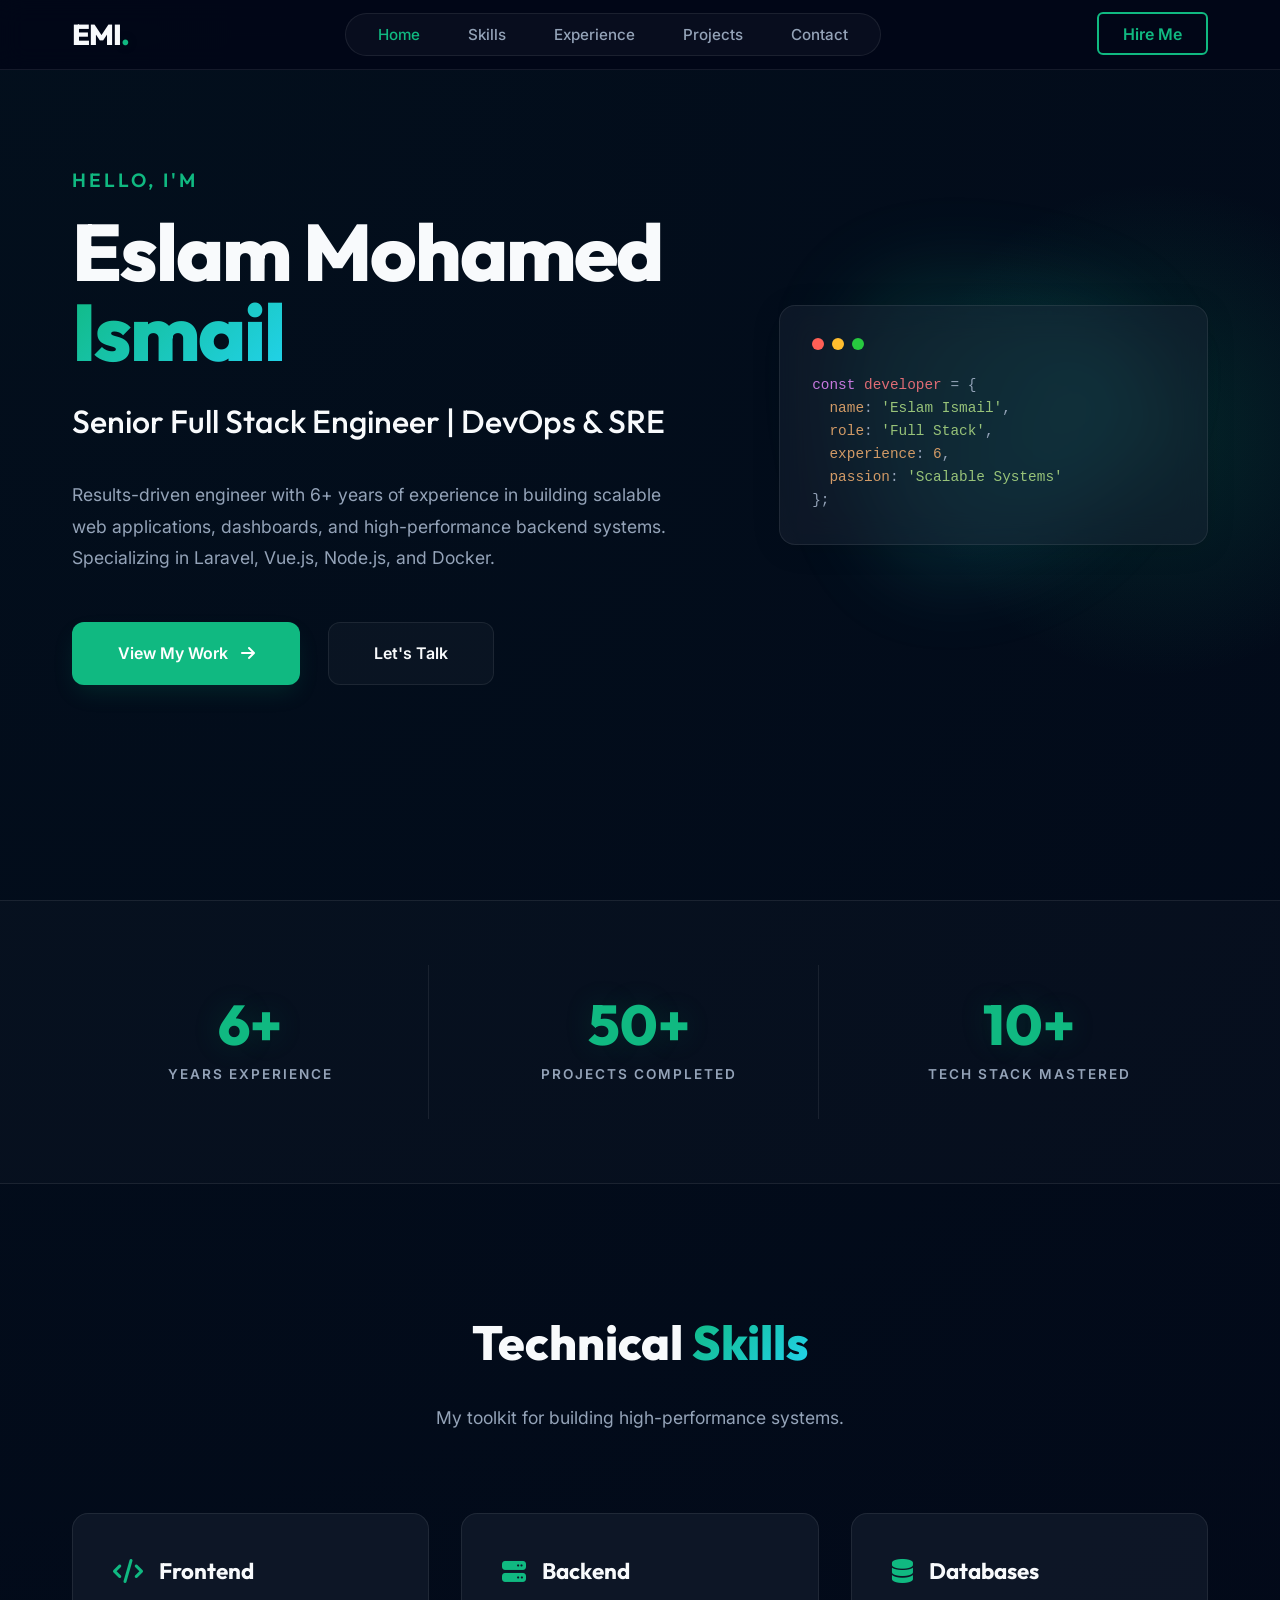
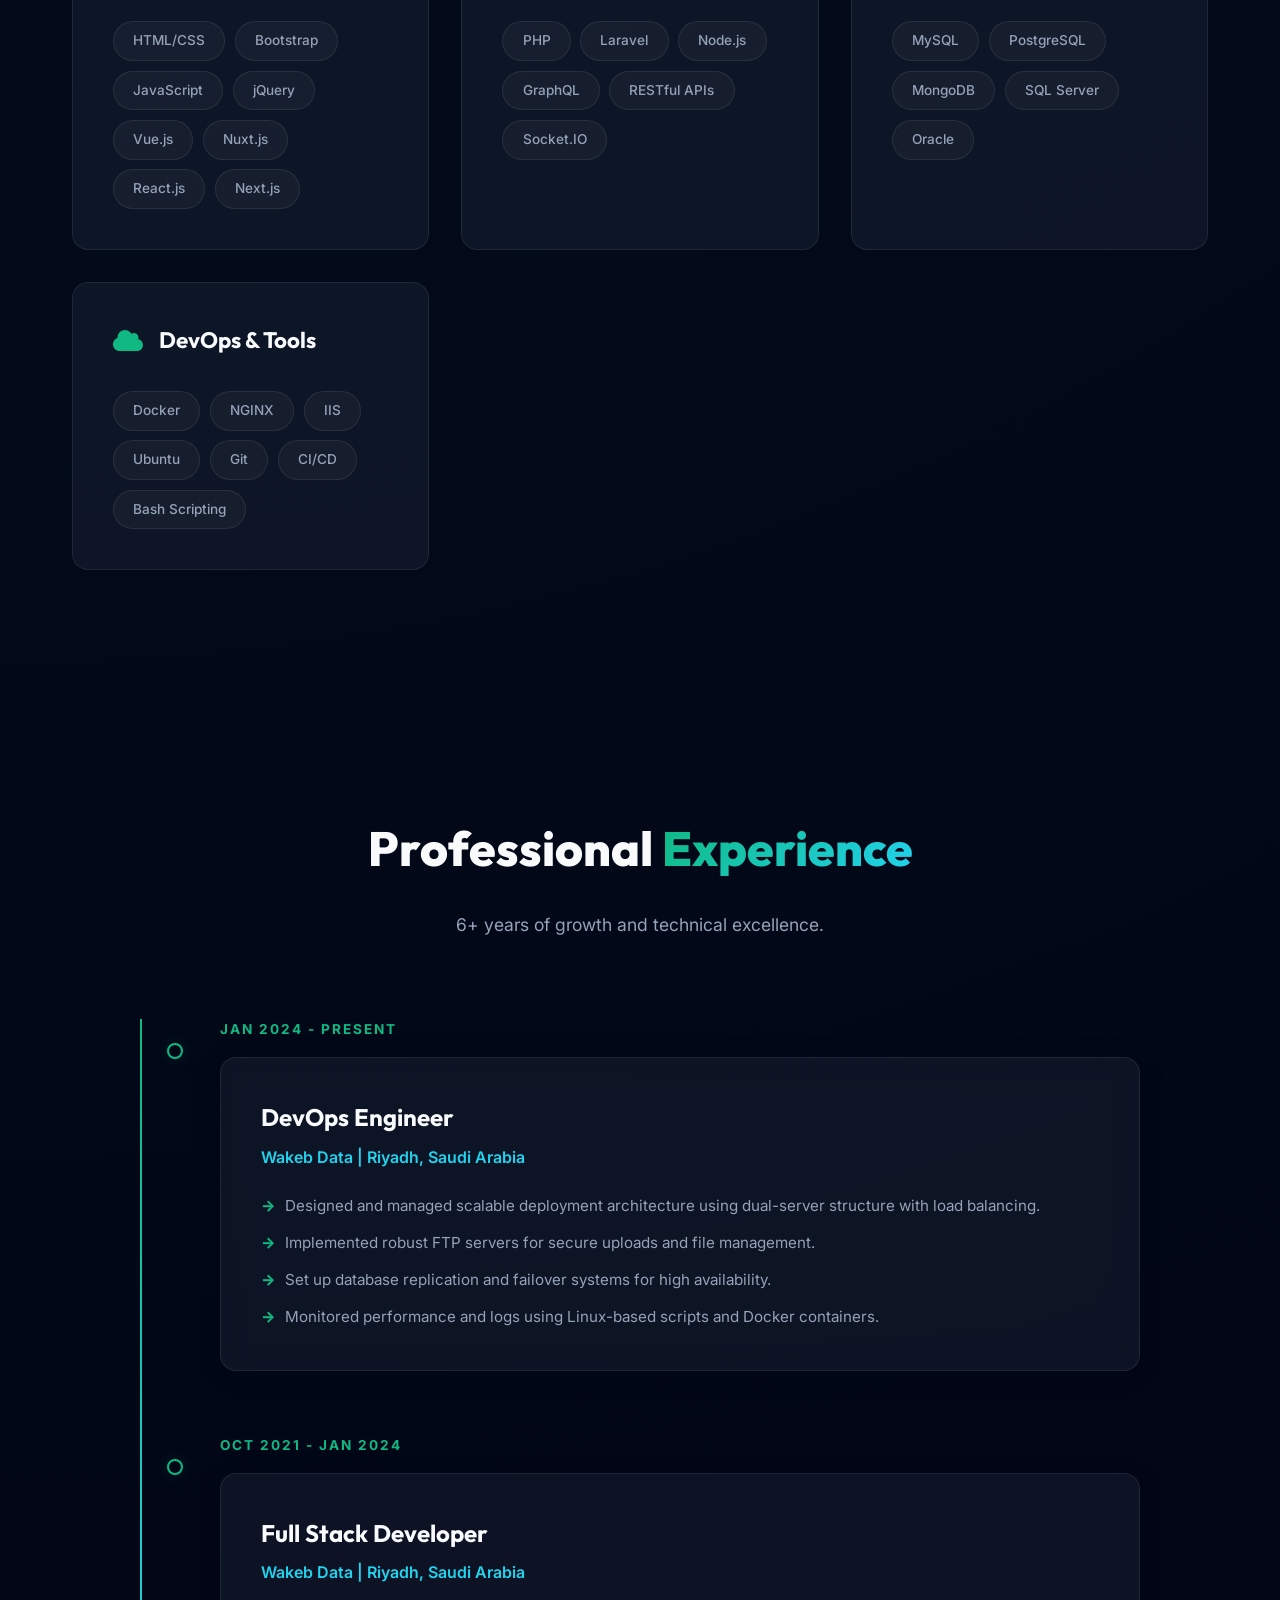
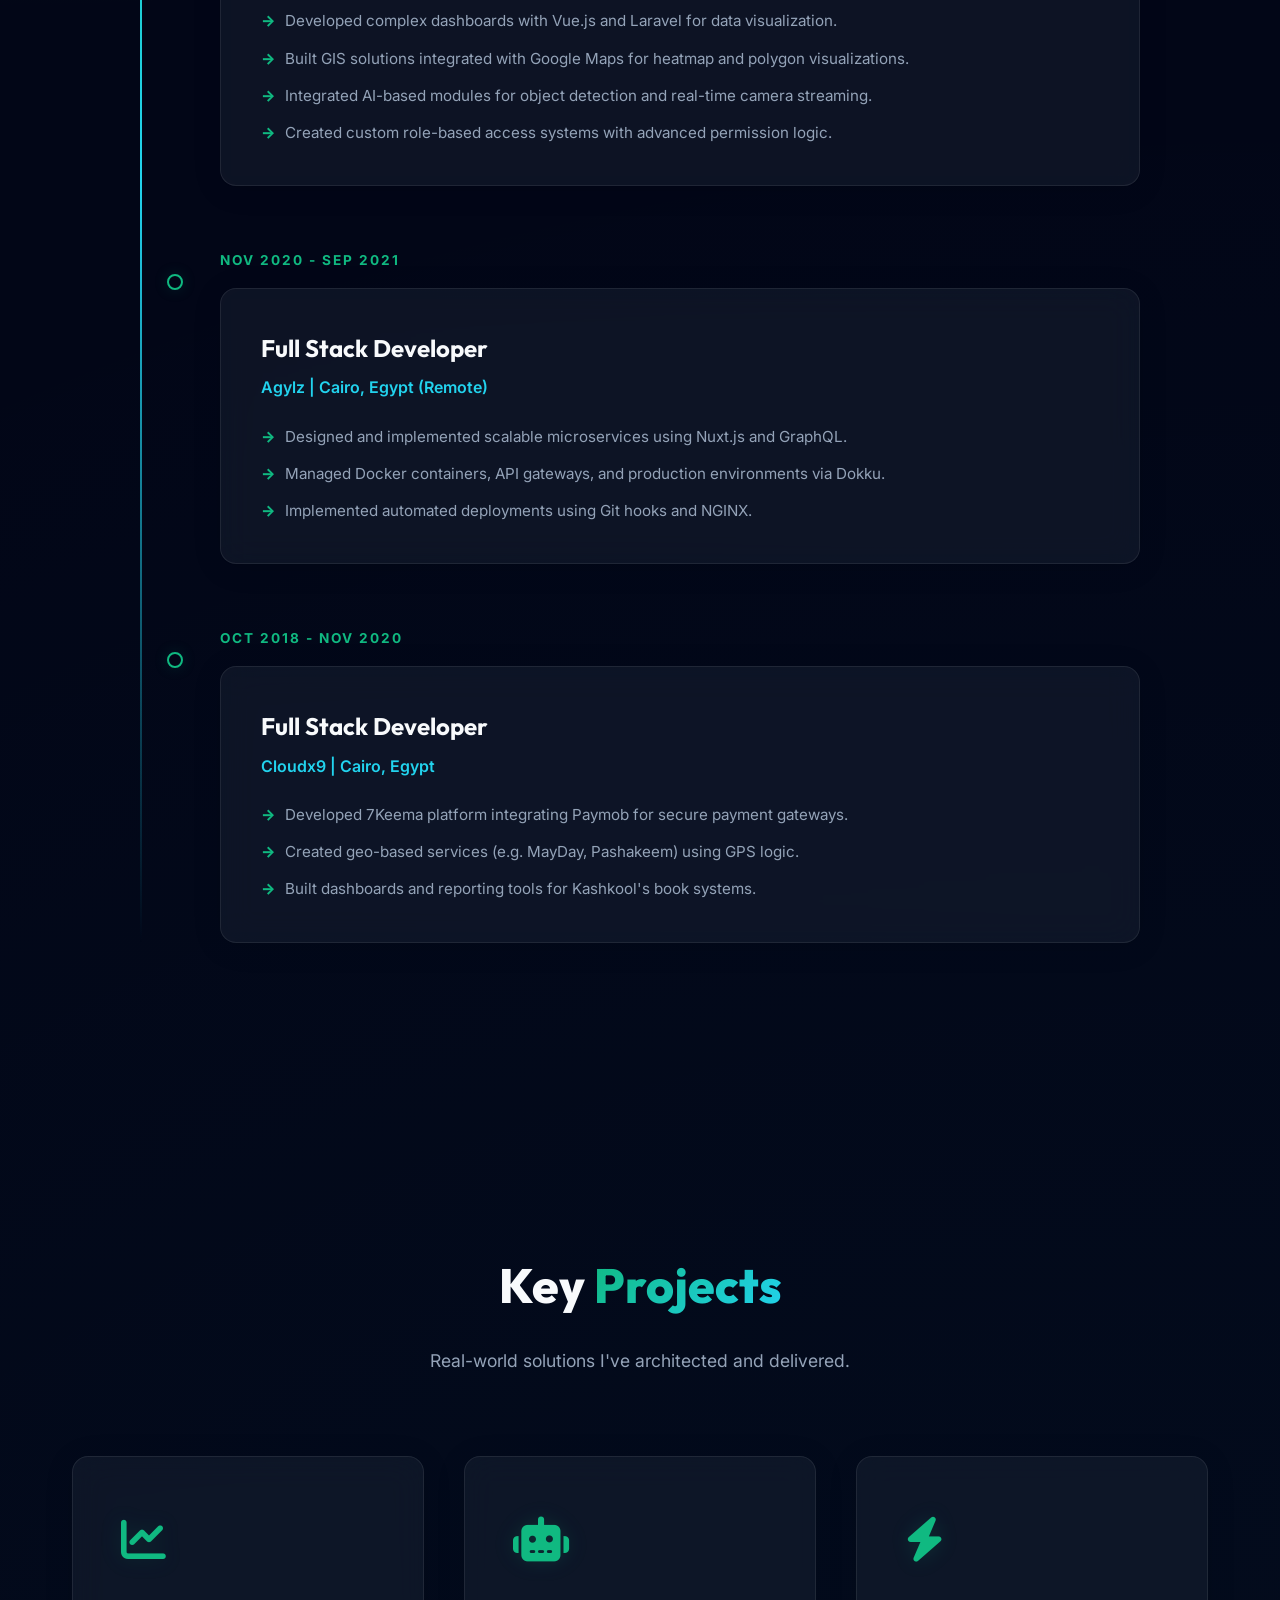
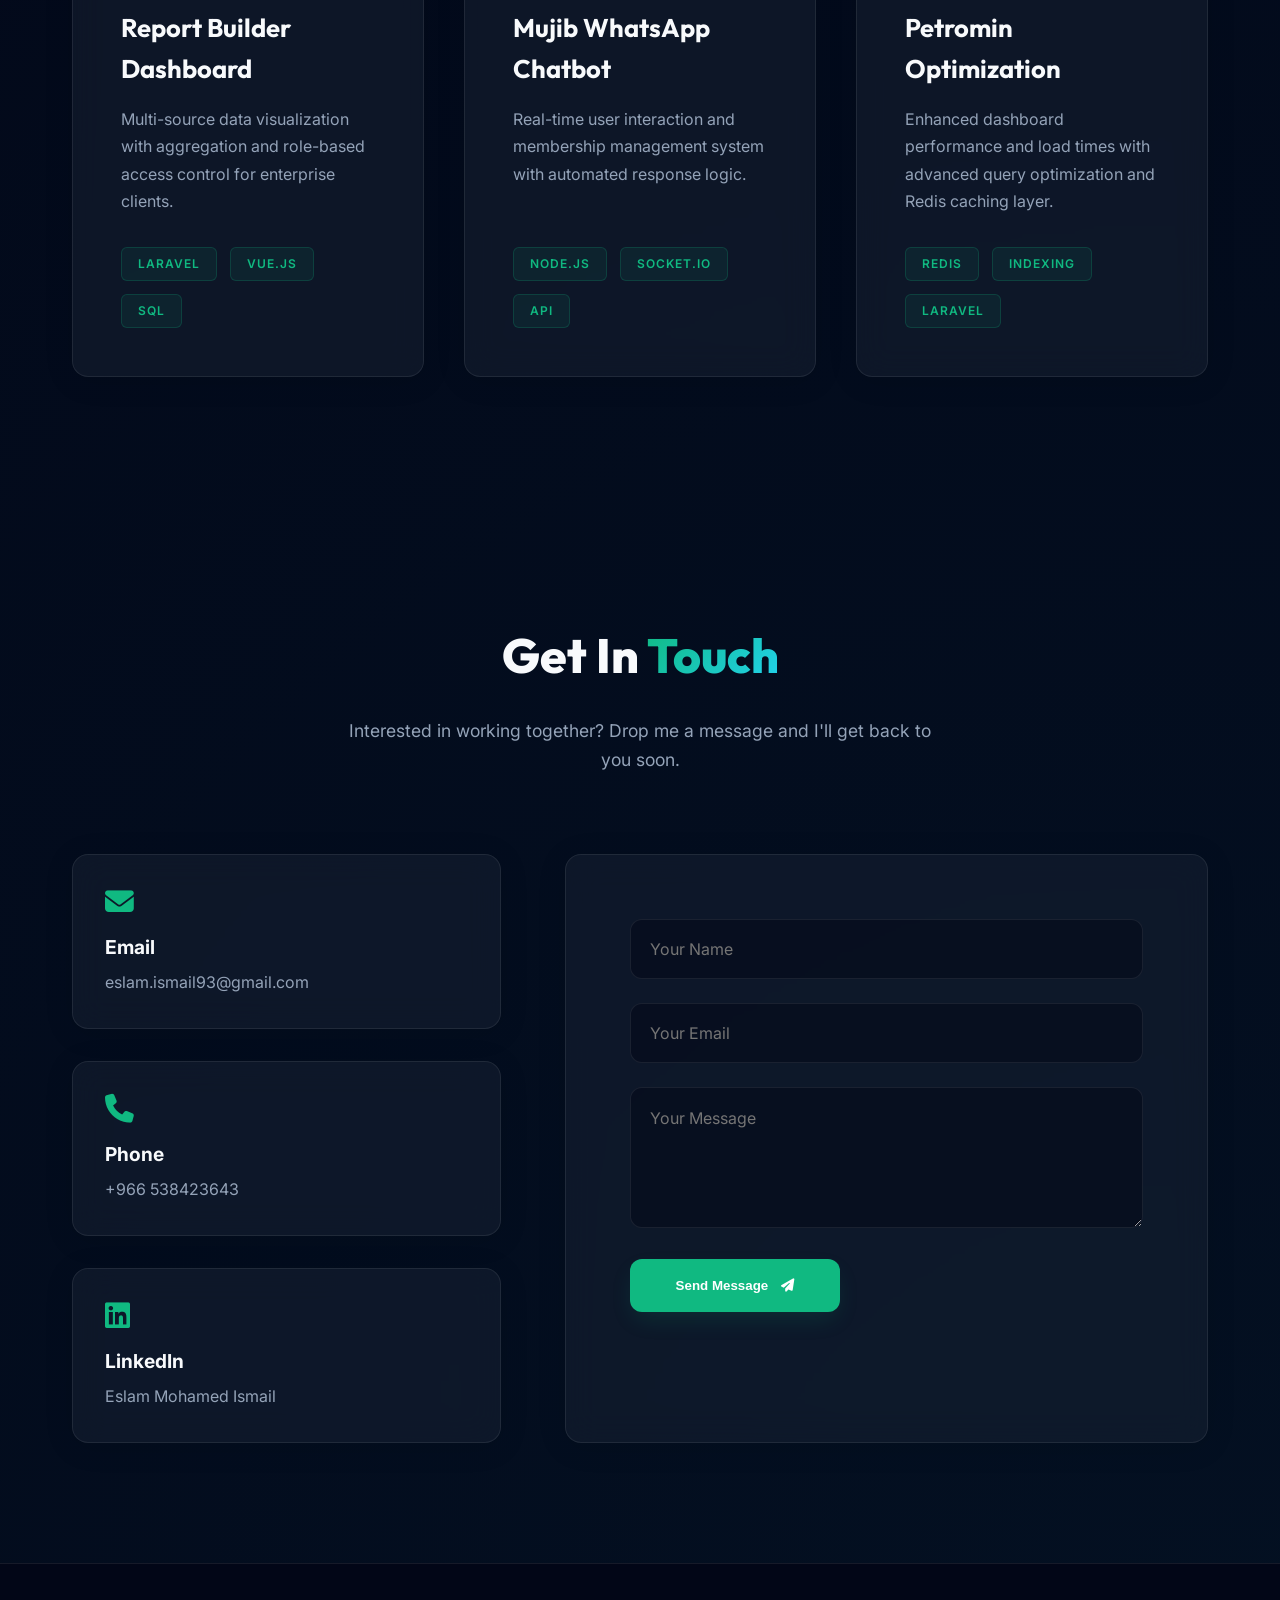
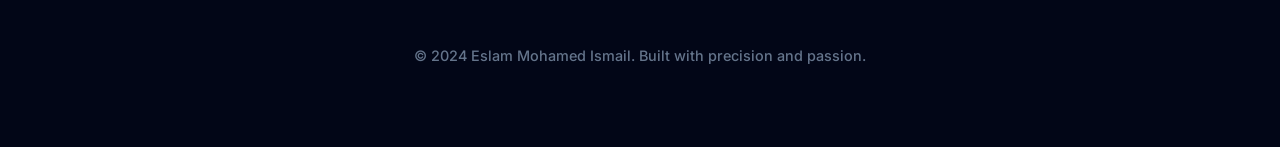
==== docs/index.html @ b81d311f "feat: add initial portfolio website main HTML page." ====
<!doctype html>
<html lang="en">
  <head>
    <meta charset="UTF-8" />
    <meta name="viewport" content="width=device-width, initial-scale=1.0" />
    <title>
      Eslam Mohamed Ismail Ahmed | Senior Full Stack & DevOps Engineer
    </title>
    <meta
      name="description"
      content="Portfolio of Eslam Mohamed Ismail, a Senior Full Stack & DevOps Engineer with 6+ years of experience in building scalable web applications and CI/CD pipelines."
    />
    <meta
      name="keywords"
      content="Senior Full Stack Engineer, DevOps Engineer, PHP, Laravel, Node.js, Vue.js, Docker, CI/CD, Riyadh, Saudi Arabia"
    />

    <!-- OpenGraph for Professional Sharing -->
    <meta
      property="og:title"
      content="Eslam Mohamed Ismail | Senior Full Stack & DevOps Engineer"
    />
    <meta
      property="og:description"
      content="6+ years experience in Laravel, Vue.js, Node.js, and Docker. Building scalable web systems."
    />
    <meta property="og:type" content="website" />
    <meta
      property="og:url"
      content="https://eslamismail.github.io/portfolio/"
    />

    <!-- Structured Data (JSON-LD) for ATS & Search Engines -->
    <script type="application/ld+json">
      {
        "@context": "https://schema.org",
        "@type": "Person",
        "name": "Eslam Mohamed Ismail",
        "jobTitle": "Senior Full Stack & DevOps Engineer",
        "url": "https://eslamismail.github.io/portfolio/",
        "sameAs": ["https://www.linkedin.com/in/eslam-ismail-93/"],
        "knowsAbout": [
          "PHP",
          "Laravel",
          "Node.js",
          "Vue.js",
          "Docker",
          "DevOps",
          "CI/CD",
          "NGINX",
          "PostgreSQL",
          "MongoDB"
        ],
        "description": "Senior Full Stack & DevOps Engineer with 6+ years of experience in building scalable web applications and CI/CD pipelines.",
        "worksFor": {
          "@type": "Organization",
          "name": "Wakeb Data"
        }
      }
    </script>

    <!-- Google Fonts -->
    <link rel="preconnect" href="https://fonts.googleapis.com" />
    <link rel="preconnect" href="https://fonts.gstatic.com" crossorigin />
    <link
      href="https://fonts.googleapis.com/css2?family=Inter:wght@300;400;500;600;700&family=Outfit:wght@400;600;800&display=swap"
      rel="stylesheet"
    />
    <link rel="stylesheet" href="style.css" />
    <!-- Font Awesome -->
    <link
      rel="stylesheet"
      href="https://cdnjs.cloudflare.com/ajax/libs/font-awesome/6.4.0/css/all.min.css"
    />
  </head>
  <body class="dark-theme">
    <div class="cursor-glow"></div>

    <nav class="glass-nav" role="navigation" aria-label="Main Navigation">
      <div class="nav-container">
        <a href="#" class="logo" aria-label="EMI Home">EMI<span>.</span></a>
        <ul class="nav-links">
          <li><a href="#hero">Home</a></li>
          <li><a href="#skills">Skills</a></li>
          <li><a href="#experience">Experience</a></li>
          <li><a href="#projects">Projects</a></li>
          <li><a href="#contact">Contact</a></li>
        </ul>
        <div class="nav-cta">
          <a
            href="mailto:eslam.ismail93@gmail.com"
            class="btn-outline"
            aria-label="Hire Eslam"
            >Hire Me</a
          >
        </div>
      </div>
    </nav>

    <main id="main-content" role="main">
      <!-- Hero Section -->
      <section id="hero" class="hero-section" aria-labelledby="hero-title">
        <div class="container grid-hero">
          <div class="hero-content">
            <h2 class="reveal">Hello, I'm</h2>
            <h1 id="hero-title" class="reveal">
              Eslam Mohamed <span class="accent">Ismail</span>
            </h1>
            <h3 class="reveal">Senior Full Stack Engineer | DevOps & SRE</h3>
            <p class="reveal">
              Results-driven engineer with 6+ years of experience in building
              scalable web applications, dashboards, and high-performance
              backend systems. Specializing in Laravel, Vue.js, Node.js, and
              Docker.
            </p>
            <div class="hero-btns reveal">
              <a
                href="#projects"
                class="btn-primary"
                aria-label="View Eslam's Projects"
                >View My Work <i class="fas fa-arrow-right"></i
              ></a>
              <a href="#contact" class="btn-secondary">Let's Talk</a>
            </div>
          </div>
          <div class="hero-visual reveal" aria-hidden="true">
            <div class="shape-blob"></div>
            <div class="hero-card glass">
              <div class="code-header">
                <span class="dot red"></span>
                <span class="dot yellow"></span>
                <span class="dot green"></span>
              </div>
              <div class="code-content">
                <pre><code><span class="keyword">const</span> <span class="variable">developer</span> = {
  <span class="property">name</span>: <span class="string">'Eslam Ismail'</span>,
  <span class="property">role</span>: <span class="string">'Full Stack'</span>,
  <span class="property">experience</span>: <span class="number">6</span>,
  <span class="property">passion</span>: <span class="string">'Scalable Systems'</span>
};</code></pre>
              </div>
            </div>
          </div>
        </div>
      </section>

      <!-- Stats Counter Section -->
      <section
        class="stats-section reveal"
        aria-label="Professional Statistics"
      >
        <div class="container grid-stats">
          <div class="stat-item reveal-child">
            <span class="stat-number">6+</span>
            <span class="stat-label">Years Experience</span>
          </div>
          <div class="stat-item reveal-child">
            <span class="stat-number">50+</span>
            <span class="stat-label">Projects Completed</span>
          </div>
          <div class="stat-item reveal-child">
            <span class="stat-number">10+</span>
            <span class="stat-label">Tech Stack Mastered</span>
          </div>
        </div>
      </section>

      <!-- Technical Skills Section -->
      <section
        id="skills"
        class="skills-section"
        aria-labelledby="skills-title"
      >
        <div class="container">
          <div class="section-header reveal">
            <h2 id="skills-title">
              Technical <span class="accent">Skills</span>
            </h2>
            <p>My toolkit for building high-performance systems.</p>
          </div>
          <div class="skills-grid reveal">
            <div class="skill-category reveal-child">
              <h3><i class="fas fa-code" aria-hidden="true"></i> Frontend</h3>
              <div class="skill-tags">
                <span>HTML/CSS</span><span>Bootstrap</span
                ><span>JavaScript</span><span>jQuery</span><span>Vue.js</span
                ><span>Nuxt.js</span><span>React.js</span><span>Next.js</span>
              </div>
            </div>
            <div class="skill-category reveal-child">
              <h3><i class="fas fa-server" aria-hidden="true"></i> Backend</h3>
              <div class="skill-tags">
                <span>PHP</span><span>Laravel</span><span>Node.js</span
                ><span>GraphQL</span><span>RESTful APIs</span
                ><span>Socket.IO</span>
              </div>
            </div>
            <div class="skill-category reveal-child">
              <h3>
                <i class="fas fa-database" aria-hidden="true"></i> Databases
              </h3>
              <div class="skill-tags">
                <span>MySQL</span><span>PostgreSQL</span><span>MongoDB</span
                ><span>SQL Server</span><span>Oracle</span>
              </div>
            </div>
            <div class="skill-category reveal-child">
              <h3>
                <i class="fas fa-cloud" aria-hidden="true"></i> DevOps & Tools
              </h3>
              <div class="skill-tags">
                <span>Docker</span><span>NGINX</span><span>IIS</span
                ><span>Ubuntu</span><span>Git</span><span>CI/CD</span
                ><span>Bash Scripting</span>
              </div>
            </div>
          </div>
        </div>
      </section>

      <!-- Experience Section -->
      <section
        id="experience"
        class="experience-section"
        aria-labelledby="experience-title"
      >
        <div class="container">
          <div class="section-header reveal">
            <h2 id="experience-title">
              Professional <span class="accent">Experience</span>
            </h2>
            <p>6+ years of growth and technical excellence.</p>
          </div>
          <div class="timeline">
            <div class="timeline-item reveal">
              <span class="timeline-date">Jan 2024 - Present</span>
              <div class="timeline-content glass">
                <h3>DevOps Engineer</h3>
                <h4>Wakeb Data | Riyadh, Saudi Arabia</h4>
                <ul>
                  <li>
                    Designed and managed scalable deployment architecture using
                    dual-server structure with load balancing.
                  </li>
                  <li>
                    Implemented robust FTP servers for secure uploads and file
                    management.
                  </li>
                  <li>
                    Set up database replication and failover systems for high
                    availability.
                  </li>
                  <li>
                    Monitored performance and logs using Linux-based scripts and
                    Docker containers.
                  </li>
                </ul>
              </div>
            </div>
            <div class="timeline-item reveal">
              <span class="timeline-date">Oct 2021 - Jan 2024</span>
              <div class="timeline-content glass">
                <h3>Full Stack Developer</h3>
                <h4>Wakeb Data | Riyadh, Saudi Arabia</h4>
                <ul>
                  <li>
                    Developed complex dashboards with Vue.js and Laravel for
                    data visualization.
                  </li>
                  <li>
                    Built GIS solutions integrated with Google Maps for heatmap
                    and polygon visualizations.
                  </li>
                  <li>
                    Integrated AI-based modules for object detection and
                    real-time camera streaming.
                  </li>
                  <li>
                    Created custom role-based access systems with advanced
                    permission logic.
                  </li>
                </ul>
              </div>
            </div>
            <div class="timeline-item reveal">
              <span class="timeline-date">Nov 2020 - Sep 2021</span>
              <div class="timeline-content glass">
                <h3>Full Stack Developer</h3>
                <h4>Agylz | Cairo, Egypt (Remote)</h4>
                <ul>
                  <li>
                    Designed and implemented scalable microservices using
                    Nuxt.js and GraphQL.
                  </li>
                  <li>
                    Managed Docker containers, API gateways, and production
                    environments via Dokku.
                  </li>
                  <li>
                    Implemented automated deployments using Git hooks and NGINX.
                  </li>
                </ul>
              </div>
            </div>
            <div class="timeline-item reveal">
              <span class="timeline-date">Oct 2018 - Nov 2020</span>
              <div class="timeline-content glass">
                <h3>Full Stack Developer</h3>
                <h4>Cloudx9 | Cairo, Egypt</h4>
                <ul>
                  <li>
                    Developed 7Keema platform integrating Paymob for secure
                    payment gateways.
                  </li>
                  <li>
                    Created geo-based services (e.g. MayDay, Pashakeem) using
                    GPS logic.
                  </li>
                  <li>
                    Built dashboards and reporting tools for Kashkool's book
                    systems.
                  </li>
                </ul>
              </div>
            </div>
          </div>
        </div>
      </section>

      <!-- Projects Section -->
      <section
        id="projects"
        class="projects-section"
        aria-labelledby="projects-title"
      >
        <div class="container">
          <div class="section-header reveal">
            <h2 id="projects-title">
              Key <span class="accent">Projects</span>
            </h2>
            <p>Real-world solutions I've architected and delivered.</p>
          </div>
          <div class="projects-grid">
            <div class="project-card reveal glass">
              <div class="project-icon">
                <i class="fas fa-chart-line" aria-hidden="true"></i>
              </div>
              <h3>Report Builder Dashboard</h3>
              <p>
                Multi-source data visualization with aggregation and role-based
                access control for enterprise clients.
              </p>
              <div class="project-tags">
                <span>Laravel</span><span>Vue.js</span><span>SQL</span>
              </div>
            </div>
            <div class="project-card reveal glass">
              <div class="project-icon">
                <i class="fas fa-robot" aria-hidden="true"></i>
              </div>
              <h3>Mujib WhatsApp Chatbot</h3>
              <p>
                Real-time user interaction and membership management system with
                automated response logic.
              </p>
              <div class="project-tags">
                <span>Node.js</span><span>Socket.IO</span><span>API</span>
              </div>
            </div>
            <div class="project-card reveal glass">
              <div class="project-icon">
                <i class="fas fa-bolt" aria-hidden="true"></i>
              </div>
              <h3>Petromin Optimization</h3>
              <p>
                Enhanced dashboard performance and load times with advanced
                query optimization and Redis caching layer.
              </p>
              <div class="project-tags">
                <span>Redis</span><span>Indexing</span><span>Laravel</span>
              </div>
            </div>
          </div>
        </div>
      </section>

      <!-- Contact Section -->
      <section
        id="contact"
        class="contact-section"
        aria-labelledby="contact-title"
      >
        <div class="container">
          <div class="section-header reveal">
            <h2 id="contact-title">Get In <span class="accent">Touch</span></h2>
            <p>
              Interested in working together? Drop me a message and I'll get
              back to you soon.
            </p>
          </div>
          <div class="contact-grid">
            <div class="contact-info reveal">
              <div class="contact-card glass">
                <i class="fas fa-envelope" aria-hidden="true"></i>
                <h4>Email</h4>
                <p>eslam.ismail93@gmail.com</p>
              </div>
              <div class="contact-card glass">
                <i class="fas fa-phone" aria-hidden="true"></i>
                <h4>Phone</h4>
                <p>+966 538423643</p>
              </div>
              <div class="contact-card glass">
                <i class="fab fa-linkedin" aria-hidden="true"></i>
                <h4>LinkedIn</h4>
                <p>Eslam Mohamed Ismail</p>
              </div>
            </div>
            <form
              class="contact-form reveal glass"
              onsubmit="
                event.preventDefault();
                alert('Message sent! (Mockup only)');
              "
              aria-label="Contact Form"
            >
              <div class="form-group">
                <input
                  type="text"
                  placeholder="Your Name"
                  aria-label="Your Name"
                  required
                />
              </div>
              <div class="form-group">
                <input
                  type="email"
                  placeholder="Your Email"
                  aria-label="Your Email"
                  required
                />
              </div>
              <div class="form-group">
                <textarea
                  placeholder="Your Message"
                  aria-label="Your Message"
                  rows="5"
                  required
                ></textarea>
              </div>
              <button
                type="submit"
                class="btn-primary"
                aria-label="Send Message"
              >
                Send Message
                <i class="fas fa-paper-plane" aria-hidden="true"></i>
              </button>
            </form>
          </div>
        </div>
      </section>
    </main>

    <footer class="footer">
      <div class="container">
        <p>
          &copy; 2024 Eslam Mohamed Ismail. Built with precision and passion.
        </p>
      </div>
    </footer>

    <script src="script.js"></script>
  </body>
</html>
---- docs/style.css ----
:root {
  /* Colors - Modern Deep Palette */
  --primary: #10b981; /* Emerald-500 */
  --primary-light: #34d399;
  --primary-glow: rgba(16, 185, 129, 0.15);
  --accent: #22d3ee; /* Cyan-400 */
  --accent-glow: rgba(34, 211, 238, 0.15);
  
  --bg-darker: #020617; /* Slate-950 */
  --bg-dark: #0f172a; /* Slate-900 */
  --bg-card: rgba(30, 41, 59, 0.4); /* More transparent for better glass effect */
  
  --text-main: #f8fafc; /* Slate-50 */
  --text-muted: #94a3b8; /* Slate-400 */
  --text-dim: #64748b; /* Slate-500 */
  
  --border-color: rgba(255, 255, 255, 0.08);
  --border-glow: rgba(16, 185, 129, 0.2);

  /* Layout & Spacing */
  --container-width: 1200px;
  --nav-height: 70px;
  --section-padding: 120px;
  --transition-base: all 0.4s cubic-bezier(0.4, 0, 0.2, 1);
  --radius-lg: 16px;
  --radius-md: 12px;
}

* {
  margin: 0;
  padding: 0;
  box-sizing: border-box;
}

html {
  scroll-behavior: smooth;
}

body {
  font-family:
    "Inter",
    -apple-system,
    sans-serif;
  background-color: var(--bg-darker);
  background-image: 
    radial-gradient(circle at 0% 0%, rgba(16, 185, 129, 0.05) 0%, transparent 50%),
    radial-gradient(circle at 100% 100%, rgba(34, 211, 238, 0.05) 0%, transparent 50%);
  color: var(--text-main);
  line-height: 1.6;
  overflow-x: hidden;
  -webkit-font-smoothing: antialiased;
}

::selection {
    background: var(--primary);
    color: white;
}

/* Custom Scrollbar */
::-webkit-scrollbar {
    width: 8px;
}

::-webkit-scrollbar-track {
    background: var(--bg-darker);
}

::-webkit-scrollbar-thumb {
    background: var(--border-color);
    border-radius: 10px;
}

::-webkit-scrollbar-thumb:hover {
    background: var(--text-dim);
}

h1,
h2,
h3,
.logo {
  font-family: "Outfit", sans-serif;
}

.container {
  max-width: var(--container-width);
  margin: 0 auto;
  padding: 0 2rem;
}

/* Glassmorphism utility */
.glass {
  background: var(--bg-card);
  backdrop-filter: blur(16px);
  -webkit-backdrop-filter: blur(16px);
  border: 1px solid var(--border-color);
  box-shadow: 0 4px 30px rgba(0, 0, 0, 0.1);
  transition: var(--transition-base);
}

.glass:hover {
    border-color: var(--border-glow);
    background: rgba(30, 41, 59, 0.5);
}

/* Navigation */
.glass-nav {
  position: fixed;
  top: 0;
  width: 100%;
  height: var(--nav-height);
  display: flex;
  align-items: center;
  background: rgba(2, 6, 23, 0.8);
  backdrop-filter: blur(12px);
  -webkit-backdrop-filter: blur(12px);
  border-bottom: 1px solid var(--border-color);
  z-index: 1000;
  transition: var(--transition-base);
}

.nav-container {
  max-width: var(--container-width);
  margin: 0 auto;
  width: 100%;
  padding: 0 2rem;
  display: flex;
  justify-content: space-between;
  align-items: center;
}

.logo {
  font-size: 1.8rem;
  font-weight: 800;
  text-decoration: none;
  color: var(--text-main);
  letter-spacing: -1px;
}

.logo span {
  color: var(--primary);
  text-shadow: 0 0 20px var(--primary-glow);
}

.nav-links {
  display: flex;
  list-style: none;
  gap: 3rem;
  background: rgba(255, 255, 255, 0.03);
  padding: 0.5rem 2rem;
  border-radius: 30px;
  border: 1px solid var(--border-color);
}

.nav-links a {
  text-decoration: none;
  color: var(--text-muted);
  font-weight: 500;
  font-size: 0.95rem;
  transition: var(--transition-base);
}

.nav-links a:hover,
.nav-links a.active {
  color: var(--primary);
}

/* Hero Section */
.hero-section {
  position: relative;
  min-height: 100vh;
  display: flex;
  align-items: center;
  padding-top: var(--nav-height);
  overflow: hidden;
}

.hero-section::before {
    content: '';
    position: absolute;
    top: 20%;
    right: -10%;
    width: 500px;
    height: 500px;
    background: radial-gradient(circle, var(--primary-glow) 0%, transparent 70%);
    z-index: -1;
}

.grid-hero {
  display: grid;
  grid-template-columns: 1.2fr 0.8fr;
  gap: 4rem;
  align-items: center;
}

.hero-visual {
    position: relative;
    display: flex;
    justify-content: center;
    align-items: center;
}

.hero-card {
    width: 100%;
    max-width: 450px;
    padding: 2rem;
    border-radius: var(--radius-lg);
    font-family: 'Fira Code', monospace;
    font-size: 0.9rem;
    position: relative;
    z-index: 2;
    animation: float 6s ease-in-out infinite;
}

.code-header {
    display: flex;
    gap: 0.5rem;
    margin-bottom: 1.5rem;
}

.dot {
    width: 12px;
    height: 12px;
    border-radius: 50%;
}

.dot.red { background: #ff5f56; }
.dot.yellow { background: #ffbd2e; }
.dot.green { background: #27c93f; }

.code-content pre {
    margin: 0;
    color: var(--text-muted);
}

.keyword { color: #c678dd; }
.variable { color: #e06c75; }
.property { color: #d19a66; }
.string { color: #98c379; }
.number { color: #d19a66; }

.shape-blob {
    position: absolute;
    width: 300px;
    height: 300px;
    background: linear-gradient(135deg, var(--primary-glow) 0%, var(--accent-glow) 100%);
    filter: blur(40px);
    border-radius: 30% 70% 70% 30% / 30% 30% 70% 70%;
    z-index: 1;
    animation: morph 10s linear infinite alternate;
}

@keyframes float {
    0%, 100% { transform: translateY(0); }
    50% { transform: translateY(-20px); }
}

@keyframes morph {
    0% { border-radius: 30% 70% 70% 30% / 30% 30% 70% 70%; }
    100% { border-radius: 70% 30% 30% 70% / 70% 70% 30% 30%; }
}

.hero-content {
  max-width: 800px;
}

.hero-content h2 {
  font-size: 1.2rem;
  color: var(--primary);
  margin-bottom: 1rem;
  font-weight: 600;
  text-transform: uppercase;
  letter-spacing: 3px;
}

.hero-content h1 {
  font-size: clamp(3rem, 8vw, 5rem);
  line-height: 1;
  margin-bottom: 1.5rem;
  font-weight: 800;
  letter-spacing: -2px;
}

.hero-content h3 {
  font-size: clamp(1.2rem, 3vw, 2rem);
  color: var(--text-main);
  margin-bottom: 2rem;
  font-weight: 500;
}

.hero-content p {
  font-size: 1.1rem;
  color: var(--text-muted);
  margin-bottom: 3rem;
  max-width: 600px;
  line-height: 1.8;
}

.accent {
    color: var(--primary);
    background: linear-gradient(135deg, var(--primary) 0%, var(--accent) 100%);
    background-clip: text;
    -webkit-background-clip: text;
    -webkit-text-fill-color: transparent;
    font-weight: 800;
}

/* Buttons */
.btn-primary {
  display: inline-flex;
  align-items: center;
  gap: 0.8rem;
  padding: 1.1rem 2.8rem;
  background: var(--primary);
  color: white;
  text-decoration: none;
  border-radius: var(--radius-md);
  font-weight: 600;
  transition: var(--transition-base);
  box-shadow: 0 10px 25px -5px var(--primary-glow);
  border: 1px solid transparent;
}

.btn-primary:hover {
  transform: translateY(-3px) scale(1.02);
  background: var(--primary-light);
  box-shadow: 0 20px 30px -10px var(--primary-glow);
}

.btn-secondary {
  display: inline-flex;
  align-items: center;
  padding: 1.1rem 2.8rem;
  color: var(--text-main);
  text-decoration: none;
  margin-left: 1.5rem;
  font-weight: 600;
  background: rgba(255, 255, 255, 0.03);
  border: 1px solid var(--border-color);
  border-radius: var(--radius-md);
  transition: var(--transition-base);
}

.btn-secondary:hover {
  background: rgba(255, 255, 255, 0.08);
  border-color: var(--text-dim);
  transform: translateY(-3px);
}

.btn-outline {
  padding: 0.6rem 1.5rem;
  border: 2px solid var(--primary);
  color: var(--primary);
  text-decoration: none;
  border-radius: 6px;
  font-weight: 600;
  transition: var(--transition-base);
}

.btn-outline:hover {
  background: var(--primary);
  color: white;
}

/* Stats */
.stats-section {
  padding: 4rem 0;
  background: rgba(255, 255, 255, 0.02);
  border-top: 1px solid var(--border-color);
  border-bottom: 1px solid var(--border-color);
}

.grid-stats {
  display: grid;
  grid-template-columns: repeat(3, 1fr);
  gap: 2rem;
  text-align: center;
}

.stat-item {
    padding: 2rem;
    border-right: 1px solid var(--border-color);
}

.stat-item:last-child {
    border-right: none;
}

.stat-number {
  display: block;
  font-size: 3.5rem;
  font-weight: 800;
  color: var(--primary);
  font-family: "Outfit";
  line-height: 1;
  margin-bottom: 0.5rem;
  text-shadow: 0 0 30px var(--primary-glow);
}

.stat-label {
  font-size: 0.85rem;
  color: var(--text-muted);
  text-transform: uppercase;
  letter-spacing: 2px;
  font-weight: 600;
}

/* Skills Grid */
.skills-grid {
    display: grid;
    grid-template-columns: repeat(auto-fit, minmax(280px, 1fr));
    gap: 2rem;
}

.skill-category {
    padding: 2.5rem;
    background: var(--bg-card);
    border: 1px solid var(--border-color);
    border-radius: var(--radius-lg);
    transition: var(--transition-base);
    position: relative;
    overflow: hidden;
}

.skill-category::before {
    content: '';
    position: absolute;
    top: 0;
    left: 0;
    width: 100%;
    height: 4px;
    background: linear-gradient(90deg, var(--primary), var(--accent));
    opacity: 0;
    transition: var(--transition-base);
}

.skill-category:hover {
    transform: translateY(-10px);
    border-color: var(--border-glow);
    box-shadow: 0 20px 40px rgba(0, 0, 0, 0.2);
}

.skill-category:hover::before {
    opacity: 1;
}

.skill-category h3 {
    margin-bottom: 2rem;
    display: flex;
    align-items: center;
    gap: 1rem;
    font-size: 1.4rem;
    color: var(--text-main);
}

.skill-category i {
    color: var(--primary);
    font-size: 1.5rem;
}

.skill-tags {
    display: flex;
    flex-wrap: wrap;
    gap: 0.6rem;
}

.skill-tags span {
    padding: 0.5rem 1.2rem;
    background: rgba(255, 255, 255, 0.04);
    border: 1px solid var(--border-color);
    border-radius: 30px;
    font-size: 0.85rem;
    color: var(--text-muted);
    font-weight: 500;
    transition: var(--transition-base);
}

.skill-tags span:hover {
    background: var(--primary-glow);
    color: var(--primary);
    border-color: var(--primary);
    transform: translateY(-2px);
}

/* Section Common */
section {
    padding: var(--section-padding) 0;
}

.section-header {
    text-align: center;
    margin-bottom: 5rem;
}

.section-header h2 {
    font-size: clamp(2rem, 5vw, 3rem);
    margin-bottom: 1.5rem;
    font-weight: 800;
}

.section-header p {
    color: var(--text-muted);
    font-size: 1.1rem;
    max-width: 600px;
    margin: 0 auto;
}

/* Experience Timeline */
.timeline {
    position: relative;
    max-width: 1000px;
    margin: 0 auto;
    padding-left: 2rem;
}

.timeline::before {
    content: '';
    position: absolute;
    left: 0;
    top: 0;
    width: 2px;
    height: 100%;
    background: linear-gradient(to bottom, var(--primary), var(--accent), transparent);
}

.timeline-item {
    position: relative;
    padding-left: 3rem;
    margin-bottom: 4rem;
}

.timeline-item::after {
    content: '';
    position: absolute;
    left: -5px;
    top: 1.5rem;
    width: 12px;
    height: 12px;
    background: var(--bg-darker);
    border: 2px solid var(--primary);
    border-radius: 50%;
    z-index: 2;
    box-shadow: 0 0 15px var(--primary-glow);
}

.timeline-date {
    font-size: 0.85rem;
    font-weight: 700;
    color: var(--primary);
    text-transform: uppercase;
    letter-spacing: 2px;
    margin-bottom: 1rem;
    display: block;
}

.timeline-content {
    background: var(--bg-card);
    padding: 2.5rem;
    border-radius: var(--radius-lg);
    border: 1px solid var(--border-color);
    transition: var(--transition-base);
}

.timeline-content:hover {
    border-color: var(--border-glow);
    transform: translateX(10px);
}

.timeline-content h3 {
    font-size: 1.5rem;
    margin-bottom: 0.5rem;
    color: var(--text-main);
}

.timeline-content h4 {
    color: var(--accent);
    margin-bottom: 1.5rem;
    font-weight: 600;
    font-size: 1rem;
}

.timeline-content ul {
    list-style: none;
    display: flex;
    flex-direction: column;
    gap: 0.8rem;
}

.timeline-content li {
    position: relative;
    padding-left: 1.5rem;
    color: var(--text-muted);
    font-size: 0.95rem;
    line-height: 1.6;
}

.timeline-content li::before {
    content: '→';
    position: absolute;
    left: 0;
    color: var(--primary);
    font-weight: 800;
}
/* Projects Section */
.projects-grid {
    display: grid;
    grid-template-columns: repeat(auto-fit, minmax(320px, 1fr));
    gap: 2.5rem;
}

.project-card {
    padding: 3rem;
    border-radius: var(--radius-lg);
    display: flex;
    flex-direction: column;
    align-items: flex-start;
    text-align: left;
    height: 100%;
}

.project-card:hover {
    transform: translateY(-15px);
    border-color: var(--border-glow);
    box-shadow: 0 30px 60px rgba(0, 0, 0, 0.3);
}

.project-icon {
    font-size: 2.8rem;
    color: var(--primary);
    margin-bottom: 2rem;
    filter: drop-shadow(0 0 10px var(--primary-glow));
}

.project-card h3 {
    font-size: 1.6rem;
    margin-bottom: 1rem;
    color: var(--text-main);
}

.project-card p {
    color: var(--text-muted);
    font-size: 1rem;
    margin-bottom: 2rem;
    line-height: 1.7;
    flex-grow: 1;
}

.project-tags {
    display: flex;
    gap: 0.8rem;
    flex-wrap: wrap;
}

.project-tags span {
    font-size: 0.75rem;
    font-weight: 600;
    padding: 0.4rem 1rem;
    background: rgba(16, 185, 129, 0.08);
    color: var(--primary);
    border: 1px solid rgba(16, 185, 129, 0.2);
    border-radius: 6px;
    letter-spacing: 1px;
    text-transform: uppercase;
}

/* Contact Section */
.contact-grid {
    display: grid;
    grid-template-columns: 0.8fr 1.2fr;
    gap: 4rem;
}

.contact-info {
    display: flex;
    flex-direction: column;
    gap: 2rem;
}

.contact-card {
    padding: 2rem;
    border-radius: var(--radius-lg);
    transition: var(--transition-base);
}

.contact-card:hover {
    border-color: var(--border-glow);
    background: rgba(255, 255, 255, 0.05);
}

.contact-card i {
    font-size: 1.8rem;
    color: var(--primary);
    margin-bottom: 1rem;
}

.contact-card h4 {
    font-size: 1.2rem;
    margin-bottom: 0.5rem;
    color: var(--text-main);
}

.contact-card p {
    color: var(--text-muted);
    font-size: 1rem;
}

.contact-form {
    padding: 4rem;
    border-radius: var(--radius-lg);
}

.form-group {
    margin-bottom: 1.5rem;
}

.form-group input, 
.form-group textarea {
    width: 100%;
    padding: 1.2rem;
    background: rgba(2, 6, 23, 0.5);
    border: 1px solid var(--border-color);
    border-radius: var(--radius-md);
    color: var(--text-main);
    font-family: inherit;
    font-size: 1rem;
    transition: var(--transition-base);
}

.form-group input:focus, 
.form-group textarea:focus {
    border-color: var(--primary);
    outline: none;
    background: rgba(2, 6, 23, 0.8);
    box-shadow: 0 0 20px rgba(16, 185, 129, 0.1);
}

/* Mobile Responsive Fixes */
@media (max-width: 992px) {
    .timeline::before {
        left: 20px;
    }
    .timeline-date {
        width: 100%;
        text-align: left;
        padding-left: 50px;
        margin-bottom: 1rem;
    }
    .timeline-item {
        flex-direction: column;
    }
    .timeline-item::after {
        left: 16px;
    }
    .timeline-content {
        margin-left: 40px;
    }
    .projects-grid {
        grid-template-columns: repeat(2, 1fr);
    }
    .contact-grid {
        grid-template-columns: 1fr;
    }
}

@media (max-width: 600px) {
    .skills-grid, .projects-grid {
        grid-template-columns: 1fr;
    }
    .hero-content h1 {
        font-size: 2.5rem;
    }
}
@media (max-width: 768px) {
  .grid-stats {
    grid-template-columns: 1fr;
    gap: 2rem;
  }
  .hero-content h1 {
    font-size: 3rem;
  }
  .nav-links {
    display: none;
  }
  .hero-btns {
    display: flex;
    flex-direction: column;
    gap: 1rem;
  }
  .btn-secondary {
    margin-left: 0;
    text-align: center;
  }
}

/* Cursor Glow */
.cursor-glow {
  position: fixed;
  width: 600px;
  height: 600px;
  background: radial-gradient(circle, var(--primary-glow) 0%, transparent 70%);
  border-radius: 50%;
  pointer-events: none;
  transform: translate(-50%, -50%);
  z-index: -1;
  opacity: 0;
  transition: opacity 0.5s ease;
}

/* Reveal Animations */
.reveal {
  opacity: 0;
  transform: translateY(40px);
  transition: opacity 1s cubic-bezier(0.2, 0, 0.2, 1), transform 1s cubic-bezier(0.2, 0, 0.2, 1);
}

.reveal.active {
  opacity: 1;
  transform: translateY(0);
}

.reveal-child {
    opacity: 0;
    transform: translateY(20px);
    transition: all 0.6s cubic-bezier(0.2, 0, 0.2, 1);
}

.reveal-child.active {
    opacity: 1;
    transform: translateY(0);
}

.contact-card div {
    display: flex;
    flex-direction: column;
}

.footer {
    padding: 5rem 0;
    text-align: center;
    border-top: 1px solid var(--border-color);
    background: var(--bg-darker);
    position: relative;
}

.footer p {
    color: var(--text-dim);
    font-size: 0.9rem;
    font-weight: 500;
}

/* Mobile Responsive Fixes */
@media (max-width: 992px) {
    .grid-hero {
        grid-template-columns: 1fr;
        text-align: center;
        gap: 3rem;
    }
    
    .hero-content p {
        margin: 0 auto 3rem;
    }
    
    .hero-btns {
        justify-content: center;
    }
    
    .timeline::before {
        left: 20px;
    }
    .timeline-item {
        padding-left: 50px;
    }
    .timeline-item::after {
        left: 15px;
    }
    
    .contact-grid {
        grid-template-columns: 1fr;
    }
}

@media (max-width: 768px) {
    :root {
        --section-padding: 80px;
    }
    
    .nav-links {
        display: none;
    }
    
    .btn-secondary {
        margin-left: 0;
        margin-top: 1rem;
    }
}

/* Print Styles for ATS & PDF Export */
@media print {
    * {
        background: transparent !important;
        color: #000 !important;
        box-shadow: none !important;
        text-shadow: none !important;
        transition: none !important;
        animation: none !important;
    }

    body {
        background: #fff !important;
        font-size: 11pt;
        line-height: 1.5;
        margin: 0;
        padding: 0;
    }

    .glass-nav, .cursor-glow, .hero-visual, .nav-cta, .hero-btns, .shape-blob, .project-icon, .contact-form, .footer {
        display: none !important;
    }

    .container {
        width: 100% !important;
        max-width: none !important;
        margin: 0 !important;
        padding: 0 1cm !important;
    }

    section {
        padding: 20px 0 !important;
        page-break-inside: avoid;
    }

    .grid-hero, .grid-stats, .skills-grid, .projects-grid, .contact-grid {
        display: block !important;
    }

    .accent {
        background: none !important;
        -webkit-text-fill-color: initial !important;
        color: #000 !important;
        font-weight: bold !important;
    }

    .timeline::before {
        display: none !important;
    }

    .timeline-item {
        padding-left: 0 !important;
        margin-bottom: 20px !important;
        border-bottom: 1px solid #ccc;
        padding-bottom: 15px !important;
    }

    .timeline-item::after {
        display: none !important;
    }

    .timeline-content {
        padding: 0 !important;
        background: transparent !important;
        border: none !important;
    }

    .timeline-date {
        font-weight: bold;
        color: #000 !important;
        margin-bottom: 5px;
    }

    .skill-category, .project-card, .contact-card {
        padding: 10px 0 !important;
        background: transparent !important;
        border: none !important;
        border-bottom: 1px solid #eee;
    }

    .skill-tags span {
        border: none !important;
        padding: 0 !important;
        margin-right: 10px;
    }

    .skill-tags span::after {
        content: ', ';
    }

    .skill-tags span:last-child::after {
        content: '';
    }

    a {
        text-decoration: underline !important;
    }

    a[href^="http"]:after {
        content: " (" attr(href) ")";
        font-size: 90%;
    }

    .reveal, .reveal-child {
        opacity: 1 !important;
        transform: none !important;
    }
}
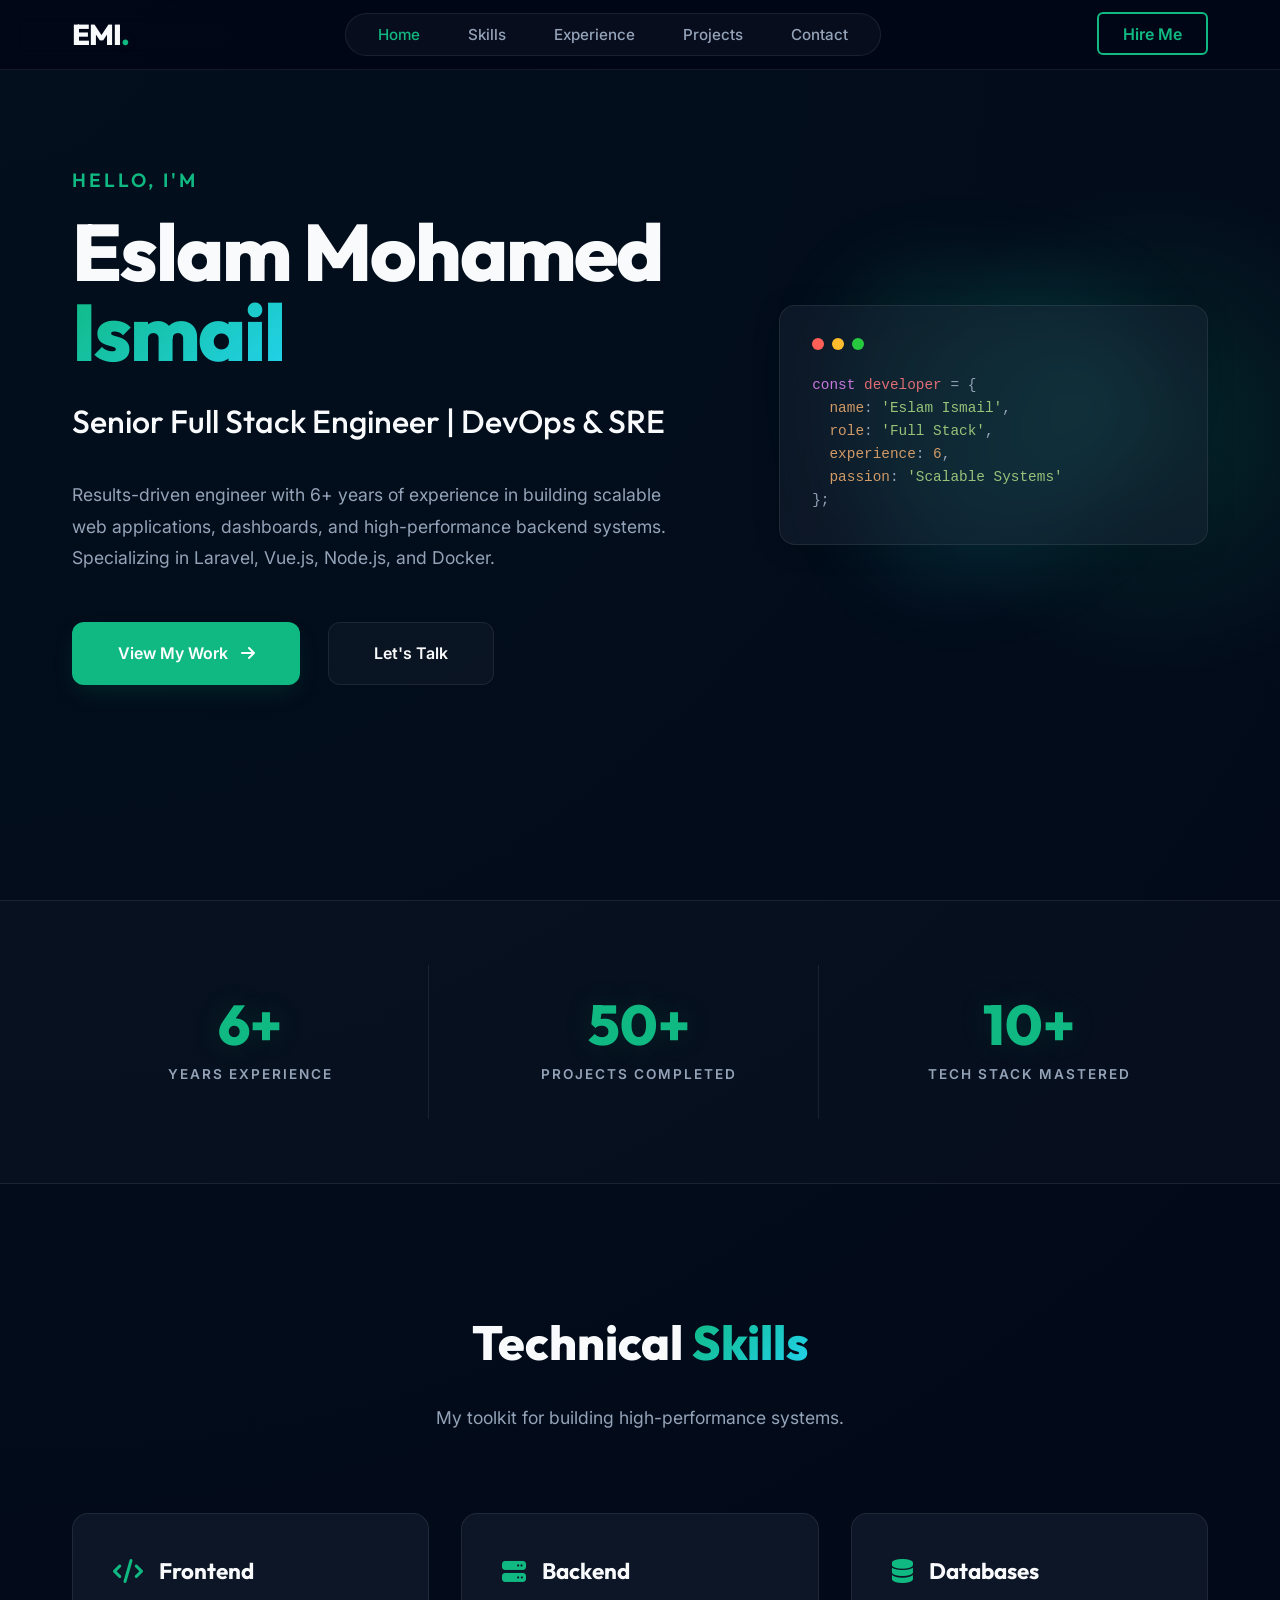
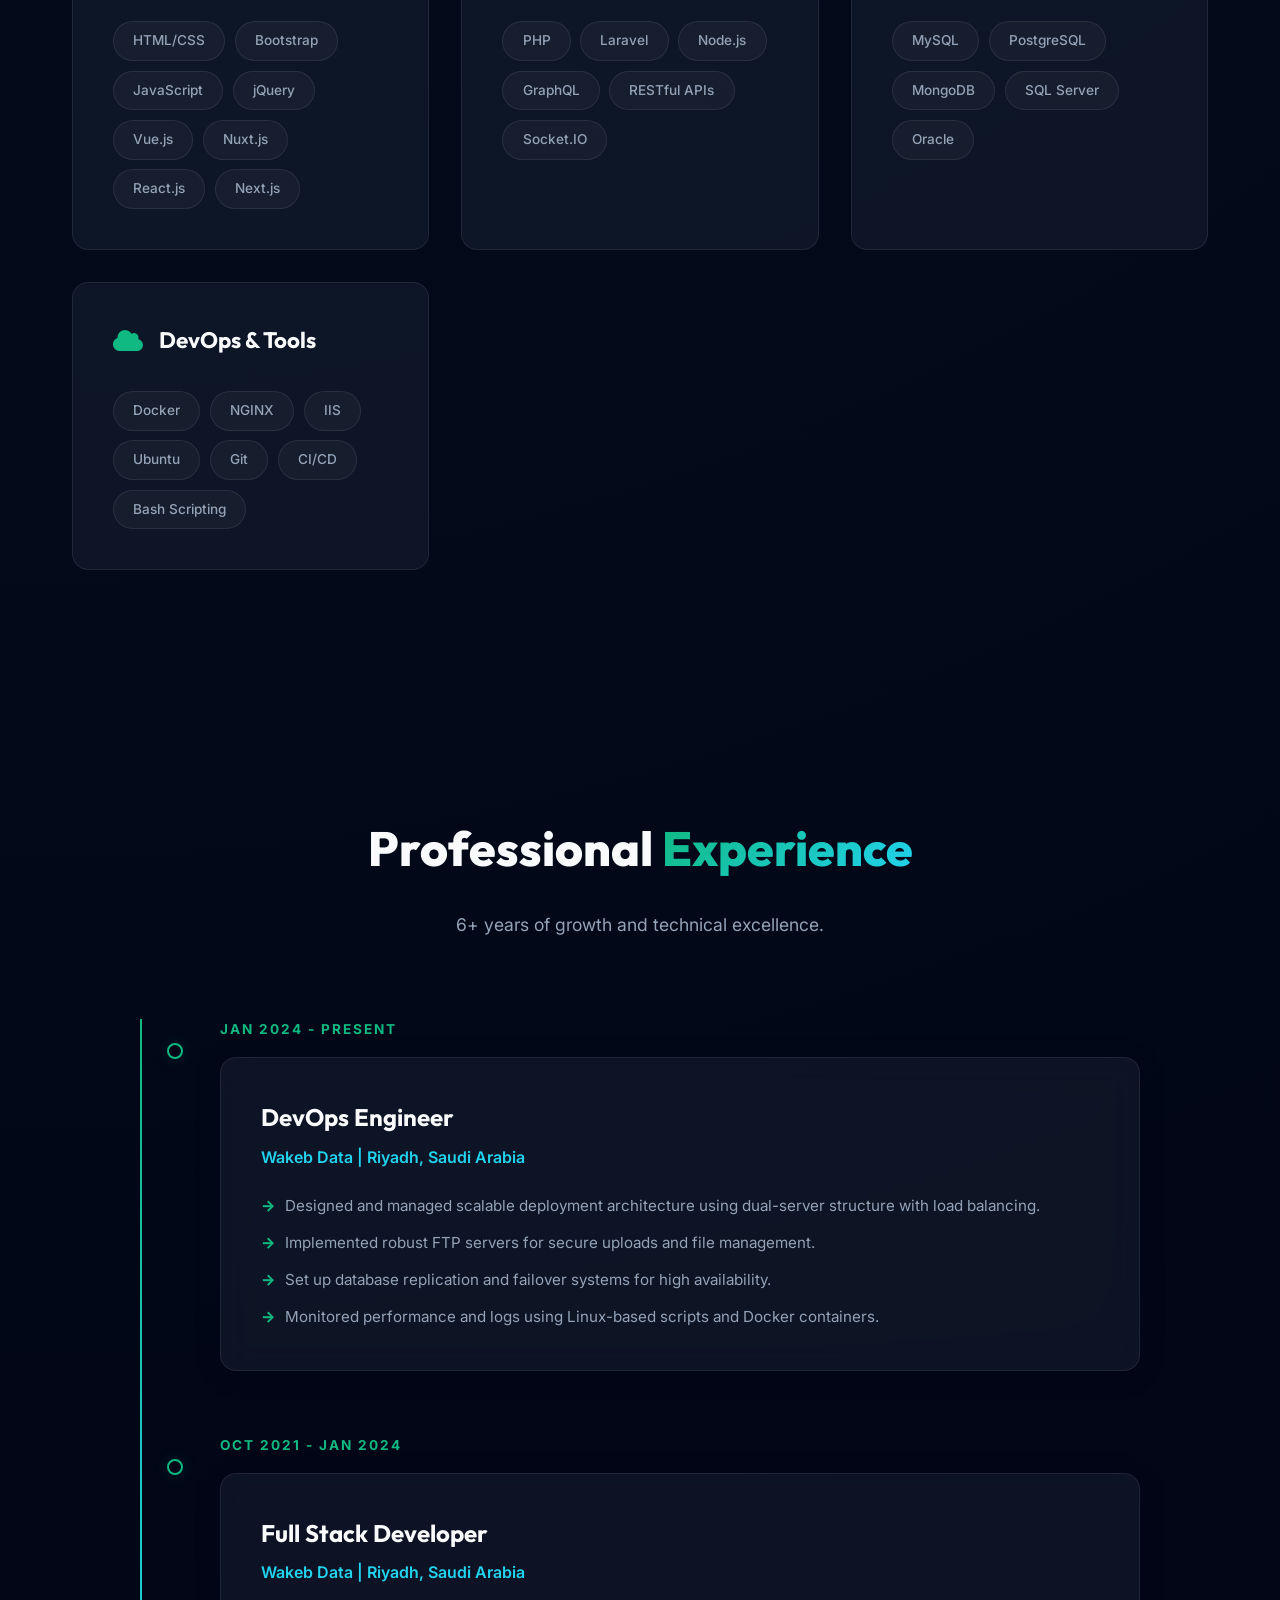
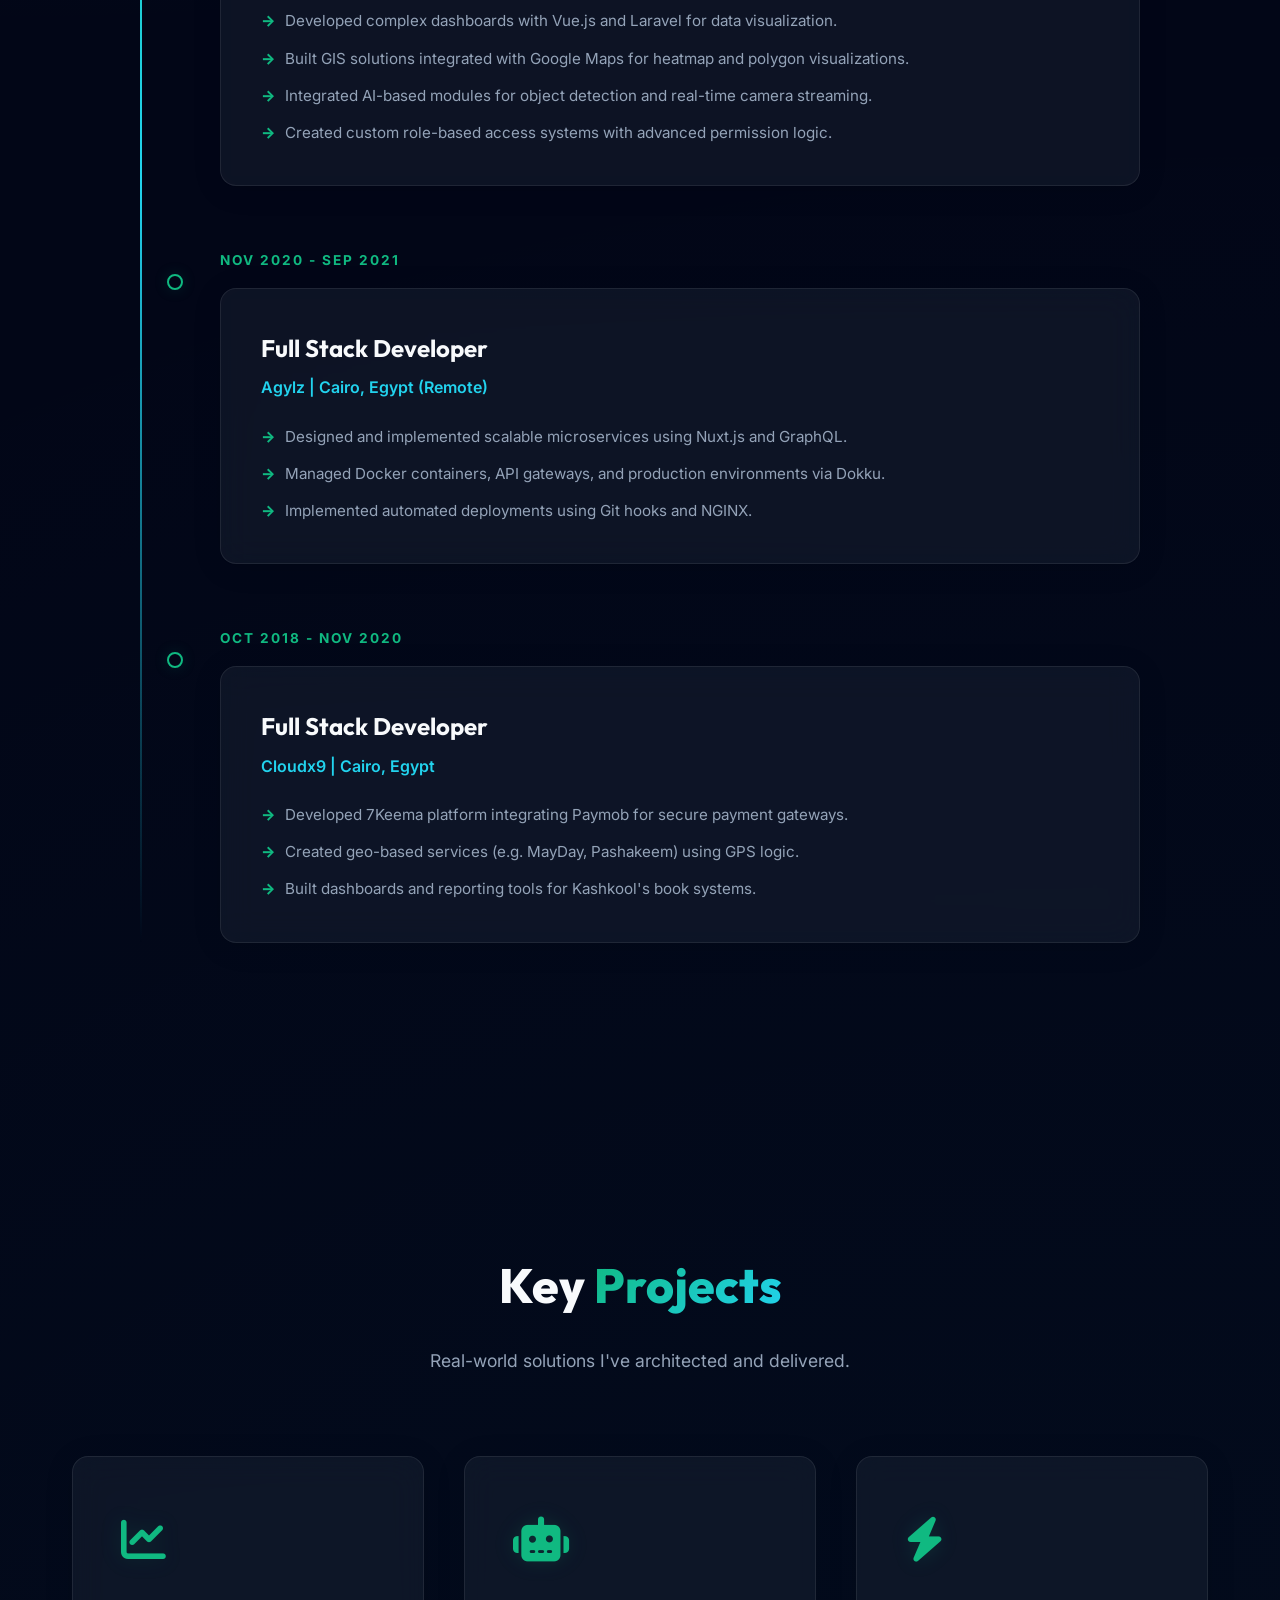
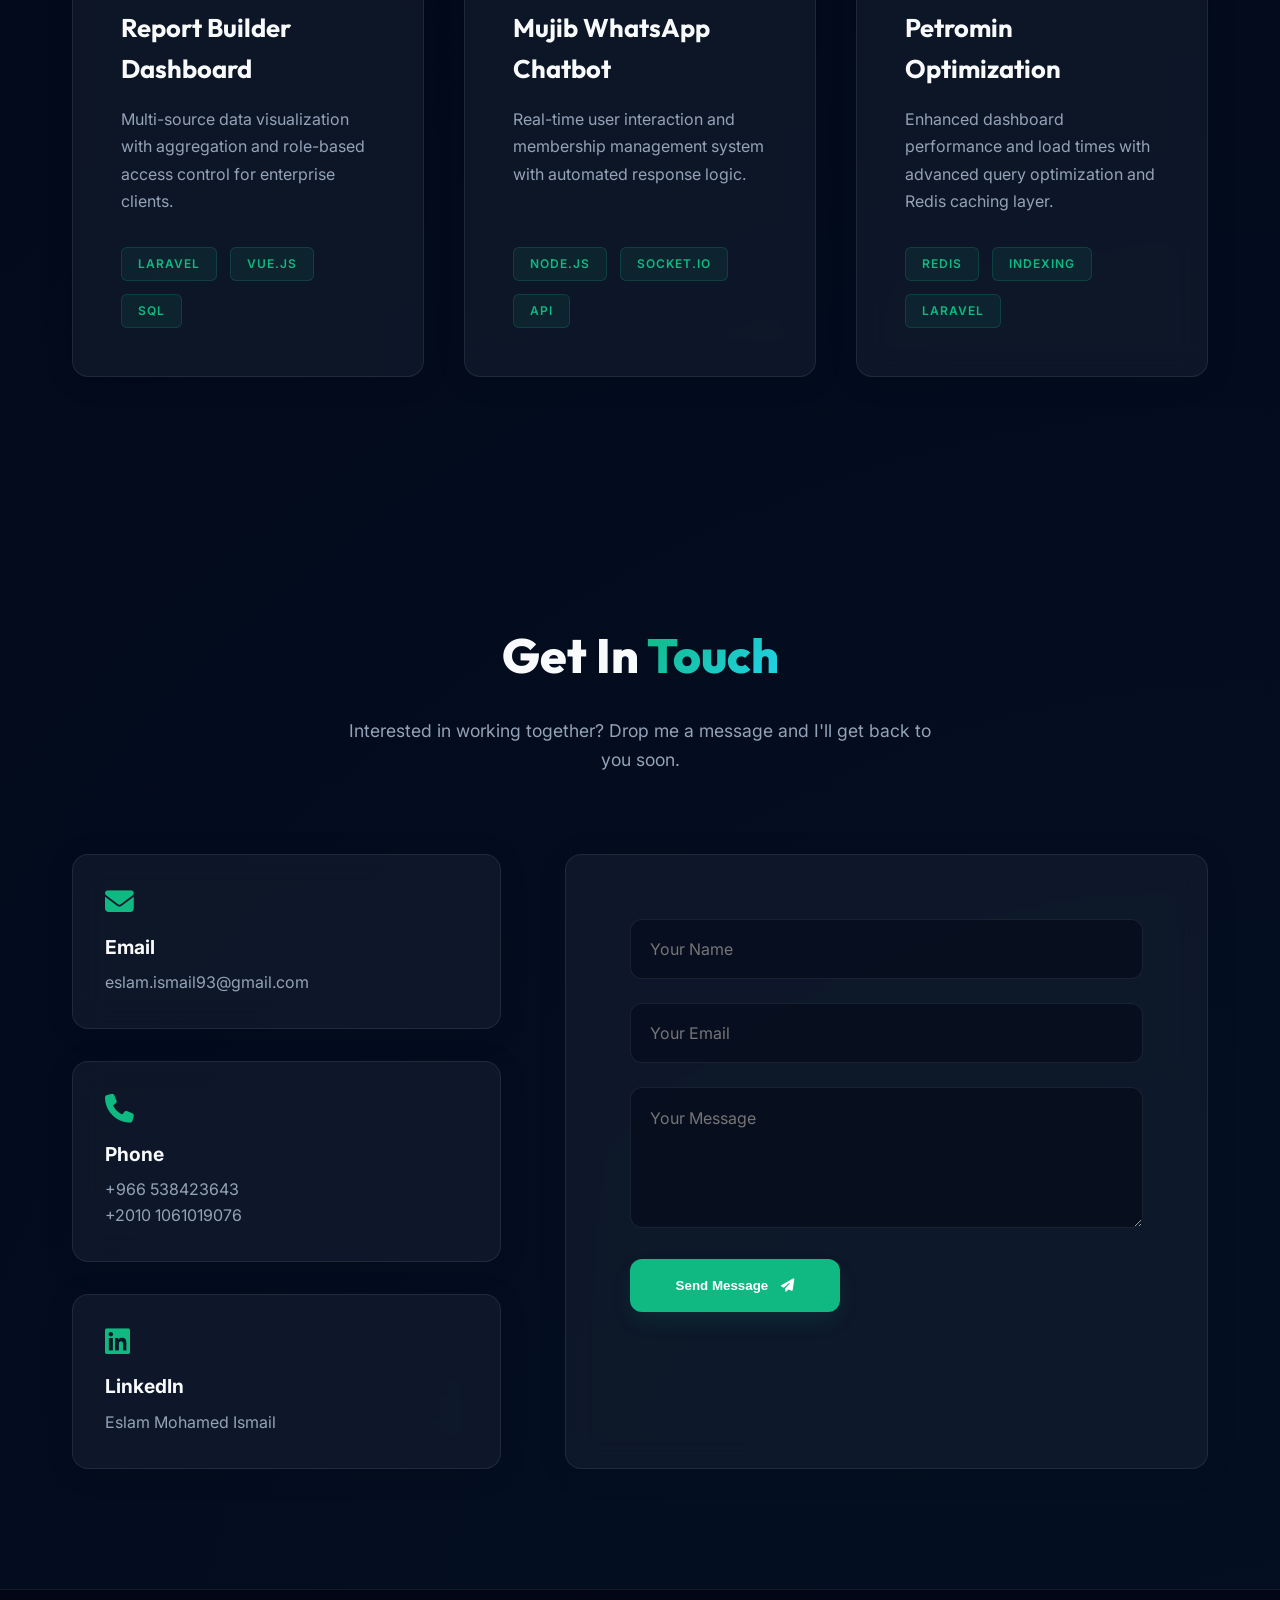
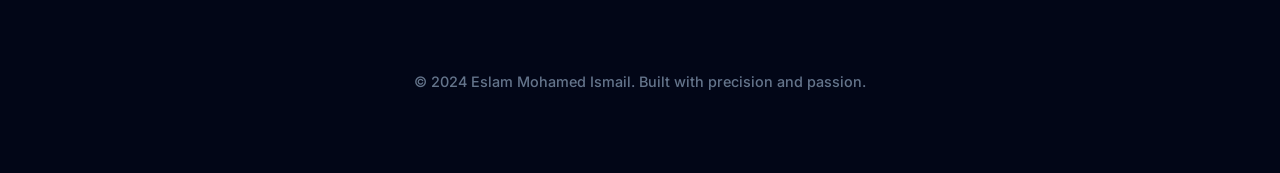
==== commit a91705b2: "feat: Add initial portfolio website `index.html` with hero, skills, and experience sections." ====
--- a/docs/index.html
+++ b/docs/index.html
@@ -1,37 +1,24 @@
 <!doctype html>
 <html lang="en">
-  <head>
-    <meta charset="UTF-8" />
-    <meta name="viewport" content="width=device-width, initial-scale=1.0" />
-    <title>
-      Eslam Mohamed Ismail Ahmed | Senior Full Stack & DevOps Engineer
-    </title>
-    <meta
-      name="description"
-      content="Portfolio of Eslam Mohamed Ismail, a Senior Full Stack & DevOps Engineer with 6+ years of experience in building scalable web applications and CI/CD pipelines."
-    />
-    <meta
-      name="keywords"
-      content="Senior Full Stack Engineer, DevOps Engineer, PHP, Laravel, Node.js, Vue.js, Docker, CI/CD, Riyadh, Saudi Arabia"
-    />
-
-    <!-- OpenGraph for Professional Sharing -->
-    <meta
-      property="og:title"
-      content="Eslam Mohamed Ismail | Senior Full Stack & DevOps Engineer"
-    />
-    <meta
-      property="og:description"
-      content="6+ years experience in Laravel, Vue.js, Node.js, and Docker. Building scalable web systems."
-    />
-    <meta property="og:type" content="website" />
-    <meta
-      property="og:url"
-      content="https://eslamismail.github.io/portfolio/"
-    />
-
-    <!-- Structured Data (JSON-LD) for ATS & Search Engines -->
-    <script type="application/ld+json">
+
+<head>
+  <meta charset="UTF-8" />
+  <meta name="viewport" content="width=device-width, initial-scale=1.0" />
+  <title>Eslam Mohamed Ismail | Senior Full Stack & DevOps Engineer</title>
+  <meta name="description"
+    content="Portfolio of Eslam Mohamed Ismail, a Senior Full Stack & DevOps Engineer with 6+ years of experience in building scalable web applications and CI/CD pipelines." />
+  <meta name="keywords"
+    content="Senior Full Stack Engineer, DevOps Engineer, PHP, Laravel, Node.js, Vue.js, Docker, CI/CD, Riyadh, Saudi Arabia" />
+
+  <!-- OpenGraph for Professional Sharing -->
+  <meta property="og:title" content="Eslam Mohamed Ismail | Senior Full Stack & DevOps Engineer" />
+  <meta property="og:description"
+    content="6+ years experience in Laravel, Vue.js, Node.js, and Docker. Building scalable web systems." />
+  <meta property="og:type" content="website" />
+  <meta property="og:url" content="https://eslamismail.github.io/portfolio/" />
+
+  <!-- Structured Data (JSON-LD) for ATS & Search Engines -->
+  <script type="application/ld+json">
       {
         "@context": "https://schema.org",
         "@type": "Person",
@@ -59,417 +46,360 @@
       }
     </script>
 
-    <!-- Google Fonts -->
-    <link rel="preconnect" href="https://fonts.googleapis.com" />
-    <link rel="preconnect" href="https://fonts.gstatic.com" crossorigin />
-    <link
-      href="https://fonts.googleapis.com/css2?family=Inter:wght@300;400;500;600;700&family=Outfit:wght@400;600;800&display=swap"
-      rel="stylesheet"
-    />
-    <link rel="stylesheet" href="style.css" />
-    <!-- Font Awesome -->
-    <link
-      rel="stylesheet"
-      href="https://cdnjs.cloudflare.com/ajax/libs/font-awesome/6.4.0/css/all.min.css"
-    />
-  </head>
-  <body class="dark-theme">
-    <div class="cursor-glow"></div>
-
-    <nav class="glass-nav" role="navigation" aria-label="Main Navigation">
-      <div class="nav-container">
-        <a href="#" class="logo" aria-label="EMI Home">EMI<span>.</span></a>
-        <ul class="nav-links">
-          <li><a href="#hero">Home</a></li>
-          <li><a href="#skills">Skills</a></li>
-          <li><a href="#experience">Experience</a></li>
-          <li><a href="#projects">Projects</a></li>
-          <li><a href="#contact">Contact</a></li>
-        </ul>
-        <div class="nav-cta">
-          <a
-            href="mailto:eslam.ismail93@gmail.com"
-            class="btn-outline"
-            aria-label="Hire Eslam"
-            >Hire Me</a
-          >
-        </div>
-      </div>
-    </nav>
-
-    <main id="main-content" role="main">
-      <!-- Hero Section -->
-      <section id="hero" class="hero-section" aria-labelledby="hero-title">
-        <div class="container grid-hero">
-          <div class="hero-content">
-            <h2 class="reveal">Hello, I'm</h2>
-            <h1 id="hero-title" class="reveal">
-              Eslam Mohamed <span class="accent">Ismail</span>
-            </h1>
-            <h3 class="reveal">Senior Full Stack Engineer | DevOps & SRE</h3>
-            <p class="reveal">
-              Results-driven engineer with 6+ years of experience in building
-              scalable web applications, dashboards, and high-performance
-              backend systems. Specializing in Laravel, Vue.js, Node.js, and
-              Docker.
-            </p>
-            <div class="hero-btns reveal">
-              <a
-                href="#projects"
-                class="btn-primary"
-                aria-label="View Eslam's Projects"
-                >View My Work <i class="fas fa-arrow-right"></i
-              ></a>
-              <a href="#contact" class="btn-secondary">Let's Talk</a>
-            </div>
-          </div>
-          <div class="hero-visual reveal" aria-hidden="true">
-            <div class="shape-blob"></div>
-            <div class="hero-card glass">
-              <div class="code-header">
-                <span class="dot red"></span>
-                <span class="dot yellow"></span>
-                <span class="dot green"></span>
-              </div>
-              <div class="code-content">
-                <pre><code><span class="keyword">const</span> <span class="variable">developer</span> = {
+  <!-- Google Fonts -->
+  <link rel="preconnect" href="https://fonts.googleapis.com" />
+  <link rel="preconnect" href="https://fonts.gstatic.com" crossorigin />
+  <link
+    href="https://fonts.googleapis.com/css2?family=Inter:wght@300;400;500;600;700&family=Outfit:wght@400;600;800&display=swap"
+    rel="stylesheet" />
+  <link rel="stylesheet" href="style.css" />
+  <!-- Font Awesome -->
+  <link rel="stylesheet" href="https://cdnjs.cloudflare.com/ajax/libs/font-awesome/6.4.0/css/all.min.css" />
+</head>
+
+<body class="dark-theme">
+  <div class="cursor-glow"></div>
+
+  <nav class="glass-nav" role="navigation" aria-label="Main Navigation">
+    <div class="nav-container">
+      <a href="#" class="logo" aria-label="EMI Home">EMI<span>.</span></a>
+      <ul class="nav-links">
+        <li><a href="#hero">Home</a></li>
+        <li><a href="#skills">Skills</a></li>
+        <li><a href="#experience">Experience</a></li>
+        <li><a href="#projects">Projects</a></li>
+        <li><a href="#contact">Contact</a></li>
+      </ul>
+      <div class="nav-cta">
+        <a href="mailto:eslam.ismail93@gmail.com" class="btn-outline" aria-label="Hire Eslam">Hire Me</a>
+      </div>
+    </div>
+  </nav>
+
+  <main id="main-content" role="main">
+    <!-- Hero Section -->
+    <section id="hero" class="hero-section" aria-labelledby="hero-title">
+      <div class="container grid-hero">
+        <div class="hero-content">
+          <h2 class="reveal">Hello, I'm</h2>
+          <h1 id="hero-title" class="reveal">
+            Eslam Mohamed <span class="accent">Ismail</span>
+          </h1>
+          <h3 class="reveal">Senior Full Stack Engineer | DevOps & SRE</h3>
+          <p class="reveal">
+            Results-driven engineer with 6+ years of experience in building
+            scalable web applications, dashboards, and high-performance
+            backend systems. Specializing in Laravel, Vue.js, Node.js, and
+            Docker.
+          </p>
+          <div class="hero-btns reveal">
+            <a href="#projects" class="btn-primary" aria-label="View Eslam's Projects">View My Work <i
+                class="fas fa-arrow-right"></i></a>
+            <a href="#contact" class="btn-secondary">Let's Talk</a>
+          </div>
+        </div>
+        <div class="hero-visual reveal" aria-hidden="true">
+          <div class="shape-blob"></div>
+          <div class="hero-card glass">
+            <div class="code-header">
+              <span class="dot red"></span>
+              <span class="dot yellow"></span>
+              <span class="dot green"></span>
+            </div>
+            <div class="code-content">
+              <pre><code><span class="keyword">const</span> <span class="variable">developer</span> = {
   <span class="property">name</span>: <span class="string">'Eslam Ismail'</span>,
   <span class="property">role</span>: <span class="string">'Full Stack'</span>,
   <span class="property">experience</span>: <span class="number">6</span>,
   <span class="property">passion</span>: <span class="string">'Scalable Systems'</span>
 };</code></pre>
-              </div>
-            </div>
-          </div>
-        </div>
-      </section>
-
-      <!-- Stats Counter Section -->
-      <section
-        class="stats-section reveal"
-        aria-label="Professional Statistics"
-      >
-        <div class="container grid-stats">
-          <div class="stat-item reveal-child">
-            <span class="stat-number">6+</span>
-            <span class="stat-label">Years Experience</span>
-          </div>
-          <div class="stat-item reveal-child">
-            <span class="stat-number">50+</span>
-            <span class="stat-label">Projects Completed</span>
-          </div>
-          <div class="stat-item reveal-child">
-            <span class="stat-number">10+</span>
-            <span class="stat-label">Tech Stack Mastered</span>
-          </div>
-        </div>
-      </section>
-
-      <!-- Technical Skills Section -->
-      <section
-        id="skills"
-        class="skills-section"
-        aria-labelledby="skills-title"
-      >
-        <div class="container">
-          <div class="section-header reveal">
-            <h2 id="skills-title">
-              Technical <span class="accent">Skills</span>
-            </h2>
-            <p>My toolkit for building high-performance systems.</p>
-          </div>
-          <div class="skills-grid reveal">
-            <div class="skill-category reveal-child">
-              <h3><i class="fas fa-code" aria-hidden="true"></i> Frontend</h3>
-              <div class="skill-tags">
-                <span>HTML/CSS</span><span>Bootstrap</span
-                ><span>JavaScript</span><span>jQuery</span><span>Vue.js</span
-                ><span>Nuxt.js</span><span>React.js</span><span>Next.js</span>
-              </div>
-            </div>
-            <div class="skill-category reveal-child">
-              <h3><i class="fas fa-server" aria-hidden="true"></i> Backend</h3>
-              <div class="skill-tags">
-                <span>PHP</span><span>Laravel</span><span>Node.js</span
-                ><span>GraphQL</span><span>RESTful APIs</span
-                ><span>Socket.IO</span>
-              </div>
-            </div>
-            <div class="skill-category reveal-child">
-              <h3>
-                <i class="fas fa-database" aria-hidden="true"></i> Databases
-              </h3>
-              <div class="skill-tags">
-                <span>MySQL</span><span>PostgreSQL</span><span>MongoDB</span
-                ><span>SQL Server</span><span>Oracle</span>
-              </div>
-            </div>
-            <div class="skill-category reveal-child">
-              <h3>
-                <i class="fas fa-cloud" aria-hidden="true"></i> DevOps & Tools
-              </h3>
-              <div class="skill-tags">
-                <span>Docker</span><span>NGINX</span><span>IIS</span
-                ><span>Ubuntu</span><span>Git</span><span>CI/CD</span
-                ><span>Bash Scripting</span>
-              </div>
-            </div>
-          </div>
-        </div>
-      </section>
-
-      <!-- Experience Section -->
-      <section
-        id="experience"
-        class="experience-section"
-        aria-labelledby="experience-title"
-      >
-        <div class="container">
-          <div class="section-header reveal">
-            <h2 id="experience-title">
-              Professional <span class="accent">Experience</span>
-            </h2>
-            <p>6+ years of growth and technical excellence.</p>
-          </div>
-          <div class="timeline">
-            <div class="timeline-item reveal">
-              <span class="timeline-date">Jan 2024 - Present</span>
-              <div class="timeline-content glass">
-                <h3>DevOps Engineer</h3>
-                <h4>Wakeb Data | Riyadh, Saudi Arabia</h4>
-                <ul>
-                  <li>
-                    Designed and managed scalable deployment architecture using
-                    dual-server structure with load balancing.
-                  </li>
-                  <li>
-                    Implemented robust FTP servers for secure uploads and file
-                    management.
-                  </li>
-                  <li>
-                    Set up database replication and failover systems for high
-                    availability.
-                  </li>
-                  <li>
-                    Monitored performance and logs using Linux-based scripts and
-                    Docker containers.
-                  </li>
-                </ul>
-              </div>
-            </div>
-            <div class="timeline-item reveal">
-              <span class="timeline-date">Oct 2021 - Jan 2024</span>
-              <div class="timeline-content glass">
-                <h3>Full Stack Developer</h3>
-                <h4>Wakeb Data | Riyadh, Saudi Arabia</h4>
-                <ul>
-                  <li>
-                    Developed complex dashboards with Vue.js and Laravel for
-                    data visualization.
-                  </li>
-                  <li>
-                    Built GIS solutions integrated with Google Maps for heatmap
-                    and polygon visualizations.
-                  </li>
-                  <li>
-                    Integrated AI-based modules for object detection and
-                    real-time camera streaming.
-                  </li>
-                  <li>
-                    Created custom role-based access systems with advanced
-                    permission logic.
-                  </li>
-                </ul>
-              </div>
-            </div>
-            <div class="timeline-item reveal">
-              <span class="timeline-date">Nov 2020 - Sep 2021</span>
-              <div class="timeline-content glass">
-                <h3>Full Stack Developer</h3>
-                <h4>Agylz | Cairo, Egypt (Remote)</h4>
-                <ul>
-                  <li>
-                    Designed and implemented scalable microservices using
-                    Nuxt.js and GraphQL.
-                  </li>
-                  <li>
-                    Managed Docker containers, API gateways, and production
-                    environments via Dokku.
-                  </li>
-                  <li>
-                    Implemented automated deployments using Git hooks and NGINX.
-                  </li>
-                </ul>
-              </div>
-            </div>
-            <div class="timeline-item reveal">
-              <span class="timeline-date">Oct 2018 - Nov 2020</span>
-              <div class="timeline-content glass">
-                <h3>Full Stack Developer</h3>
-                <h4>Cloudx9 | Cairo, Egypt</h4>
-                <ul>
-                  <li>
-                    Developed 7Keema platform integrating Paymob for secure
-                    payment gateways.
-                  </li>
-                  <li>
-                    Created geo-based services (e.g. MayDay, Pashakeem) using
-                    GPS logic.
-                  </li>
-                  <li>
-                    Built dashboards and reporting tools for Kashkool's book
-                    systems.
-                  </li>
-                </ul>
-              </div>
-            </div>
-          </div>
-        </div>
-      </section>
-
-      <!-- Projects Section -->
-      <section
-        id="projects"
-        class="projects-section"
-        aria-labelledby="projects-title"
-      >
-        <div class="container">
-          <div class="section-header reveal">
-            <h2 id="projects-title">
-              Key <span class="accent">Projects</span>
-            </h2>
-            <p>Real-world solutions I've architected and delivered.</p>
-          </div>
-          <div class="projects-grid">
-            <div class="project-card reveal glass">
-              <div class="project-icon">
-                <i class="fas fa-chart-line" aria-hidden="true"></i>
-              </div>
-              <h3>Report Builder Dashboard</h3>
-              <p>
-                Multi-source data visualization with aggregation and role-based
-                access control for enterprise clients.
-              </p>
-              <div class="project-tags">
-                <span>Laravel</span><span>Vue.js</span><span>SQL</span>
-              </div>
-            </div>
-            <div class="project-card reveal glass">
-              <div class="project-icon">
-                <i class="fas fa-robot" aria-hidden="true"></i>
-              </div>
-              <h3>Mujib WhatsApp Chatbot</h3>
-              <p>
-                Real-time user interaction and membership management system with
-                automated response logic.
-              </p>
-              <div class="project-tags">
-                <span>Node.js</span><span>Socket.IO</span><span>API</span>
-              </div>
-            </div>
-            <div class="project-card reveal glass">
-              <div class="project-icon">
-                <i class="fas fa-bolt" aria-hidden="true"></i>
-              </div>
-              <h3>Petromin Optimization</h3>
-              <p>
-                Enhanced dashboard performance and load times with advanced
-                query optimization and Redis caching layer.
-              </p>
-              <div class="project-tags">
-                <span>Redis</span><span>Indexing</span><span>Laravel</span>
-              </div>
-            </div>
-          </div>
-        </div>
-      </section>
-
-      <!-- Contact Section -->
-      <section
-        id="contact"
-        class="contact-section"
-        aria-labelledby="contact-title"
-      >
-        <div class="container">
-          <div class="section-header reveal">
-            <h2 id="contact-title">Get In <span class="accent">Touch</span></h2>
+            </div>
+          </div>
+        </div>
+      </div>
+    </section>
+
+    <!-- Stats Counter Section -->
+    <section class="stats-section reveal" aria-label="Professional Statistics">
+      <div class="container grid-stats">
+        <div class="stat-item reveal-child">
+          <span class="stat-number">6+</span>
+          <span class="stat-label">Years Experience</span>
+        </div>
+        <div class="stat-item reveal-child">
+          <span class="stat-number">50+</span>
+          <span class="stat-label">Projects Completed</span>
+        </div>
+        <div class="stat-item reveal-child">
+          <span class="stat-number">10+</span>
+          <span class="stat-label">Tech Stack Mastered</span>
+        </div>
+      </div>
+    </section>
+
+    <!-- Technical Skills Section -->
+    <section id="skills" class="skills-section" aria-labelledby="skills-title">
+      <div class="container">
+        <div class="section-header reveal">
+          <h2 id="skills-title">
+            Technical <span class="accent">Skills</span>
+          </h2>
+          <p>My toolkit for building high-performance systems.</p>
+        </div>
+        <div class="skills-grid reveal">
+          <div class="skill-category reveal-child">
+            <h3><i class="fas fa-code" aria-hidden="true"></i> Frontend</h3>
+            <div class="skill-tags">
+              <span>HTML/CSS</span><span>Bootstrap</span><span>JavaScript</span><span>jQuery</span><span>Vue.js</span><span>Nuxt.js</span><span>React.js</span><span>Next.js</span>
+            </div>
+          </div>
+          <div class="skill-category reveal-child">
+            <h3><i class="fas fa-server" aria-hidden="true"></i> Backend</h3>
+            <div class="skill-tags">
+              <span>PHP</span><span>Laravel</span><span>Node.js</span><span>GraphQL</span><span>RESTful
+                APIs</span><span>Socket.IO</span>
+            </div>
+          </div>
+          <div class="skill-category reveal-child">
+            <h3>
+              <i class="fas fa-database" aria-hidden="true"></i> Databases
+            </h3>
+            <div class="skill-tags">
+              <span>MySQL</span><span>PostgreSQL</span><span>MongoDB</span><span>SQL Server</span><span>Oracle</span>
+            </div>
+          </div>
+          <div class="skill-category reveal-child">
+            <h3>
+              <i class="fas fa-cloud" aria-hidden="true"></i> DevOps & Tools
+            </h3>
+            <div class="skill-tags">
+              <span>Docker</span><span>NGINX</span><span>IIS</span><span>Ubuntu</span><span>Git</span><span>CI/CD</span><span>Bash
+                Scripting</span>
+            </div>
+          </div>
+        </div>
+      </div>
+    </section>
+
+    <!-- Experience Section -->
+    <section id="experience" class="experience-section" aria-labelledby="experience-title">
+      <div class="container">
+        <div class="section-header reveal">
+          <h2 id="experience-title">
+            Professional <span class="accent">Experience</span>
+          </h2>
+          <p>6+ years of growth and technical excellence.</p>
+        </div>
+        <div class="timeline">
+          <div class="timeline-item reveal">
+            <span class="timeline-date">Jan 2024 - Present</span>
+            <div class="timeline-content glass">
+              <h3>DevOps Engineer</h3>
+              <h4>Wakeb Data | Riyadh, Saudi Arabia</h4>
+              <ul>
+                <li>
+                  Designed and managed scalable deployment architecture using
+                  dual-server structure with load balancing.
+                </li>
+                <li>
+                  Implemented robust FTP servers for secure uploads and file
+                  management.
+                </li>
+                <li>
+                  Set up database replication and failover systems for high
+                  availability.
+                </li>
+                <li>
+                  Monitored performance and logs using Linux-based scripts and
+                  Docker containers.
+                </li>
+              </ul>
+            </div>
+          </div>
+          <div class="timeline-item reveal">
+            <span class="timeline-date">Oct 2021 - Jan 2024</span>
+            <div class="timeline-content glass">
+              <h3>Full Stack Developer</h3>
+              <h4>Wakeb Data | Riyadh, Saudi Arabia</h4>
+              <ul>
+                <li>
+                  Developed complex dashboards with Vue.js and Laravel for
+                  data visualization.
+                </li>
+                <li>
+                  Built GIS solutions integrated with Google Maps for heatmap
+                  and polygon visualizations.
+                </li>
+                <li>
+                  Integrated AI-based modules for object detection and
+                  real-time camera streaming.
+                </li>
+                <li>
+                  Created custom role-based access systems with advanced
+                  permission logic.
+                </li>
+              </ul>
+            </div>
+          </div>
+          <div class="timeline-item reveal">
+            <span class="timeline-date">Nov 2020 - Sep 2021</span>
+            <div class="timeline-content glass">
+              <h3>Full Stack Developer</h3>
+              <h4>Agylz | Cairo, Egypt (Remote)</h4>
+              <ul>
+                <li>
+                  Designed and implemented scalable microservices using
+                  Nuxt.js and GraphQL.
+                </li>
+                <li>
+                  Managed Docker containers, API gateways, and production
+                  environments via Dokku.
+                </li>
+                <li>
+                  Implemented automated deployments using Git hooks and NGINX.
+                </li>
+              </ul>
+            </div>
+          </div>
+          <div class="timeline-item reveal">
+            <span class="timeline-date">Oct 2018 - Nov 2020</span>
+            <div class="timeline-content glass">
+              <h3>Full Stack Developer</h3>
+              <h4>Cloudx9 | Cairo, Egypt</h4>
+              <ul>
+                <li>
+                  Developed 7Keema platform integrating Paymob for secure
+                  payment gateways.
+                </li>
+                <li>
+                  Created geo-based services (e.g. MayDay, Pashakeem) using
+                  GPS logic.
+                </li>
+                <li>
+                  Built dashboards and reporting tools for Kashkool's book
+                  systems.
+                </li>
+              </ul>
+            </div>
+          </div>
+        </div>
+      </div>
+    </section>
+
+    <!-- Projects Section -->
+    <section id="projects" class="projects-section" aria-labelledby="projects-title">
+      <div class="container">
+        <div class="section-header reveal">
+          <h2 id="projects-title">
+            Key <span class="accent">Projects</span>
+          </h2>
+          <p>Real-world solutions I've architected and delivered.</p>
+        </div>
+        <div class="projects-grid">
+          <div class="project-card reveal glass">
+            <div class="project-icon">
+              <i class="fas fa-chart-line" aria-hidden="true"></i>
+            </div>
+            <h3>Report Builder Dashboard</h3>
             <p>
-              Interested in working together? Drop me a message and I'll get
-              back to you soon.
+              Multi-source data visualization with aggregation and role-based
+              access control for enterprise clients.
             </p>
-          </div>
-          <div class="contact-grid">
-            <div class="contact-info reveal">
-              <div class="contact-card glass">
-                <i class="fas fa-envelope" aria-hidden="true"></i>
-                <h4>Email</h4>
-                <p>eslam.ismail93@gmail.com</p>
-              </div>
-              <div class="contact-card glass">
-                <i class="fas fa-phone" aria-hidden="true"></i>
-                <h4>Phone</h4>
-                <p>+966 538423643</p>
-              </div>
-              <div class="contact-card glass">
-                <i class="fab fa-linkedin" aria-hidden="true"></i>
-                <h4>LinkedIn</h4>
-                <p>Eslam Mohamed Ismail</p>
-              </div>
-            </div>
-            <form
-              class="contact-form reveal glass"
-              onsubmit="
+            <div class="project-tags">
+              <span>Laravel</span><span>Vue.js</span><span>SQL</span>
+            </div>
+          </div>
+          <div class="project-card reveal glass">
+            <div class="project-icon">
+              <i class="fas fa-robot" aria-hidden="true"></i>
+            </div>
+            <h3>Mujib WhatsApp Chatbot</h3>
+            <p>
+              Real-time user interaction and membership management system with
+              automated response logic.
+            </p>
+            <div class="project-tags">
+              <span>Node.js</span><span>Socket.IO</span><span>API</span>
+            </div>
+          </div>
+          <div class="project-card reveal glass">
+            <div class="project-icon">
+              <i class="fas fa-bolt" aria-hidden="true"></i>
+            </div>
+            <h3>Petromin Optimization</h3>
+            <p>
+              Enhanced dashboard performance and load times with advanced
+              query optimization and Redis caching layer.
+            </p>
+            <div class="project-tags">
+              <span>Redis</span><span>Indexing</span><span>Laravel</span>
+            </div>
+          </div>
+        </div>
+      </div>
+    </section>
+
+    <!-- Contact Section -->
+    <section id="contact" class="contact-section" aria-labelledby="contact-title">
+      <div class="container">
+        <div class="section-header reveal">
+          <h2 id="contact-title">Get In <span class="accent">Touch</span></h2>
+          <p>
+            Interested in working together? Drop me a message and I'll get
+            back to you soon.
+          </p>
+        </div>
+        <div class="contact-grid">
+          <div class="contact-info reveal">
+            <div class="contact-card glass">
+              <i class="fas fa-envelope" aria-hidden="true"></i>
+              <h4>Email</h4>
+              <p>eslam.ismail93@gmail.com</p>
+            </div>
+            <div class="contact-card glass">
+              <i class="fas fa-phone" aria-hidden="true"></i>
+              <h4>Phone</h4>
+              <p>+966 538423643</p>
+              <p>+2010 1061019076</p>
+            </div>
+            <div class="contact-card glass">
+              <i class="fab fa-linkedin" aria-hidden="true"></i>
+              <h4>LinkedIn</h4>
+              <p>Eslam Mohamed Ismail</p>
+            </div>
+          </div>
+          <form class="contact-form reveal glass" onsubmit="
                 event.preventDefault();
                 alert('Message sent! (Mockup only)');
-              "
-              aria-label="Contact Form"
-            >
-              <div class="form-group">
-                <input
-                  type="text"
-                  placeholder="Your Name"
-                  aria-label="Your Name"
-                  required
-                />
-              </div>
-              <div class="form-group">
-                <input
-                  type="email"
-                  placeholder="Your Email"
-                  aria-label="Your Email"
-                  required
-                />
-              </div>
-              <div class="form-group">
-                <textarea
-                  placeholder="Your Message"
-                  aria-label="Your Message"
-                  rows="5"
-                  required
-                ></textarea>
-              </div>
-              <button
-                type="submit"
-                class="btn-primary"
-                aria-label="Send Message"
-              >
-                Send Message
-                <i class="fas fa-paper-plane" aria-hidden="true"></i>
-              </button>
-            </form>
-          </div>
-        </div>
-      </section>
-    </main>
-
-    <footer class="footer">
-      <div class="container">
-        <p>
-          &copy; 2024 Eslam Mohamed Ismail. Built with precision and passion.
-        </p>
-      </div>
-    </footer>
-
-    <script src="script.js"></script>
-  </body>
-</html>
+              " aria-label="Contact Form">
+            <div class="form-group">
+              <input type="text" placeholder="Your Name" aria-label="Your Name" required />
+            </div>
+            <div class="form-group">
+              <input type="email" placeholder="Your Email" aria-label="Your Email" required />
+            </div>
+            <div class="form-group">
+              <textarea placeholder="Your Message" aria-label="Your Message" rows="5" required></textarea>
+            </div>
+            <button type="submit" class="btn-primary" aria-label="Send Message">
+              Send Message
+              <i class="fas fa-paper-plane" aria-hidden="true"></i>
+            </button>
+          </form>
+        </div>
+      </div>
+    </section>
+  </main>
+
+  <footer class="footer">
+    <div class="container">
+      <p>
+        &copy; 2024 Eslam Mohamed Ismail. Built with precision and passion.
+      </p>
+    </div>
+  </footer>
+
+  <script src="script.js"></script>
+</body>
+
+</html>
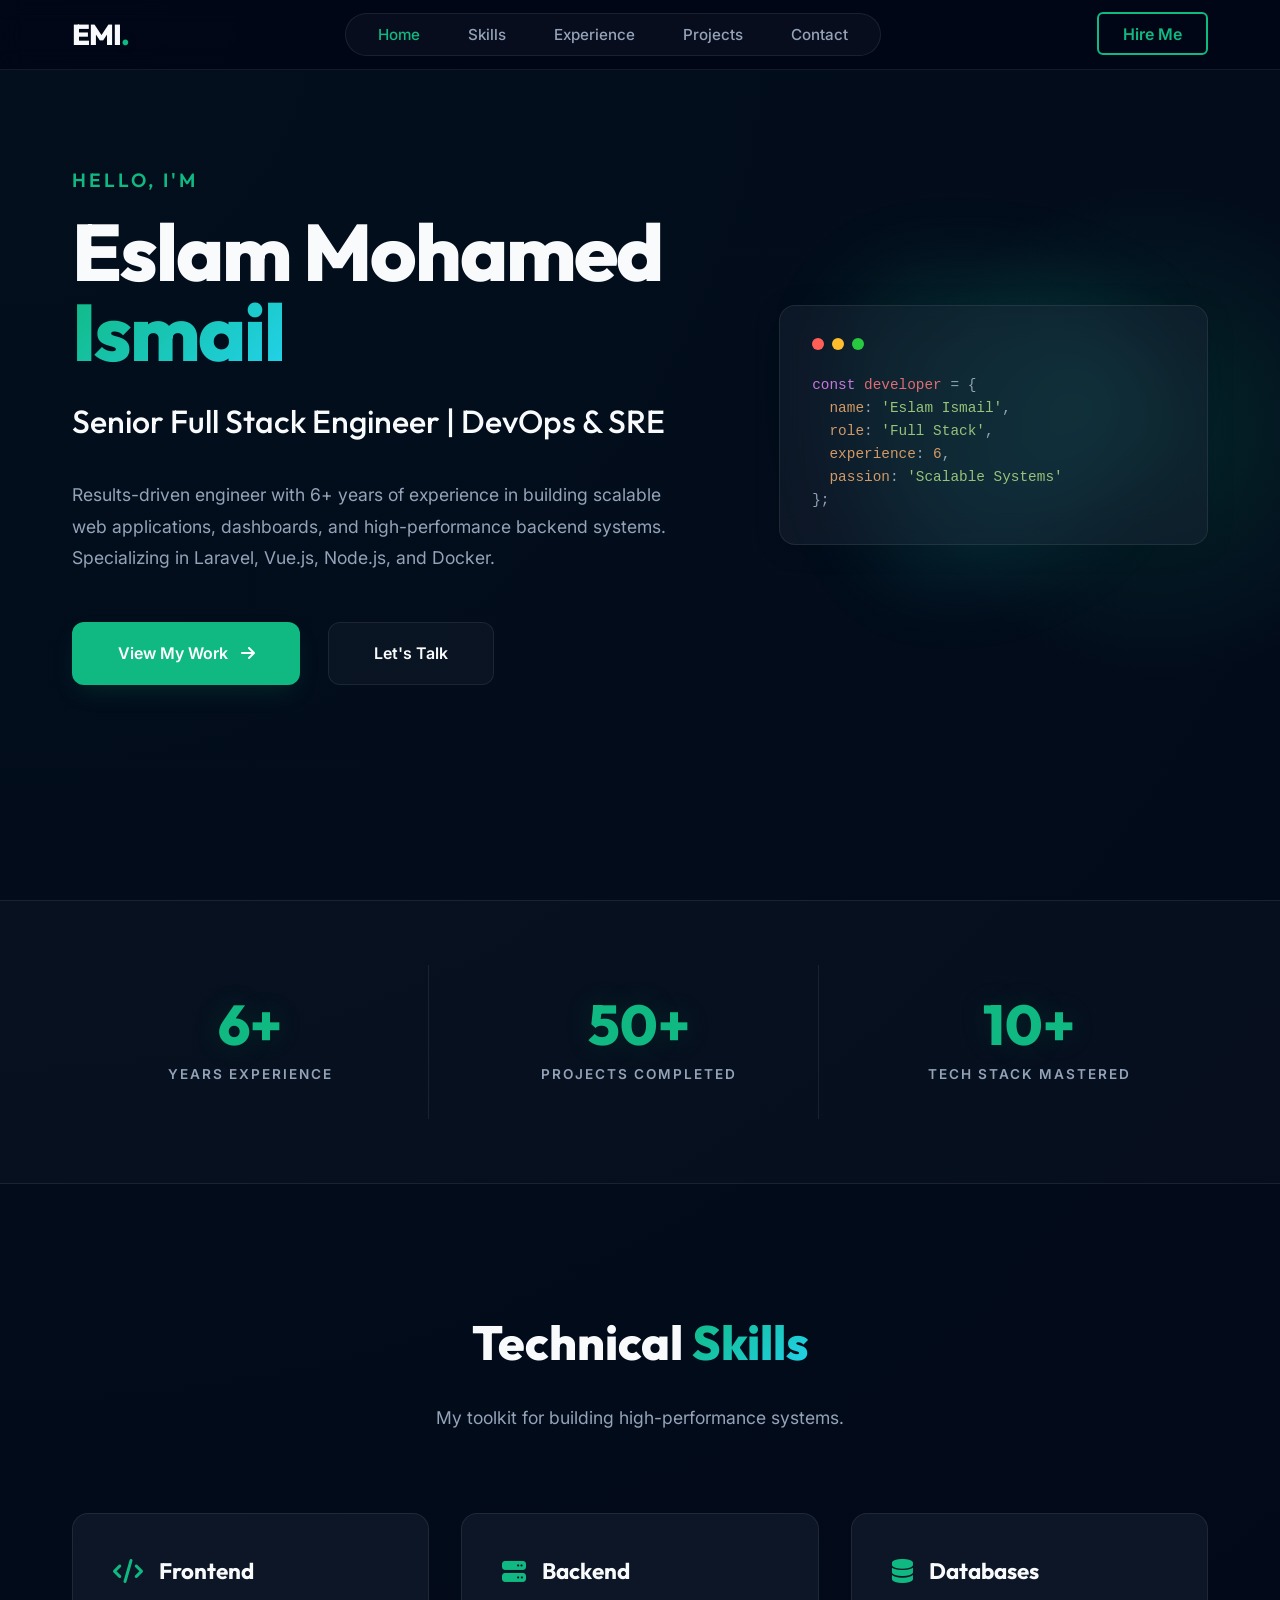
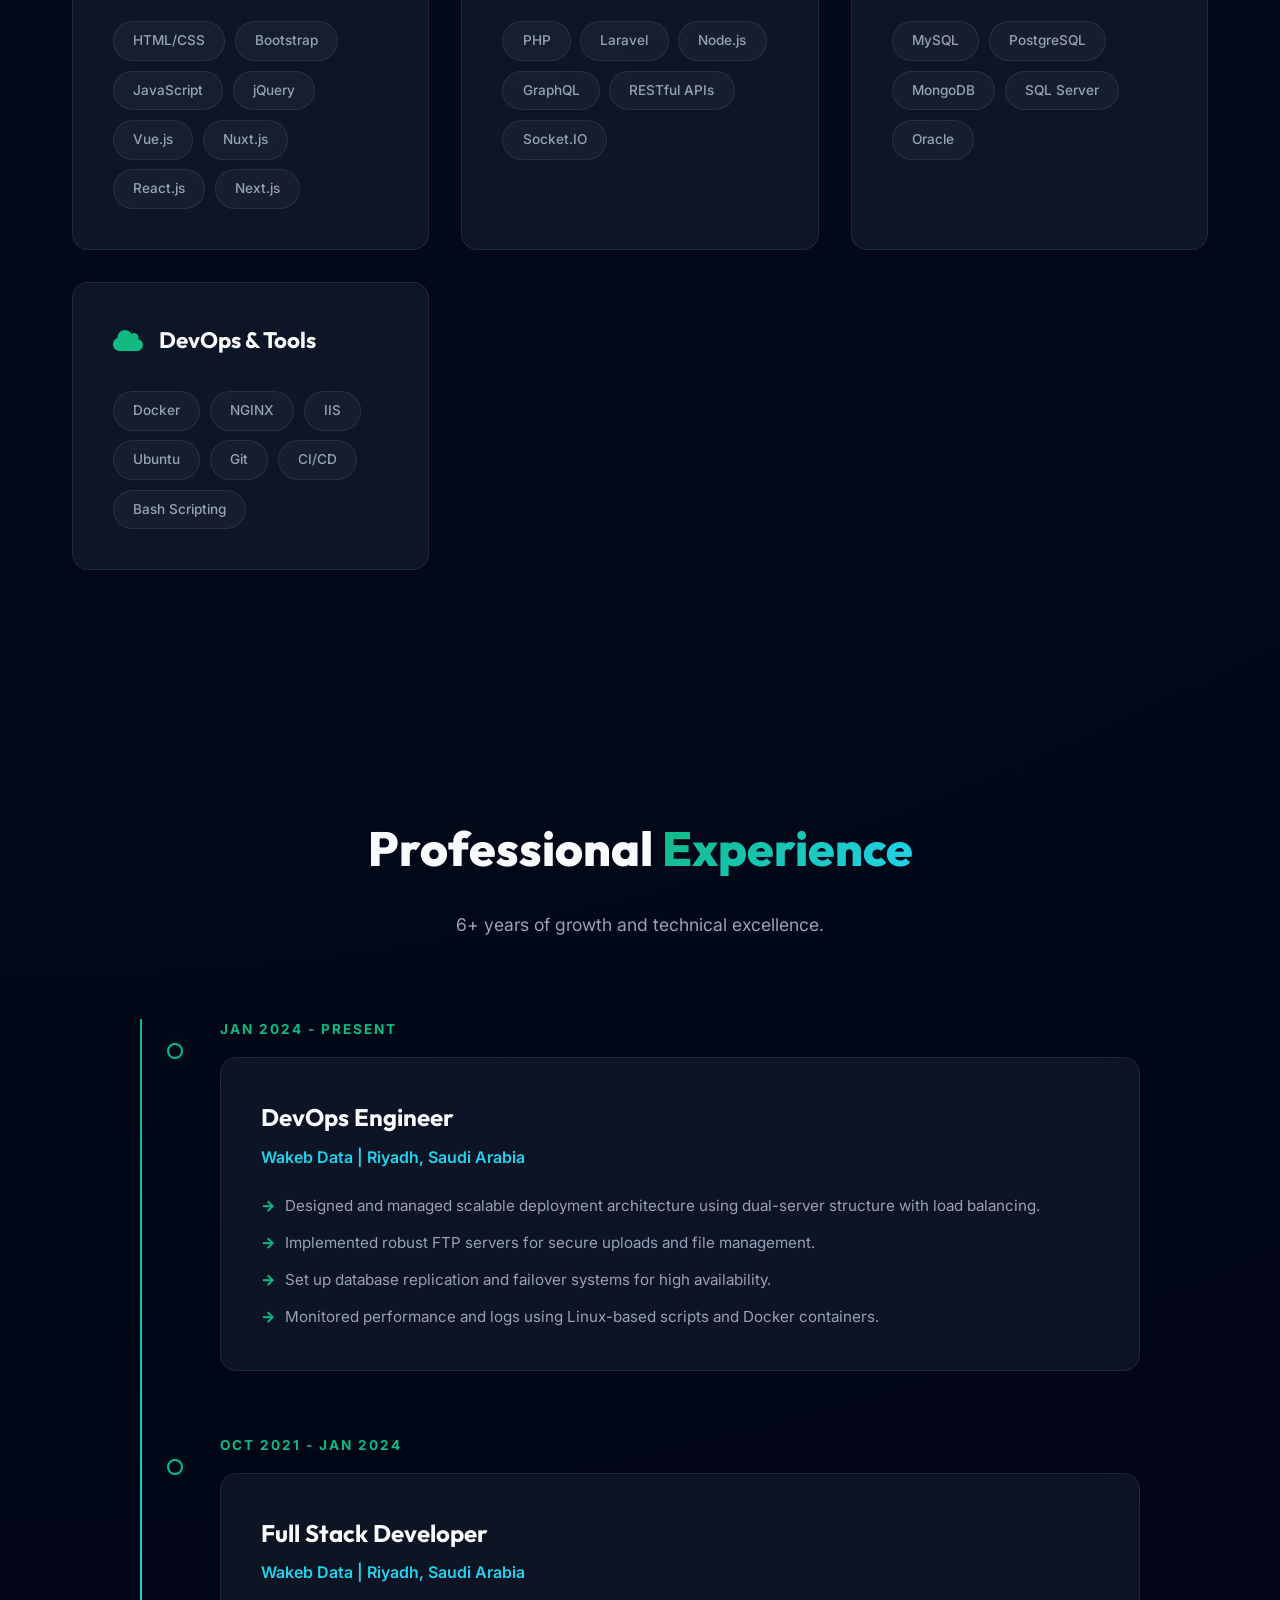
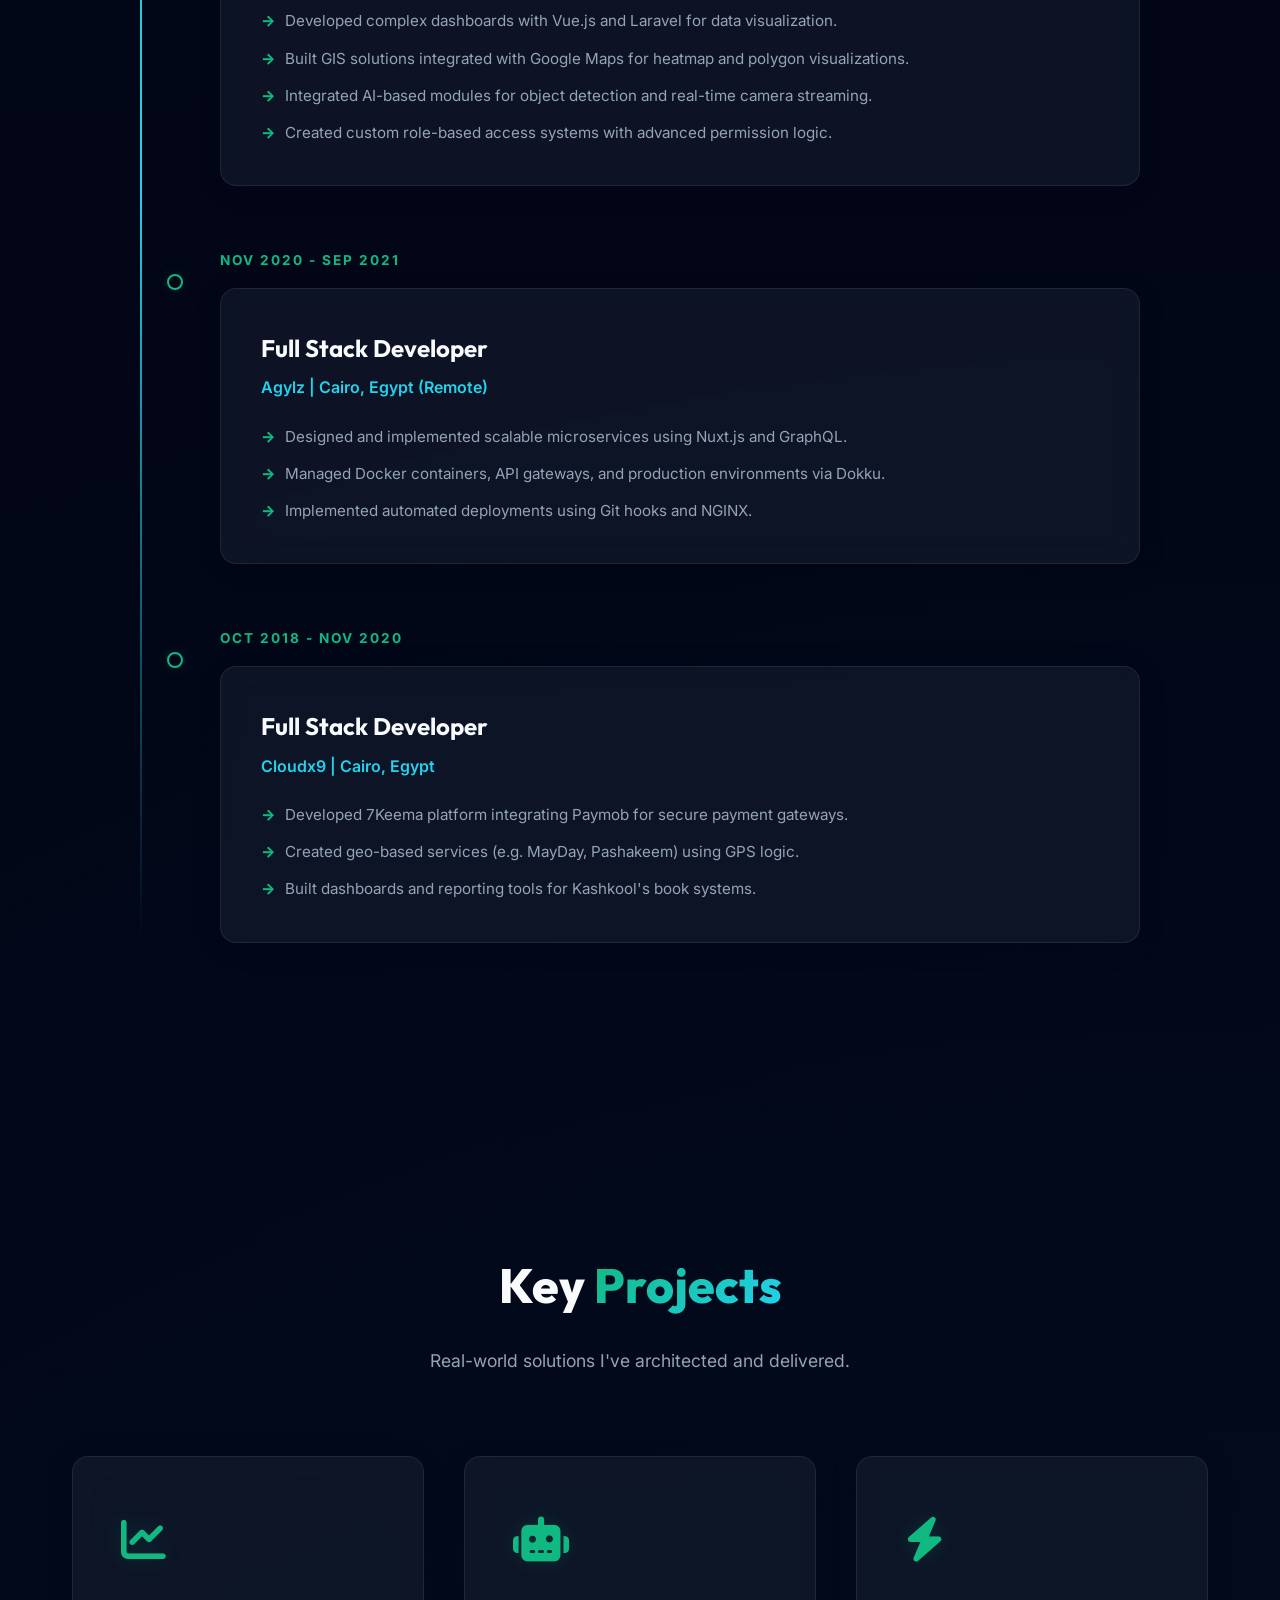
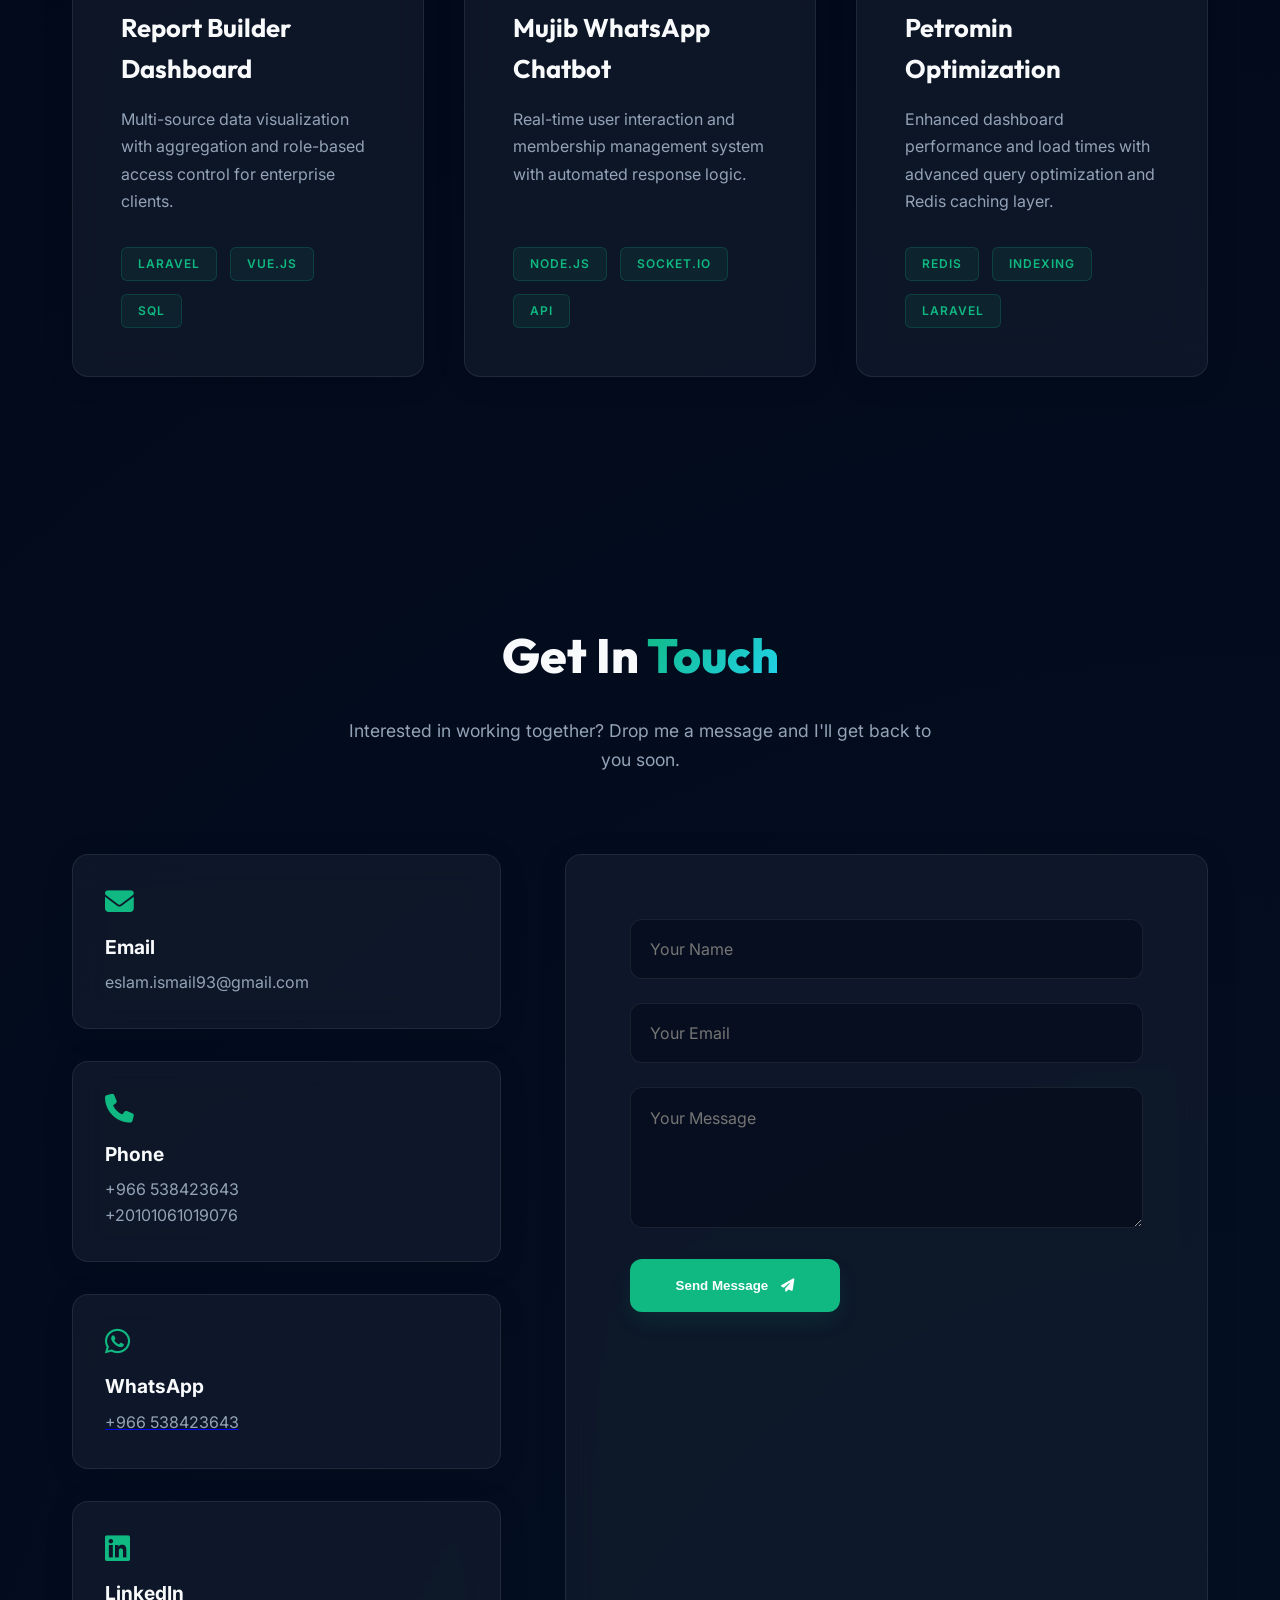
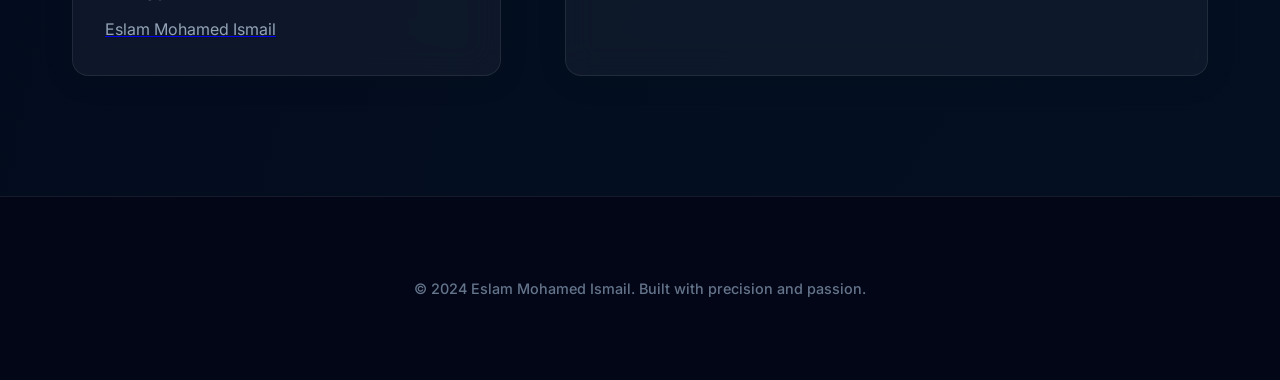
==== commit ec3d2ab7: "feat: Add initial portfolio website with resume document." ====
--- a/docs/index.html
+++ b/docs/index.html
@@ -1,24 +1,35 @@
 <!doctype html>
 <html lang="en">
-
-<head>
-  <meta charset="UTF-8" />
-  <meta name="viewport" content="width=device-width, initial-scale=1.0" />
-  <title>Eslam Mohamed Ismail | Senior Full Stack & DevOps Engineer</title>
-  <meta name="description"
-    content="Portfolio of Eslam Mohamed Ismail, a Senior Full Stack & DevOps Engineer with 6+ years of experience in building scalable web applications and CI/CD pipelines." />
-  <meta name="keywords"
-    content="Senior Full Stack Engineer, DevOps Engineer, PHP, Laravel, Node.js, Vue.js, Docker, CI/CD, Riyadh, Saudi Arabia" />
-
-  <!-- OpenGraph for Professional Sharing -->
-  <meta property="og:title" content="Eslam Mohamed Ismail | Senior Full Stack & DevOps Engineer" />
-  <meta property="og:description"
-    content="6+ years experience in Laravel, Vue.js, Node.js, and Docker. Building scalable web systems." />
-  <meta property="og:type" content="website" />
-  <meta property="og:url" content="https://eslamismail.github.io/portfolio/" />
-
-  <!-- Structured Data (JSON-LD) for ATS & Search Engines -->
-  <script type="application/ld+json">
+  <head>
+    <meta charset="UTF-8" />
+    <meta name="viewport" content="width=device-width, initial-scale=1.0" />
+    <title>Eslam Mohamed Ismail | Senior Full Stack & DevOps Engineer</title>
+    <meta
+      name="description"
+      content="Portfolio of Eslam Mohamed Ismail, a Senior Full Stack & DevOps Engineer with 6+ years of experience in building scalable web applications and CI/CD pipelines."
+    />
+    <meta
+      name="keywords"
+      content="Senior Full Stack Engineer, DevOps Engineer, PHP, Laravel, Node.js, Vue.js, Docker, CI/CD, Riyadh, Saudi Arabia"
+    />
+
+    <!-- OpenGraph for Professional Sharing -->
+    <meta
+      property="og:title"
+      content="Eslam Mohamed Ismail | Senior Full Stack & DevOps Engineer"
+    />
+    <meta
+      property="og:description"
+      content="6+ years experience in Laravel, Vue.js, Node.js, and Docker. Building scalable web systems."
+    />
+    <meta property="og:type" content="website" />
+    <meta
+      property="og:url"
+      content="https://eslamismail.github.io/portfolio/"
+    />
+
+    <!-- Structured Data (JSON-LD) for ATS & Search Engines -->
+    <script type="application/ld+json">
       {
         "@context": "https://schema.org",
         "@type": "Person",
@@ -46,360 +57,433 @@
       }
     </script>
 
-  <!-- Google Fonts -->
-  <link rel="preconnect" href="https://fonts.googleapis.com" />
-  <link rel="preconnect" href="https://fonts.gstatic.com" crossorigin />
-  <link
-    href="https://fonts.googleapis.com/css2?family=Inter:wght@300;400;500;600;700&family=Outfit:wght@400;600;800&display=swap"
-    rel="stylesheet" />
-  <link rel="stylesheet" href="style.css" />
-  <!-- Font Awesome -->
-  <link rel="stylesheet" href="https://cdnjs.cloudflare.com/ajax/libs/font-awesome/6.4.0/css/all.min.css" />
-</head>
-
-<body class="dark-theme">
-  <div class="cursor-glow"></div>
-
-  <nav class="glass-nav" role="navigation" aria-label="Main Navigation">
-    <div class="nav-container">
-      <a href="#" class="logo" aria-label="EMI Home">EMI<span>.</span></a>
-      <ul class="nav-links">
-        <li><a href="#hero">Home</a></li>
-        <li><a href="#skills">Skills</a></li>
-        <li><a href="#experience">Experience</a></li>
-        <li><a href="#projects">Projects</a></li>
-        <li><a href="#contact">Contact</a></li>
-      </ul>
-      <div class="nav-cta">
-        <a href="mailto:eslam.ismail93@gmail.com" class="btn-outline" aria-label="Hire Eslam">Hire Me</a>
+    <!-- Google Fonts -->
+    <link rel="preconnect" href="https://fonts.googleapis.com" />
+    <link rel="preconnect" href="https://fonts.gstatic.com" crossorigin />
+    <link
+      href="https://fonts.googleapis.com/css2?family=Inter:wght@300;400;500;600;700&family=Outfit:wght@400;600;800&display=swap"
+      rel="stylesheet"
+    />
+    <link rel="stylesheet" href="style.css" />
+    <!-- Font Awesome -->
+    <link
+      rel="stylesheet"
+      href="https://cdnjs.cloudflare.com/ajax/libs/font-awesome/6.4.0/css/all.min.css"
+    />
+  </head>
+
+  <body class="dark-theme">
+    <div class="cursor-glow"></div>
+
+    <nav class="glass-nav" role="navigation" aria-label="Main Navigation">
+      <div class="nav-container">
+        <a href="#" class="logo" aria-label="EMI Home">EMI<span>.</span></a>
+        <ul class="nav-links">
+          <li><a href="#hero">Home</a></li>
+          <li><a href="#skills">Skills</a></li>
+          <li><a href="#experience">Experience</a></li>
+          <li><a href="#projects">Projects</a></li>
+          <li><a href="#contact">Contact</a></li>
+        </ul>
+        <div class="nav-cta">
+          <a
+            href="mailto:eslam.ismail93@gmail.com"
+            class="btn-outline"
+            aria-label="Hire Eslam"
+            >Hire Me</a
+          >
+        </div>
       </div>
-    </div>
-  </nav>
-
-  <main id="main-content" role="main">
-    <!-- Hero Section -->
-    <section id="hero" class="hero-section" aria-labelledby="hero-title">
-      <div class="container grid-hero">
-        <div class="hero-content">
-          <h2 class="reveal">Hello, I'm</h2>
-          <h1 id="hero-title" class="reveal">
-            Eslam Mohamed <span class="accent">Ismail</span>
-          </h1>
-          <h3 class="reveal">Senior Full Stack Engineer | DevOps & SRE</h3>
-          <p class="reveal">
-            Results-driven engineer with 6+ years of experience in building
-            scalable web applications, dashboards, and high-performance
-            backend systems. Specializing in Laravel, Vue.js, Node.js, and
-            Docker.
-          </p>
-          <div class="hero-btns reveal">
-            <a href="#projects" class="btn-primary" aria-label="View Eslam's Projects">View My Work <i
-                class="fas fa-arrow-right"></i></a>
-            <a href="#contact" class="btn-secondary">Let's Talk</a>
-          </div>
-        </div>
-        <div class="hero-visual reveal" aria-hidden="true">
-          <div class="shape-blob"></div>
-          <div class="hero-card glass">
-            <div class="code-header">
-              <span class="dot red"></span>
-              <span class="dot yellow"></span>
-              <span class="dot green"></span>
-            </div>
-            <div class="code-content">
-              <pre><code><span class="keyword">const</span> <span class="variable">developer</span> = {
+    </nav>
+
+    <main id="main-content" role="main">
+      <!-- Hero Section -->
+      <section id="hero" class="hero-section" aria-labelledby="hero-title">
+        <div class="container grid-hero">
+          <div class="hero-content">
+            <h2 class="reveal">Hello, I'm</h2>
+            <h1 id="hero-title" class="reveal">
+              Eslam Mohamed <span class="accent">Ismail</span>
+            </h1>
+            <h3 class="reveal">Senior Full Stack Engineer | DevOps & SRE</h3>
+            <p class="reveal">
+              Results-driven engineer with 6+ years of experience in building
+              scalable web applications, dashboards, and high-performance
+              backend systems. Specializing in Laravel, Vue.js, Node.js, and
+              Docker.
+            </p>
+            <div class="hero-btns reveal">
+              <a
+                href="#projects"
+                class="btn-primary"
+                aria-label="View Eslam's Projects"
+                >View My Work <i class="fas fa-arrow-right"></i
+              ></a>
+              <a href="#contact" class="btn-secondary">Let's Talk</a>
+            </div>
+          </div>
+          <div class="hero-visual reveal" aria-hidden="true">
+            <div class="shape-blob"></div>
+            <div class="hero-card glass">
+              <div class="code-header">
+                <span class="dot red"></span>
+                <span class="dot yellow"></span>
+                <span class="dot green"></span>
+              </div>
+              <div class="code-content">
+                <pre><code><span class="keyword">const</span> <span class="variable">developer</span> = {
   <span class="property">name</span>: <span class="string">'Eslam Ismail'</span>,
   <span class="property">role</span>: <span class="string">'Full Stack'</span>,
   <span class="property">experience</span>: <span class="number">6</span>,
   <span class="property">passion</span>: <span class="string">'Scalable Systems'</span>
 };</code></pre>
-            </div>
-          </div>
-        </div>
-      </div>
-    </section>
-
-    <!-- Stats Counter Section -->
-    <section class="stats-section reveal" aria-label="Professional Statistics">
-      <div class="container grid-stats">
-        <div class="stat-item reveal-child">
-          <span class="stat-number">6+</span>
-          <span class="stat-label">Years Experience</span>
-        </div>
-        <div class="stat-item reveal-child">
-          <span class="stat-number">50+</span>
-          <span class="stat-label">Projects Completed</span>
-        </div>
-        <div class="stat-item reveal-child">
-          <span class="stat-number">10+</span>
-          <span class="stat-label">Tech Stack Mastered</span>
-        </div>
-      </div>
-    </section>
-
-    <!-- Technical Skills Section -->
-    <section id="skills" class="skills-section" aria-labelledby="skills-title">
-      <div class="container">
-        <div class="section-header reveal">
-          <h2 id="skills-title">
-            Technical <span class="accent">Skills</span>
-          </h2>
-          <p>My toolkit for building high-performance systems.</p>
-        </div>
-        <div class="skills-grid reveal">
-          <div class="skill-category reveal-child">
-            <h3><i class="fas fa-code" aria-hidden="true"></i> Frontend</h3>
-            <div class="skill-tags">
-              <span>HTML/CSS</span><span>Bootstrap</span><span>JavaScript</span><span>jQuery</span><span>Vue.js</span><span>Nuxt.js</span><span>React.js</span><span>Next.js</span>
-            </div>
-          </div>
-          <div class="skill-category reveal-child">
-            <h3><i class="fas fa-server" aria-hidden="true"></i> Backend</h3>
-            <div class="skill-tags">
-              <span>PHP</span><span>Laravel</span><span>Node.js</span><span>GraphQL</span><span>RESTful
-                APIs</span><span>Socket.IO</span>
-            </div>
-          </div>
-          <div class="skill-category reveal-child">
-            <h3>
-              <i class="fas fa-database" aria-hidden="true"></i> Databases
-            </h3>
-            <div class="skill-tags">
-              <span>MySQL</span><span>PostgreSQL</span><span>MongoDB</span><span>SQL Server</span><span>Oracle</span>
-            </div>
-          </div>
-          <div class="skill-category reveal-child">
-            <h3>
-              <i class="fas fa-cloud" aria-hidden="true"></i> DevOps & Tools
-            </h3>
-            <div class="skill-tags">
-              <span>Docker</span><span>NGINX</span><span>IIS</span><span>Ubuntu</span><span>Git</span><span>CI/CD</span><span>Bash
-                Scripting</span>
-            </div>
-          </div>
-        </div>
-      </div>
-    </section>
-
-    <!-- Experience Section -->
-    <section id="experience" class="experience-section" aria-labelledby="experience-title">
-      <div class="container">
-        <div class="section-header reveal">
-          <h2 id="experience-title">
-            Professional <span class="accent">Experience</span>
-          </h2>
-          <p>6+ years of growth and technical excellence.</p>
-        </div>
-        <div class="timeline">
-          <div class="timeline-item reveal">
-            <span class="timeline-date">Jan 2024 - Present</span>
-            <div class="timeline-content glass">
-              <h3>DevOps Engineer</h3>
-              <h4>Wakeb Data | Riyadh, Saudi Arabia</h4>
-              <ul>
-                <li>
-                  Designed and managed scalable deployment architecture using
-                  dual-server structure with load balancing.
-                </li>
-                <li>
-                  Implemented robust FTP servers for secure uploads and file
-                  management.
-                </li>
-                <li>
-                  Set up database replication and failover systems for high
-                  availability.
-                </li>
-                <li>
-                  Monitored performance and logs using Linux-based scripts and
-                  Docker containers.
-                </li>
-              </ul>
-            </div>
-          </div>
-          <div class="timeline-item reveal">
-            <span class="timeline-date">Oct 2021 - Jan 2024</span>
-            <div class="timeline-content glass">
-              <h3>Full Stack Developer</h3>
-              <h4>Wakeb Data | Riyadh, Saudi Arabia</h4>
-              <ul>
-                <li>
-                  Developed complex dashboards with Vue.js and Laravel for
-                  data visualization.
-                </li>
-                <li>
-                  Built GIS solutions integrated with Google Maps for heatmap
-                  and polygon visualizations.
-                </li>
-                <li>
-                  Integrated AI-based modules for object detection and
-                  real-time camera streaming.
-                </li>
-                <li>
-                  Created custom role-based access systems with advanced
-                  permission logic.
-                </li>
-              </ul>
-            </div>
-          </div>
-          <div class="timeline-item reveal">
-            <span class="timeline-date">Nov 2020 - Sep 2021</span>
-            <div class="timeline-content glass">
-              <h3>Full Stack Developer</h3>
-              <h4>Agylz | Cairo, Egypt (Remote)</h4>
-              <ul>
-                <li>
-                  Designed and implemented scalable microservices using
-                  Nuxt.js and GraphQL.
-                </li>
-                <li>
-                  Managed Docker containers, API gateways, and production
-                  environments via Dokku.
-                </li>
-                <li>
-                  Implemented automated deployments using Git hooks and NGINX.
-                </li>
-              </ul>
-            </div>
-          </div>
-          <div class="timeline-item reveal">
-            <span class="timeline-date">Oct 2018 - Nov 2020</span>
-            <div class="timeline-content glass">
-              <h3>Full Stack Developer</h3>
-              <h4>Cloudx9 | Cairo, Egypt</h4>
-              <ul>
-                <li>
-                  Developed 7Keema platform integrating Paymob for secure
-                  payment gateways.
-                </li>
-                <li>
-                  Created geo-based services (e.g. MayDay, Pashakeem) using
-                  GPS logic.
-                </li>
-                <li>
-                  Built dashboards and reporting tools for Kashkool's book
-                  systems.
-                </li>
-              </ul>
-            </div>
-          </div>
-        </div>
-      </div>
-    </section>
-
-    <!-- Projects Section -->
-    <section id="projects" class="projects-section" aria-labelledby="projects-title">
-      <div class="container">
-        <div class="section-header reveal">
-          <h2 id="projects-title">
-            Key <span class="accent">Projects</span>
-          </h2>
-          <p>Real-world solutions I've architected and delivered.</p>
-        </div>
-        <div class="projects-grid">
-          <div class="project-card reveal glass">
-            <div class="project-icon">
-              <i class="fas fa-chart-line" aria-hidden="true"></i>
-            </div>
-            <h3>Report Builder Dashboard</h3>
+              </div>
+            </div>
+          </div>
+        </div>
+      </section>
+
+      <!-- Stats Counter Section -->
+      <section
+        class="stats-section reveal"
+        aria-label="Professional Statistics"
+      >
+        <div class="container grid-stats">
+          <div class="stat-item reveal-child">
+            <span class="stat-number">6+</span>
+            <span class="stat-label">Years Experience</span>
+          </div>
+          <div class="stat-item reveal-child">
+            <span class="stat-number">50+</span>
+            <span class="stat-label">Projects Completed</span>
+          </div>
+          <div class="stat-item reveal-child">
+            <span class="stat-number">10+</span>
+            <span class="stat-label">Tech Stack Mastered</span>
+          </div>
+        </div>
+      </section>
+
+      <!-- Technical Skills Section -->
+      <section
+        id="skills"
+        class="skills-section"
+        aria-labelledby="skills-title"
+      >
+        <div class="container">
+          <div class="section-header reveal">
+            <h2 id="skills-title">
+              Technical <span class="accent">Skills</span>
+            </h2>
+            <p>My toolkit for building high-performance systems.</p>
+          </div>
+          <div class="skills-grid reveal">
+            <div class="skill-category reveal-child">
+              <h3><i class="fas fa-code" aria-hidden="true"></i> Frontend</h3>
+              <div class="skill-tags">
+                <span>HTML/CSS</span><span>Bootstrap</span
+                ><span>JavaScript</span><span>jQuery</span><span>Vue.js</span
+                ><span>Nuxt.js</span><span>React.js</span><span>Next.js</span>
+              </div>
+            </div>
+            <div class="skill-category reveal-child">
+              <h3><i class="fas fa-server" aria-hidden="true"></i> Backend</h3>
+              <div class="skill-tags">
+                <span>PHP</span><span>Laravel</span><span>Node.js</span
+                ><span>GraphQL</span><span>RESTful APIs</span
+                ><span>Socket.IO</span>
+              </div>
+            </div>
+            <div class="skill-category reveal-child">
+              <h3>
+                <i class="fas fa-database" aria-hidden="true"></i> Databases
+              </h3>
+              <div class="skill-tags">
+                <span>MySQL</span><span>PostgreSQL</span><span>MongoDB</span
+                ><span>SQL Server</span><span>Oracle</span>
+              </div>
+            </div>
+            <div class="skill-category reveal-child">
+              <h3>
+                <i class="fas fa-cloud" aria-hidden="true"></i> DevOps & Tools
+              </h3>
+              <div class="skill-tags">
+                <span>Docker</span><span>NGINX</span><span>IIS</span
+                ><span>Ubuntu</span><span>Git</span><span>CI/CD</span
+                ><span>Bash Scripting</span>
+              </div>
+            </div>
+          </div>
+        </div>
+      </section>
+
+      <!-- Experience Section -->
+      <section
+        id="experience"
+        class="experience-section"
+        aria-labelledby="experience-title"
+      >
+        <div class="container">
+          <div class="section-header reveal">
+            <h2 id="experience-title">
+              Professional <span class="accent">Experience</span>
+            </h2>
+            <p>6+ years of growth and technical excellence.</p>
+          </div>
+          <div class="timeline">
+            <div class="timeline-item reveal">
+              <span class="timeline-date">Jan 2024 - Present</span>
+              <div class="timeline-content glass">
+                <h3>DevOps Engineer</h3>
+                <h4>Wakeb Data | Riyadh, Saudi Arabia</h4>
+                <ul>
+                  <li>
+                    Designed and managed scalable deployment architecture using
+                    dual-server structure with load balancing.
+                  </li>
+                  <li>
+                    Implemented robust FTP servers for secure uploads and file
+                    management.
+                  </li>
+                  <li>
+                    Set up database replication and failover systems for high
+                    availability.
+                  </li>
+                  <li>
+                    Monitored performance and logs using Linux-based scripts and
+                    Docker containers.
+                  </li>
+                </ul>
+              </div>
+            </div>
+            <div class="timeline-item reveal">
+              <span class="timeline-date">Oct 2021 - Jan 2024</span>
+              <div class="timeline-content glass">
+                <h3>Full Stack Developer</h3>
+                <h4>Wakeb Data | Riyadh, Saudi Arabia</h4>
+                <ul>
+                  <li>
+                    Developed complex dashboards with Vue.js and Laravel for
+                    data visualization.
+                  </li>
+                  <li>
+                    Built GIS solutions integrated with Google Maps for heatmap
+                    and polygon visualizations.
+                  </li>
+                  <li>
+                    Integrated AI-based modules for object detection and
+                    real-time camera streaming.
+                  </li>
+                  <li>
+                    Created custom role-based access systems with advanced
+                    permission logic.
+                  </li>
+                </ul>
+              </div>
+            </div>
+            <div class="timeline-item reveal">
+              <span class="timeline-date">Nov 2020 - Sep 2021</span>
+              <div class="timeline-content glass">
+                <h3>Full Stack Developer</h3>
+                <h4>Agylz | Cairo, Egypt (Remote)</h4>
+                <ul>
+                  <li>
+                    Designed and implemented scalable microservices using
+                    Nuxt.js and GraphQL.
+                  </li>
+                  <li>
+                    Managed Docker containers, API gateways, and production
+                    environments via Dokku.
+                  </li>
+                  <li>
+                    Implemented automated deployments using Git hooks and NGINX.
+                  </li>
+                </ul>
+              </div>
+            </div>
+            <div class="timeline-item reveal">
+              <span class="timeline-date">Oct 2018 - Nov 2020</span>
+              <div class="timeline-content glass">
+                <h3>Full Stack Developer</h3>
+                <h4>Cloudx9 | Cairo, Egypt</h4>
+                <ul>
+                  <li>
+                    Developed 7Keema platform integrating Paymob for secure
+                    payment gateways.
+                  </li>
+                  <li>
+                    Created geo-based services (e.g. MayDay, Pashakeem) using
+                    GPS logic.
+                  </li>
+                  <li>
+                    Built dashboards and reporting tools for Kashkool's book
+                    systems.
+                  </li>
+                </ul>
+              </div>
+            </div>
+          </div>
+        </div>
+      </section>
+
+      <!-- Projects Section -->
+      <section
+        id="projects"
+        class="projects-section"
+        aria-labelledby="projects-title"
+      >
+        <div class="container">
+          <div class="section-header reveal">
+            <h2 id="projects-title">
+              Key <span class="accent">Projects</span>
+            </h2>
+            <p>Real-world solutions I've architected and delivered.</p>
+          </div>
+          <div class="projects-grid">
+            <div class="project-card reveal glass">
+              <div class="project-icon">
+                <i class="fas fa-chart-line" aria-hidden="true"></i>
+              </div>
+              <h3>Report Builder Dashboard</h3>
+              <p>
+                Multi-source data visualization with aggregation and role-based
+                access control for enterprise clients.
+              </p>
+              <div class="project-tags">
+                <span>Laravel</span><span>Vue.js</span><span>SQL</span>
+              </div>
+            </div>
+            <div class="project-card reveal glass">
+              <div class="project-icon">
+                <i class="fas fa-robot" aria-hidden="true"></i>
+              </div>
+              <h3>Mujib WhatsApp Chatbot</h3>
+              <p>
+                Real-time user interaction and membership management system with
+                automated response logic.
+              </p>
+              <div class="project-tags">
+                <span>Node.js</span><span>Socket.IO</span><span>API</span>
+              </div>
+            </div>
+            <div class="project-card reveal glass">
+              <div class="project-icon">
+                <i class="fas fa-bolt" aria-hidden="true"></i>
+              </div>
+              <h3>Petromin Optimization</h3>
+              <p>
+                Enhanced dashboard performance and load times with advanced
+                query optimization and Redis caching layer.
+              </p>
+              <div class="project-tags">
+                <span>Redis</span><span>Indexing</span><span>Laravel</span>
+              </div>
+            </div>
+          </div>
+        </div>
+      </section>
+
+      <!-- Contact Section -->
+      <section
+        id="contact"
+        class="contact-section"
+        aria-labelledby="contact-title"
+      >
+        <div class="container">
+          <div class="section-header reveal">
+            <h2 id="contact-title">Get In <span class="accent">Touch</span></h2>
             <p>
-              Multi-source data visualization with aggregation and role-based
-              access control for enterprise clients.
+              Interested in working together? Drop me a message and I'll get
+              back to you soon.
             </p>
-            <div class="project-tags">
-              <span>Laravel</span><span>Vue.js</span><span>SQL</span>
-            </div>
-          </div>
-          <div class="project-card reveal glass">
-            <div class="project-icon">
-              <i class="fas fa-robot" aria-hidden="true"></i>
-            </div>
-            <h3>Mujib WhatsApp Chatbot</h3>
-            <p>
-              Real-time user interaction and membership management system with
-              automated response logic.
-            </p>
-            <div class="project-tags">
-              <span>Node.js</span><span>Socket.IO</span><span>API</span>
-            </div>
-          </div>
-          <div class="project-card reveal glass">
-            <div class="project-icon">
-              <i class="fas fa-bolt" aria-hidden="true"></i>
-            </div>
-            <h3>Petromin Optimization</h3>
-            <p>
-              Enhanced dashboard performance and load times with advanced
-              query optimization and Redis caching layer.
-            </p>
-            <div class="project-tags">
-              <span>Redis</span><span>Indexing</span><span>Laravel</span>
-            </div>
-          </div>
-        </div>
-      </div>
-    </section>
-
-    <!-- Contact Section -->
-    <section id="contact" class="contact-section" aria-labelledby="contact-title">
-      <div class="container">
-        <div class="section-header reveal">
-          <h2 id="contact-title">Get In <span class="accent">Touch</span></h2>
-          <p>
-            Interested in working together? Drop me a message and I'll get
-            back to you soon.
-          </p>
-        </div>
-        <div class="contact-grid">
-          <div class="contact-info reveal">
-            <div class="contact-card glass">
-              <i class="fas fa-envelope" aria-hidden="true"></i>
-              <h4>Email</h4>
-              <p>eslam.ismail93@gmail.com</p>
-            </div>
-            <div class="contact-card glass">
-              <i class="fas fa-phone" aria-hidden="true"></i>
-              <h4>Phone</h4>
-              <p>+966 538423643</p>
-              <p>+2010 1061019076</p>
-            </div>
-            <div class="contact-card glass">
-              <i class="fab fa-linkedin" aria-hidden="true"></i>
-              <h4>LinkedIn</h4>
-              <p>Eslam Mohamed Ismail</p>
-            </div>
-          </div>
-          <form class="contact-form reveal glass" onsubmit="
+          </div>
+          <div class="contact-grid">
+            <div class="contact-info reveal">
+              <div class="contact-card glass">
+                <i class="fas fa-envelope" aria-hidden="true"></i>
+                <h4>Email</h4>
+                <p>eslam.ismail93@gmail.com</p>
+              </div>
+              <div class="contact-card glass">
+                <i class="fas fa-phone" aria-hidden="true"></i>
+                <h4>Phone</h4>
+                <p>+966 538423643</p>
+                <p>+20101061019076</p>
+              </div>
+
+              <div class="contact-card glass">
+                <i class="fab fa-whatsapp" aria-hidden="true"></i>
+                <h4>WhatsApp</h4>
+                <a href="https://wa.me/+966538423643" target="_blank">
+                  <p>+966 538423643</p>
+                </a>
+              </div>
+
+              <div class="contact-card glass">
+                <i class="fab fa-linkedin" aria-hidden="true"></i>
+                <h4>LinkedIn</h4>
+                <a
+                  href="https://www.linkedin.com/in/eslam-mohamed-ismail-213224b6/"
+                  target="_blank"
+                >
+                  <p>Eslam Mohamed Ismail</p>
+                </a>
+              </div>
+            </div>
+            <form
+              class="contact-form reveal glass"
+              onsubmit="
                 event.preventDefault();
                 alert('Message sent! (Mockup only)');
-              " aria-label="Contact Form">
-            <div class="form-group">
-              <input type="text" placeholder="Your Name" aria-label="Your Name" required />
-            </div>
-            <div class="form-group">
-              <input type="email" placeholder="Your Email" aria-label="Your Email" required />
-            </div>
-            <div class="form-group">
-              <textarea placeholder="Your Message" aria-label="Your Message" rows="5" required></textarea>
-            </div>
-            <button type="submit" class="btn-primary" aria-label="Send Message">
-              Send Message
-              <i class="fas fa-paper-plane" aria-hidden="true"></i>
-            </button>
-          </form>
-        </div>
+              "
+              aria-label="Contact Form"
+            >
+              <div class="form-group">
+                <input
+                  type="text"
+                  placeholder="Your Name"
+                  aria-label="Your Name"
+                  required
+                />
+              </div>
+              <div class="form-group">
+                <input
+                  type="email"
+                  placeholder="Your Email"
+                  aria-label="Your Email"
+                  required
+                />
+              </div>
+              <div class="form-group">
+                <textarea
+                  placeholder="Your Message"
+                  aria-label="Your Message"
+                  rows="5"
+                  required
+                ></textarea>
+              </div>
+              <button
+                type="submit"
+                class="btn-primary"
+                aria-label="Send Message"
+              >
+                Send Message
+                <i class="fas fa-paper-plane" aria-hidden="true"></i>
+              </button>
+            </form>
+          </div>
+        </div>
+      </section>
+    </main>
+
+    <footer class="footer">
+      <div class="container">
+        <p>
+          &copy; 2024 Eslam Mohamed Ismail. Built with precision and passion.
+        </p>
       </div>
-    </section>
-  </main>
-
-  <footer class="footer">
-    <div class="container">
-      <p>
-        &copy; 2024 Eslam Mohamed Ismail. Built with precision and passion.
-      </p>
-    </div>
-  </footer>
-
-  <script src="script.js"></script>
-</body>
-
-</html>+    </footer>
+
+    <script src="script.js"></script>
+  </body>
+</html>
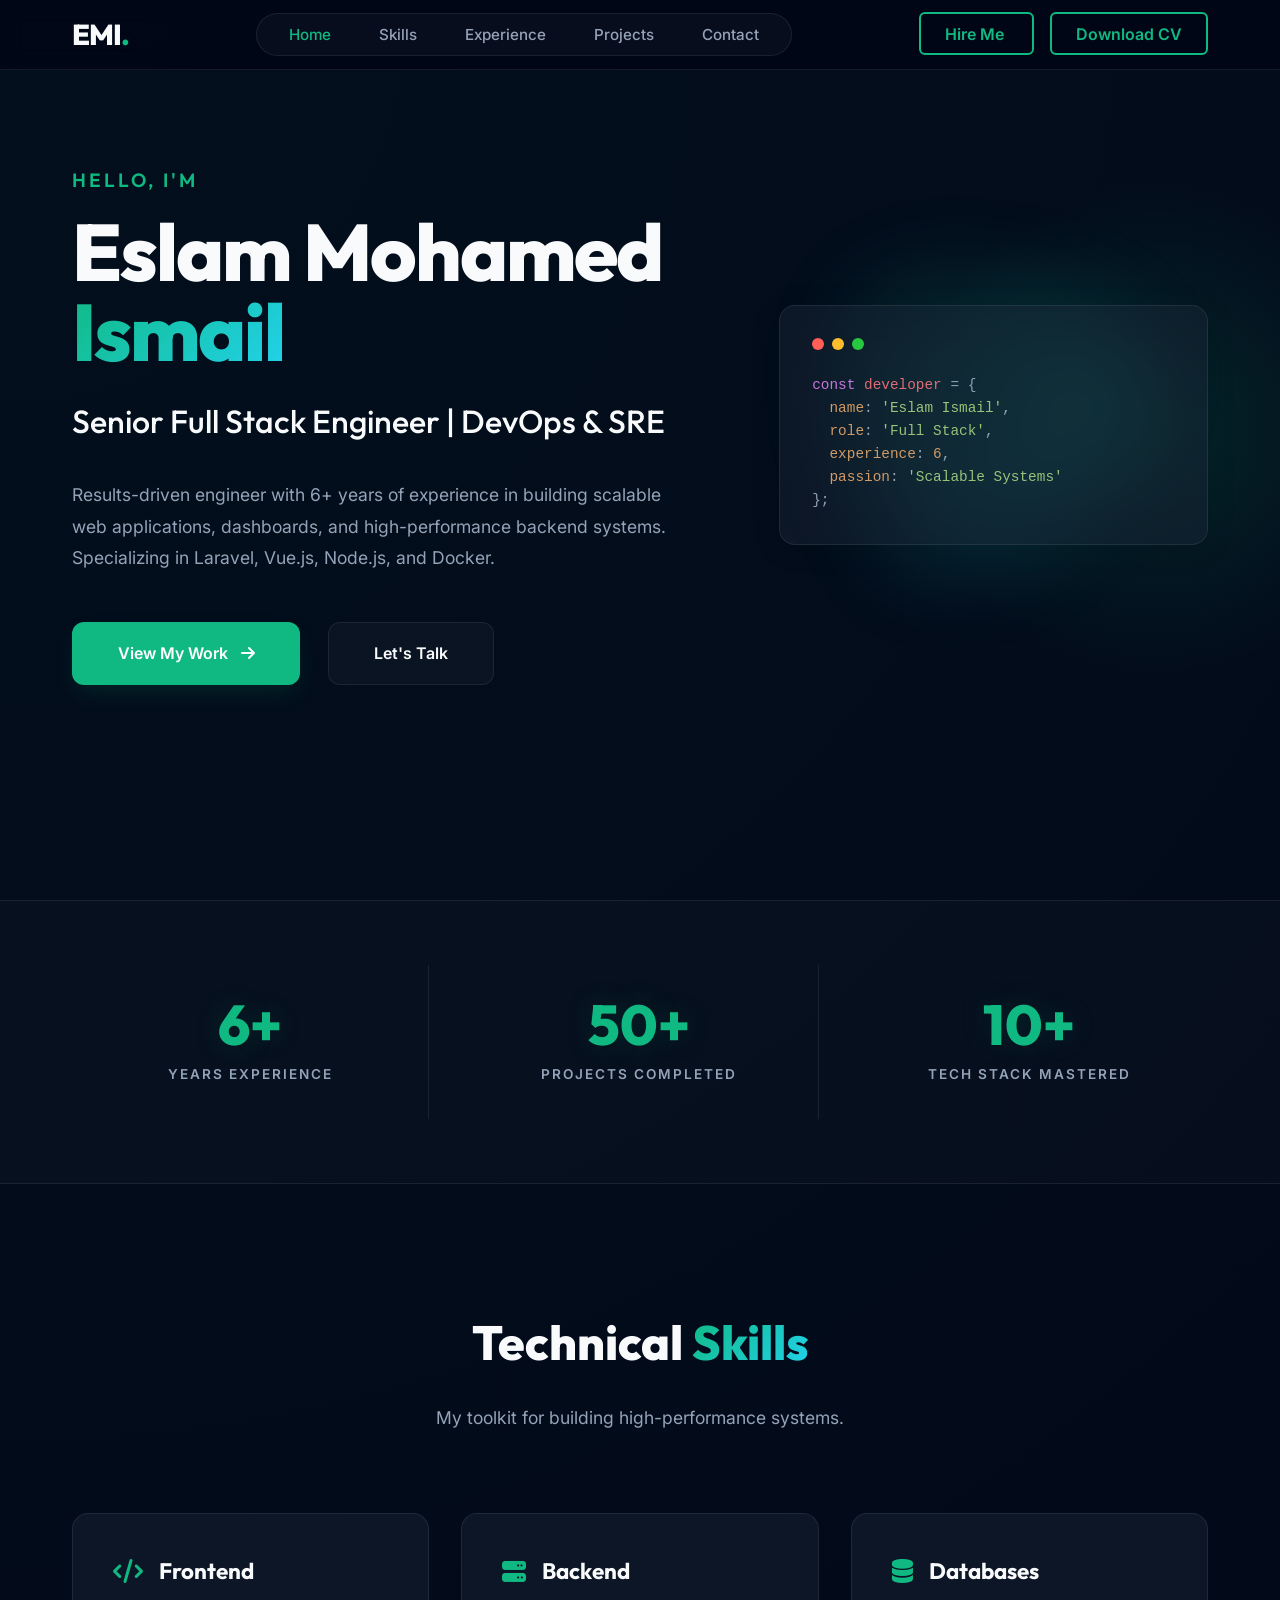
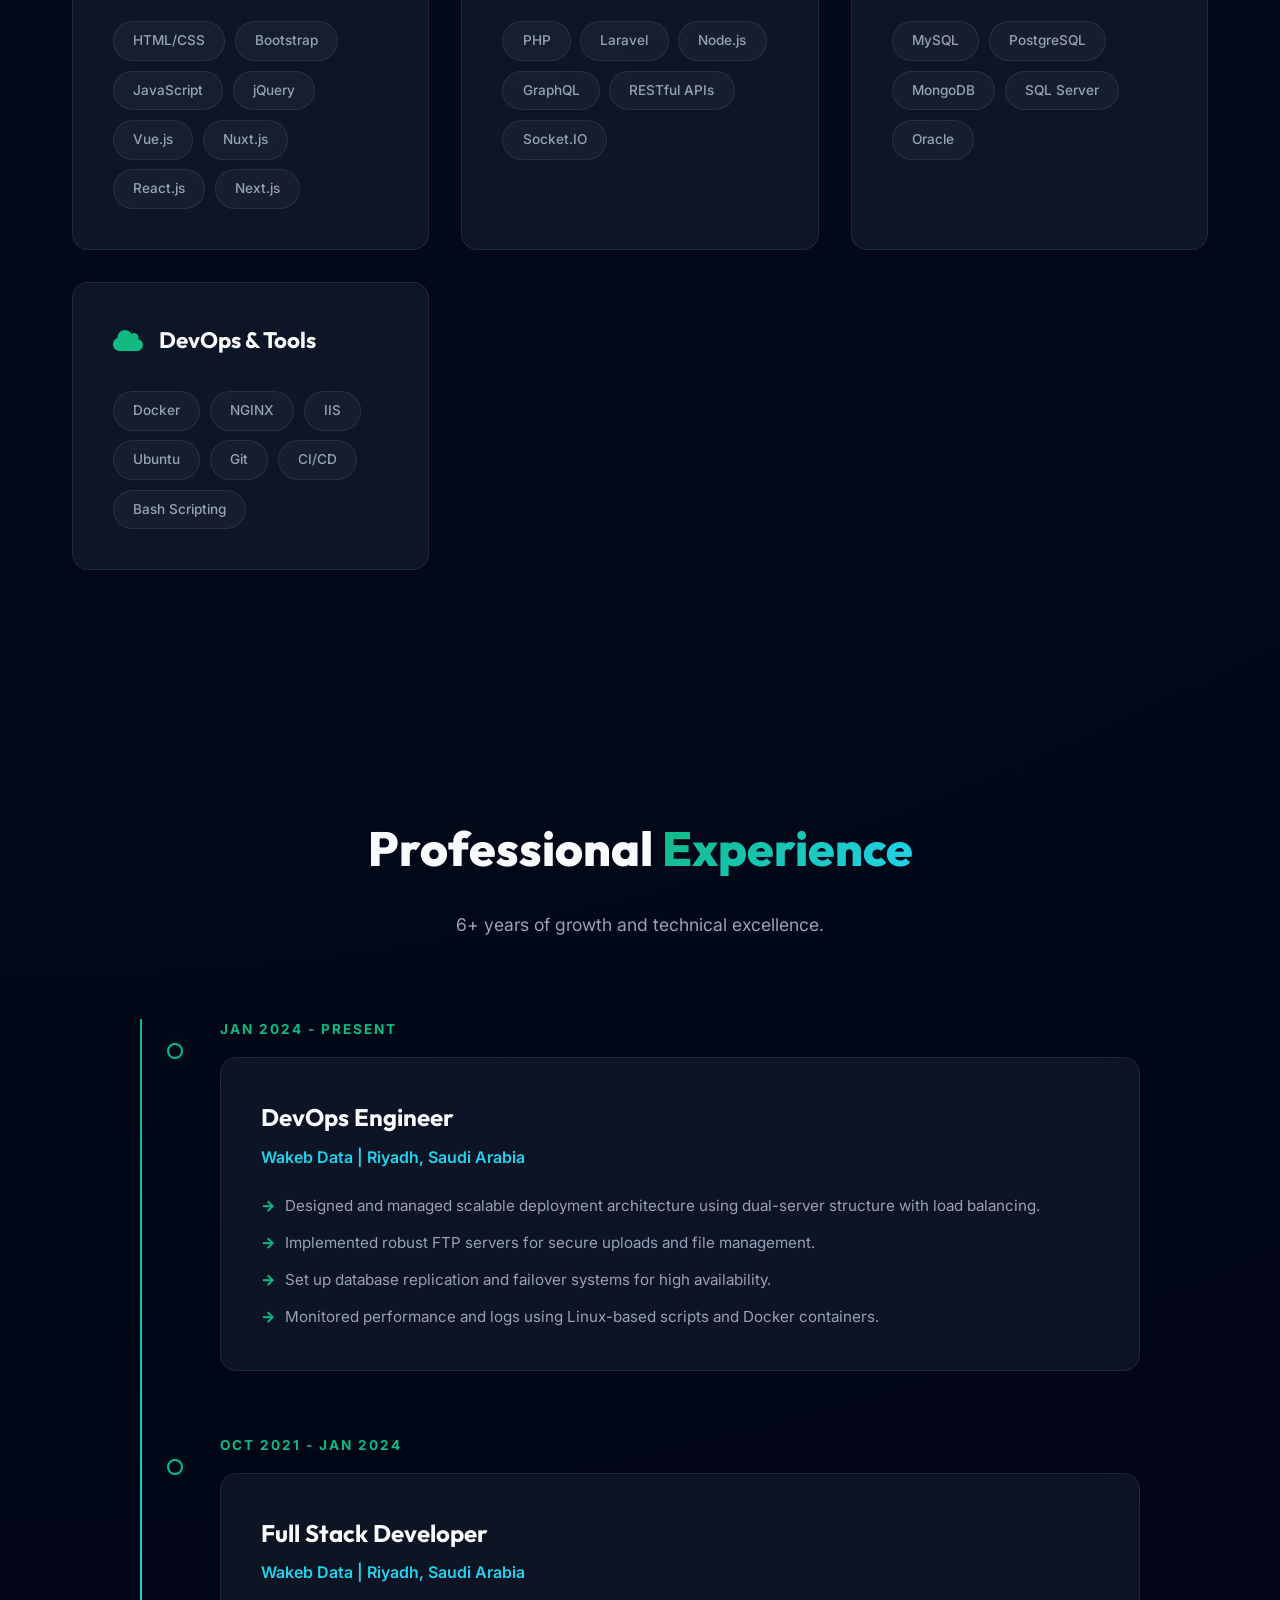
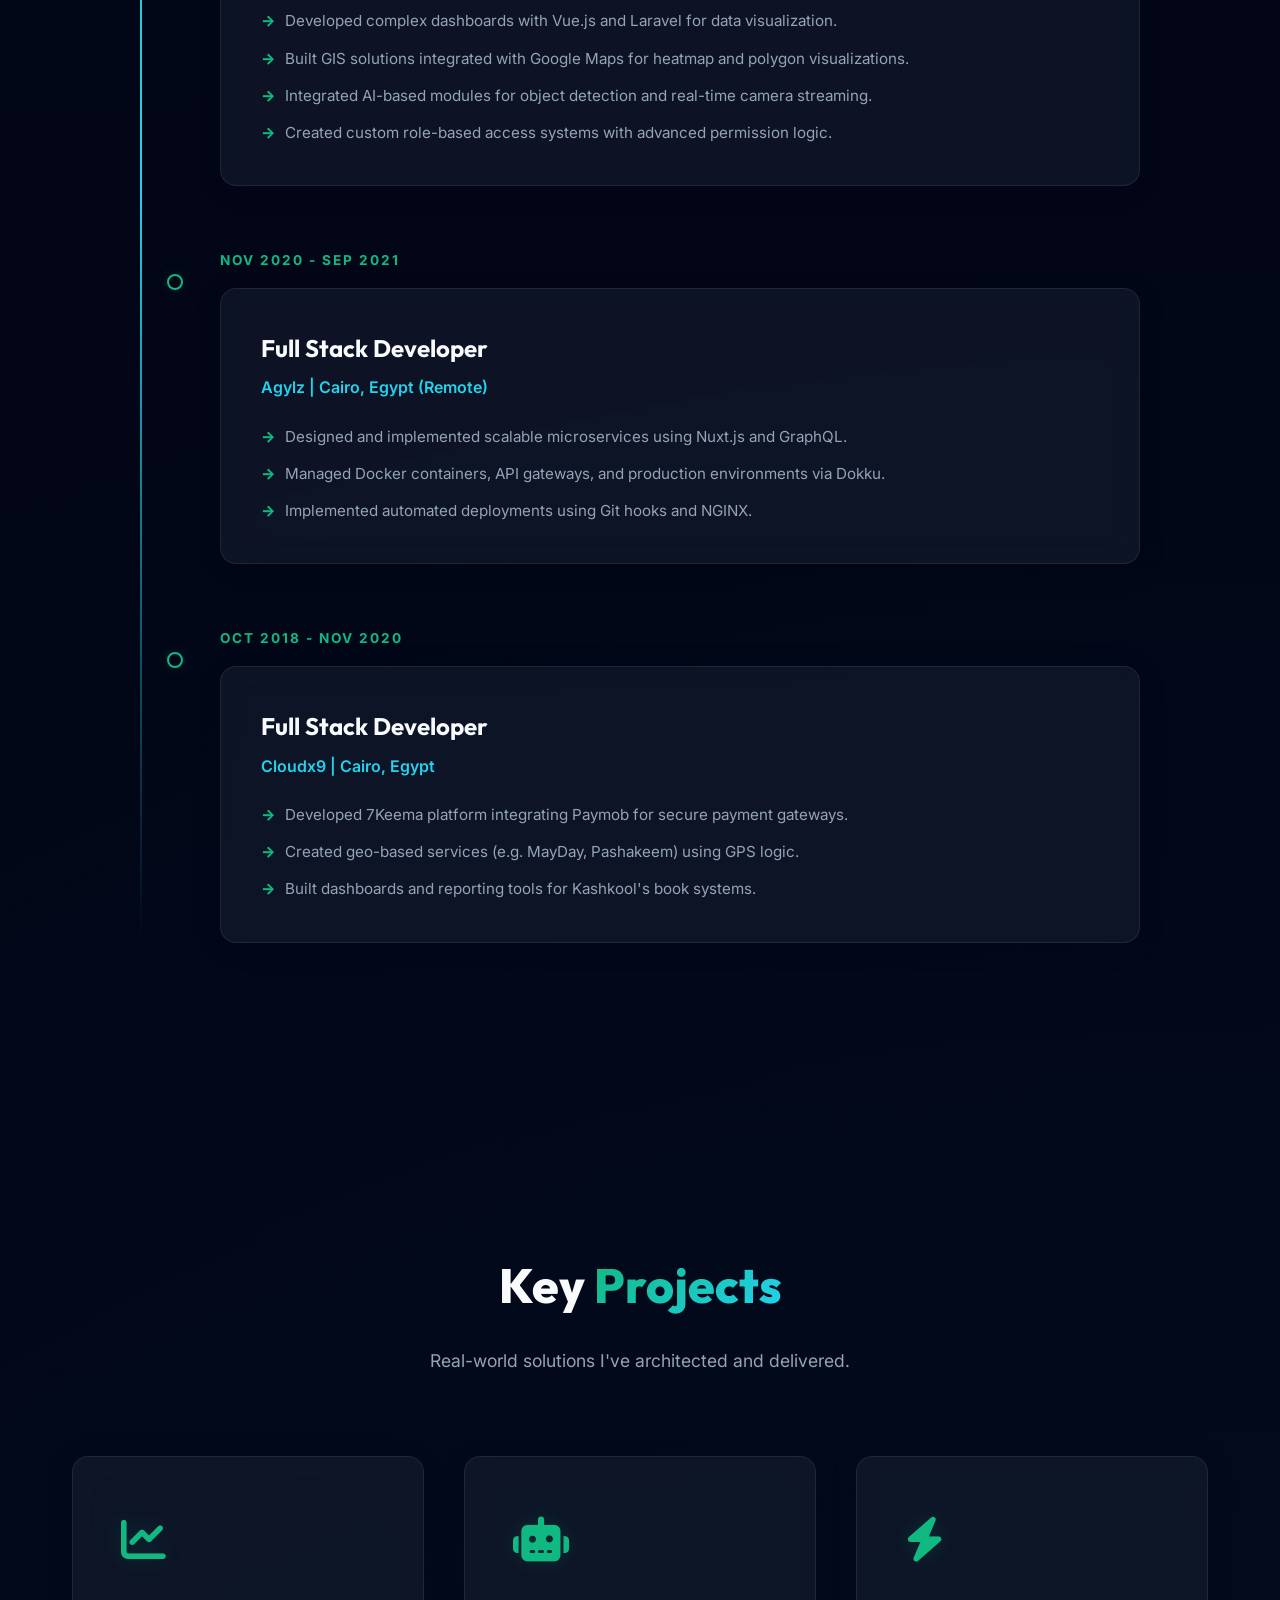
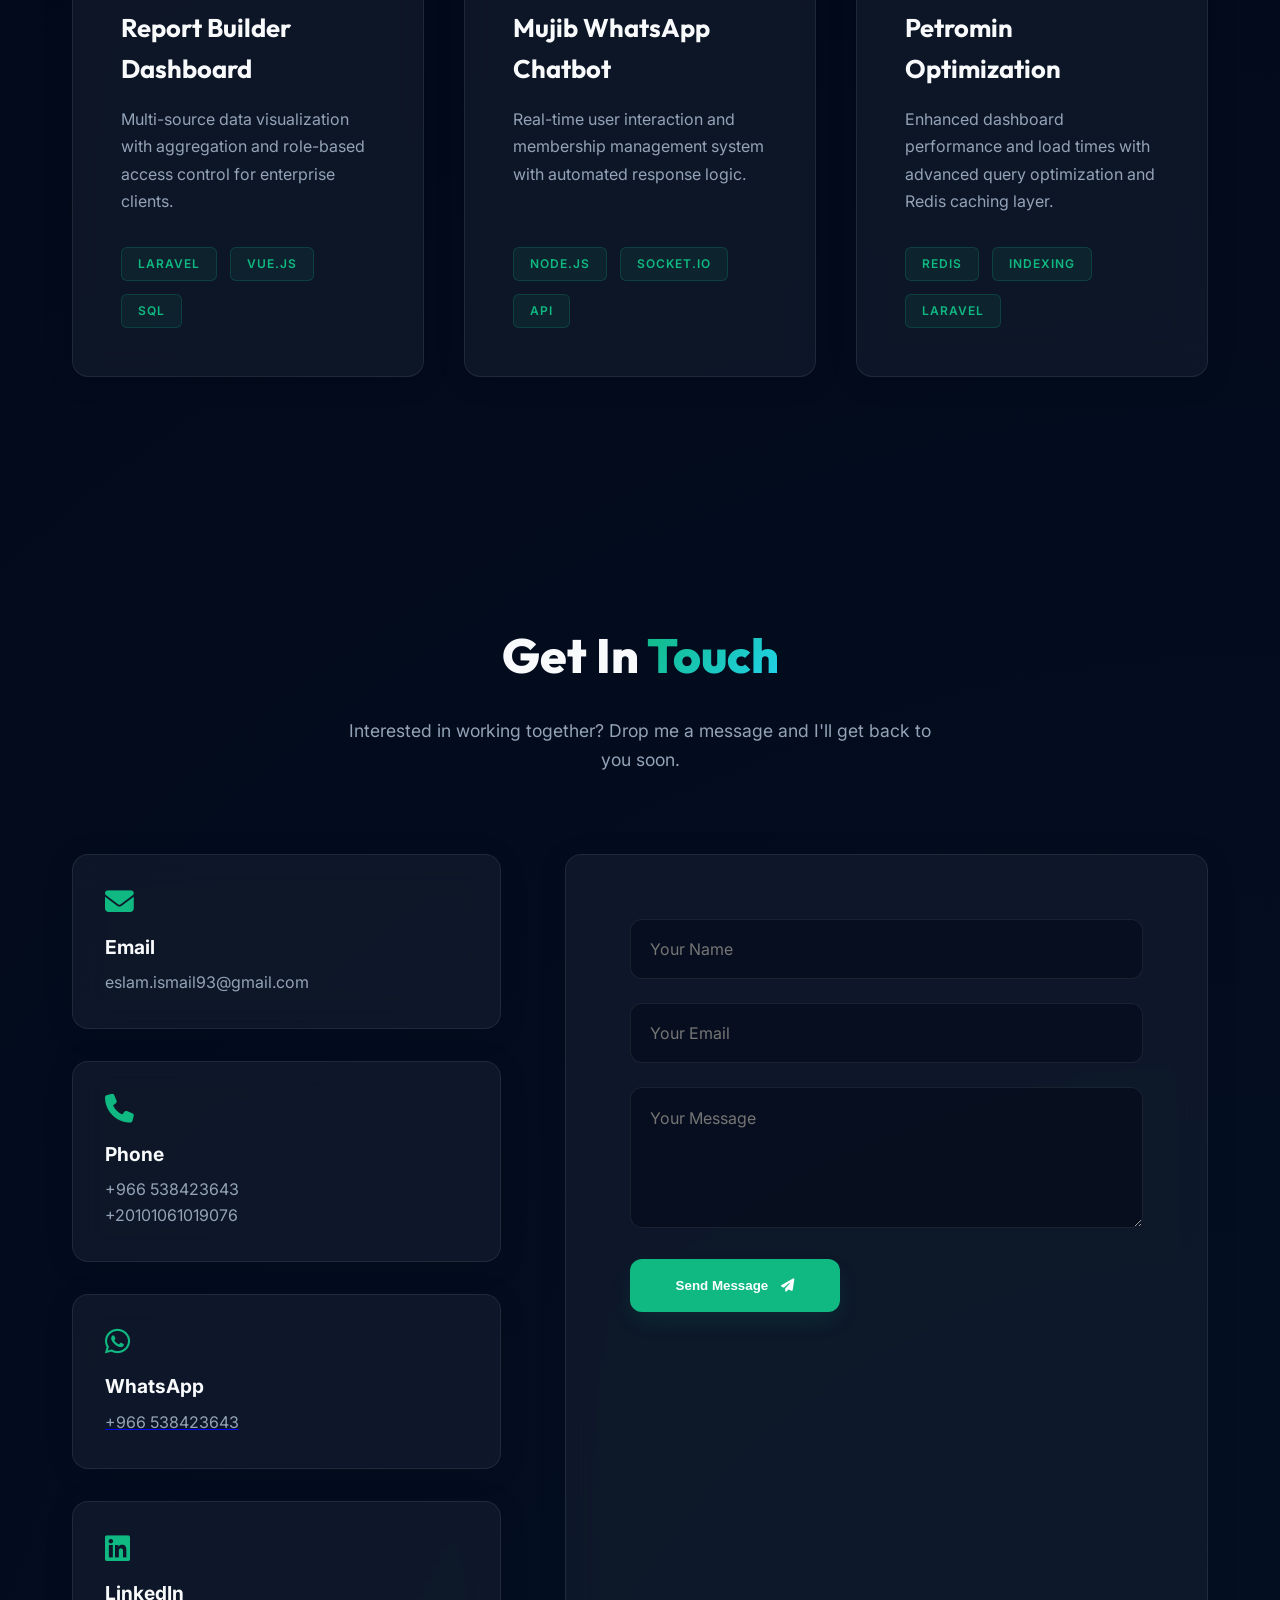
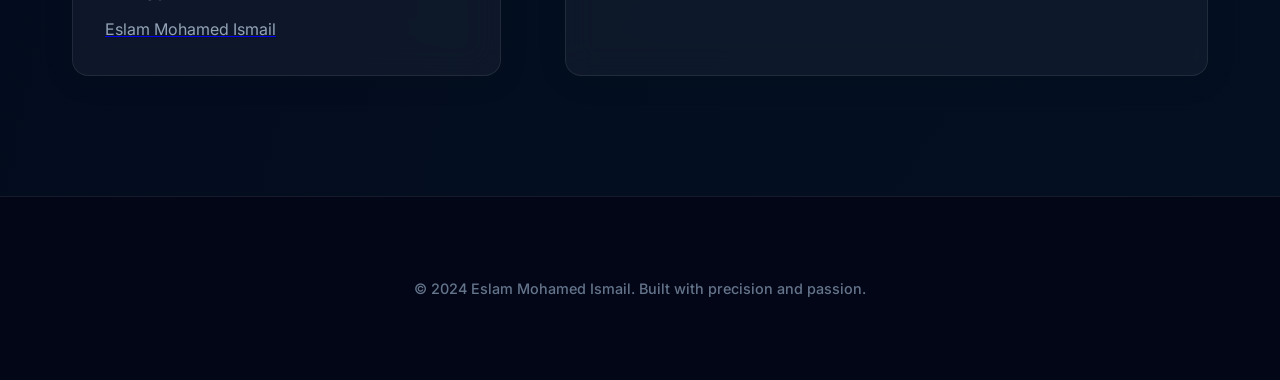
==== commit 6a3e59f8: "feat: Implement initial personal portfolio website with HTML and CSS." ====
--- a/docs/index.html
+++ b/docs/index.html
@@ -90,8 +90,18 @@
             href="mailto:eslam.ismail93@gmail.com"
             class="btn-outline"
             aria-label="Hire Eslam"
-            >Hire Me</a
           >
+            Hire Me
+          </a>
+
+          <a
+            href="Eslam Ismail - Resume-2.pdf"
+            class="btn-outline ml-1"
+            aria-label="Download CV"
+            target="_blank"
+          >
+            Download CV
+          </a>
         </div>
       </div>
     </nav>
@@ -119,6 +129,7 @@
                 aria-label="View Eslam's Projects"
                 >View My Work <i class="fas fa-arrow-right"></i
               ></a>
+
               <a href="#contact" class="btn-secondary">Let's Talk</a>
             </div>
           </div>
--- a/docs/style.css
+++ b/docs/style.css
@@ -318,6 +318,14 @@
   transition: var(--transition-base);
   box-shadow: 0 10px 25px -5px var(--primary-glow);
   border: 1px solid transparent;
+}
+
+.ml-1 {
+    margin-left: 1rem;
+}
+
+.mr-1 {
+    margin-right: 1rem;
 }
 
 .btn-primary:hover {
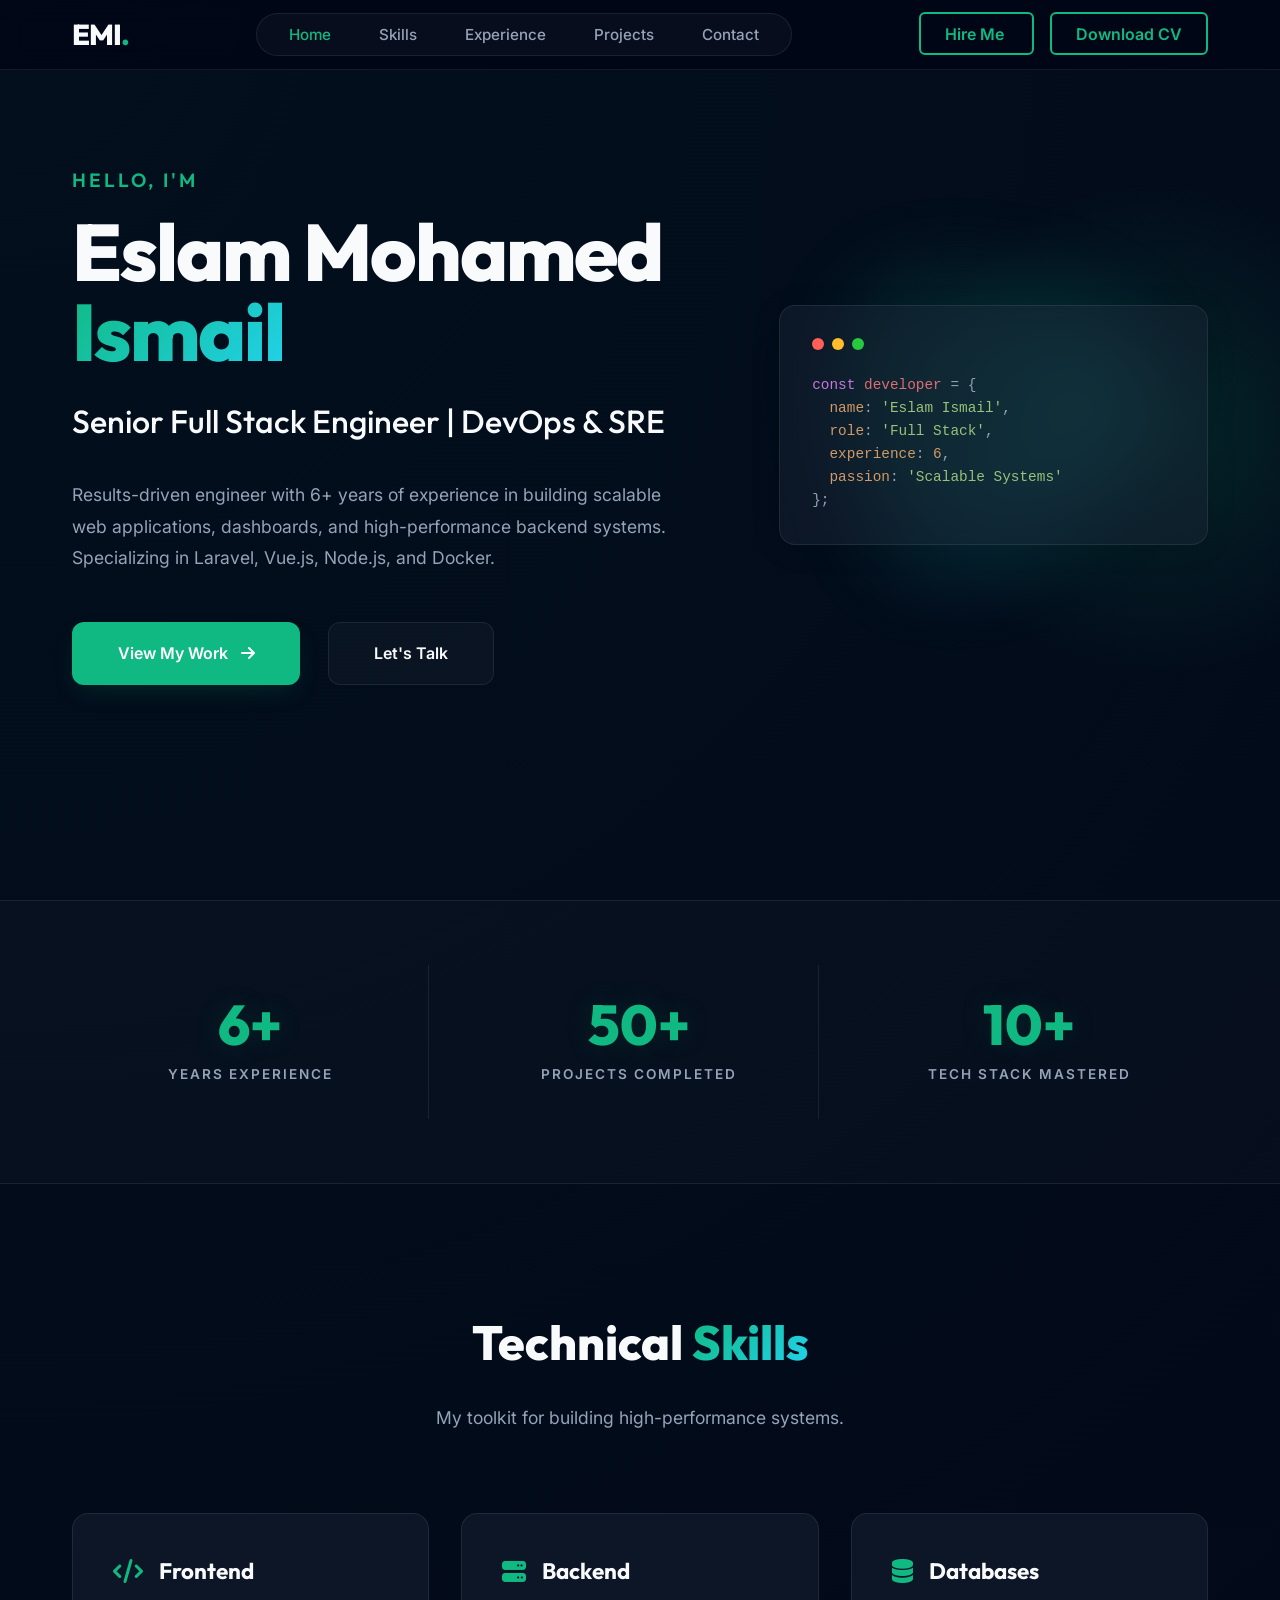
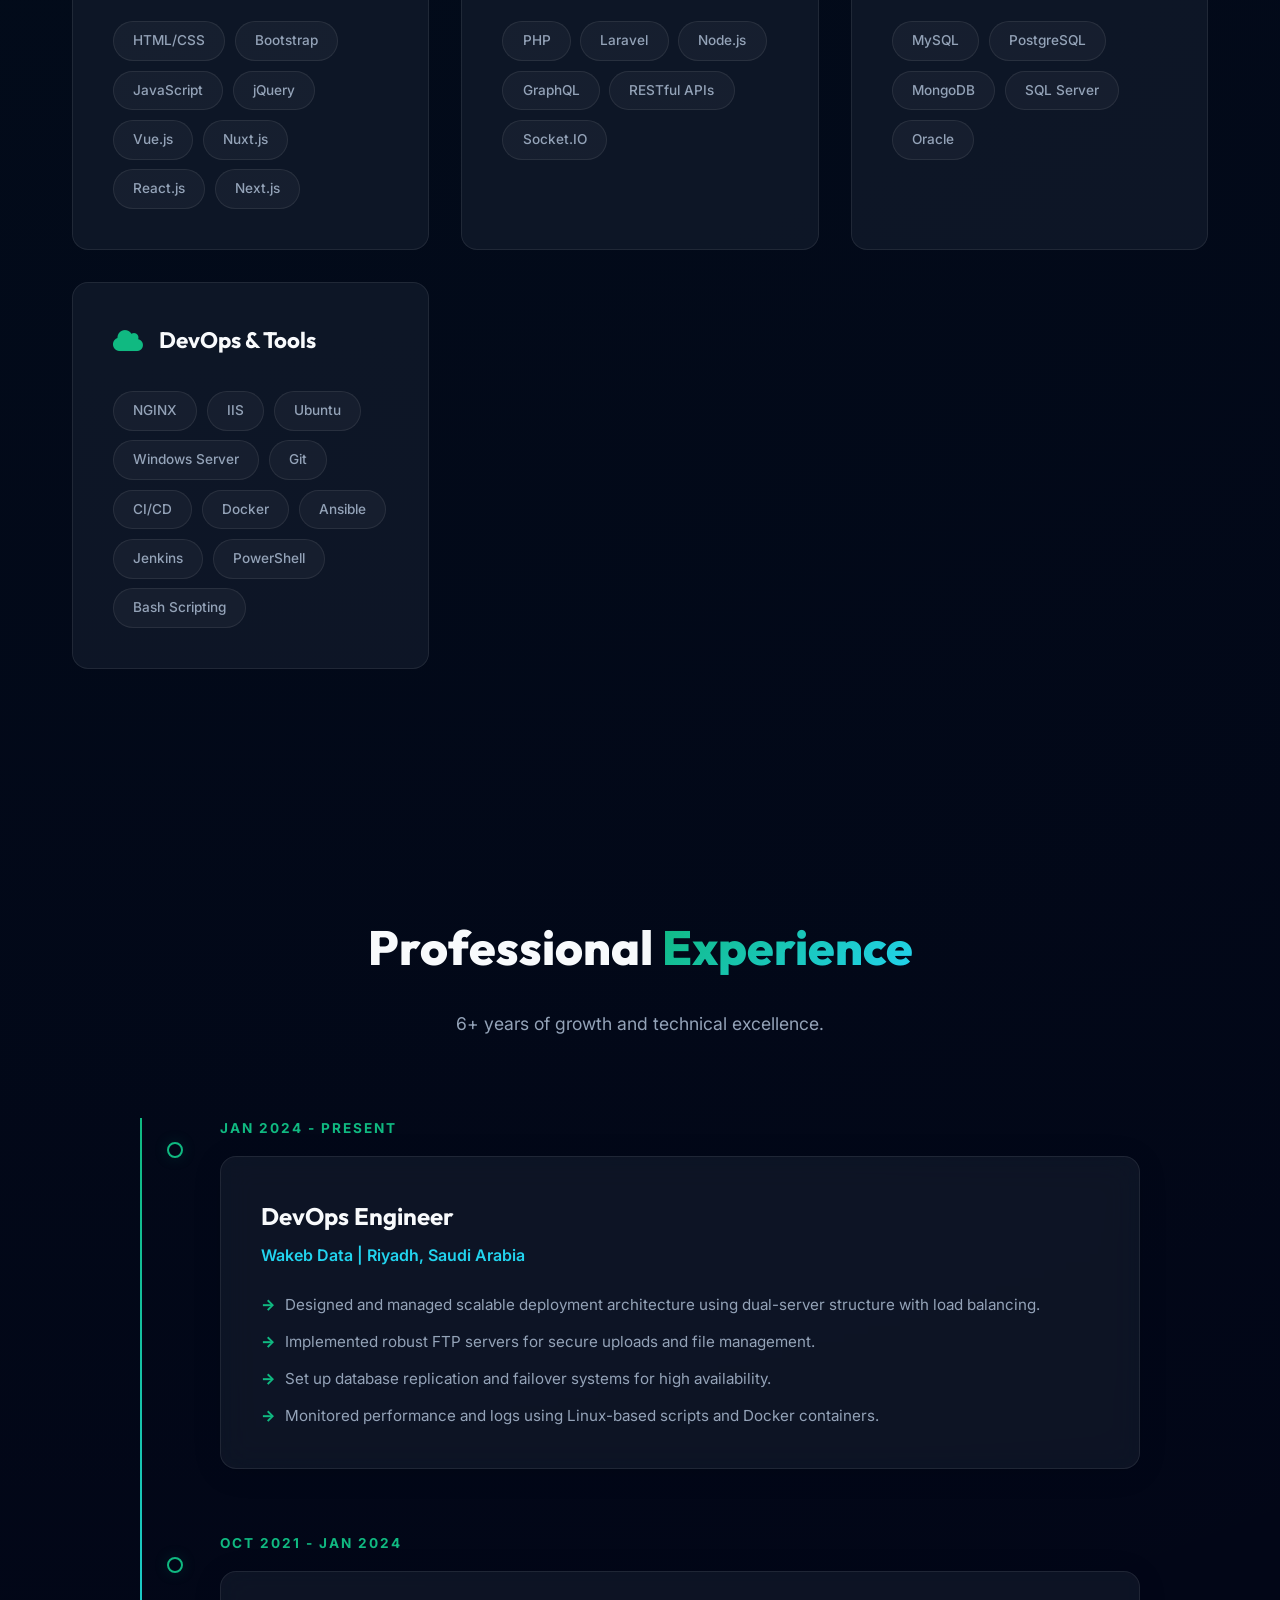
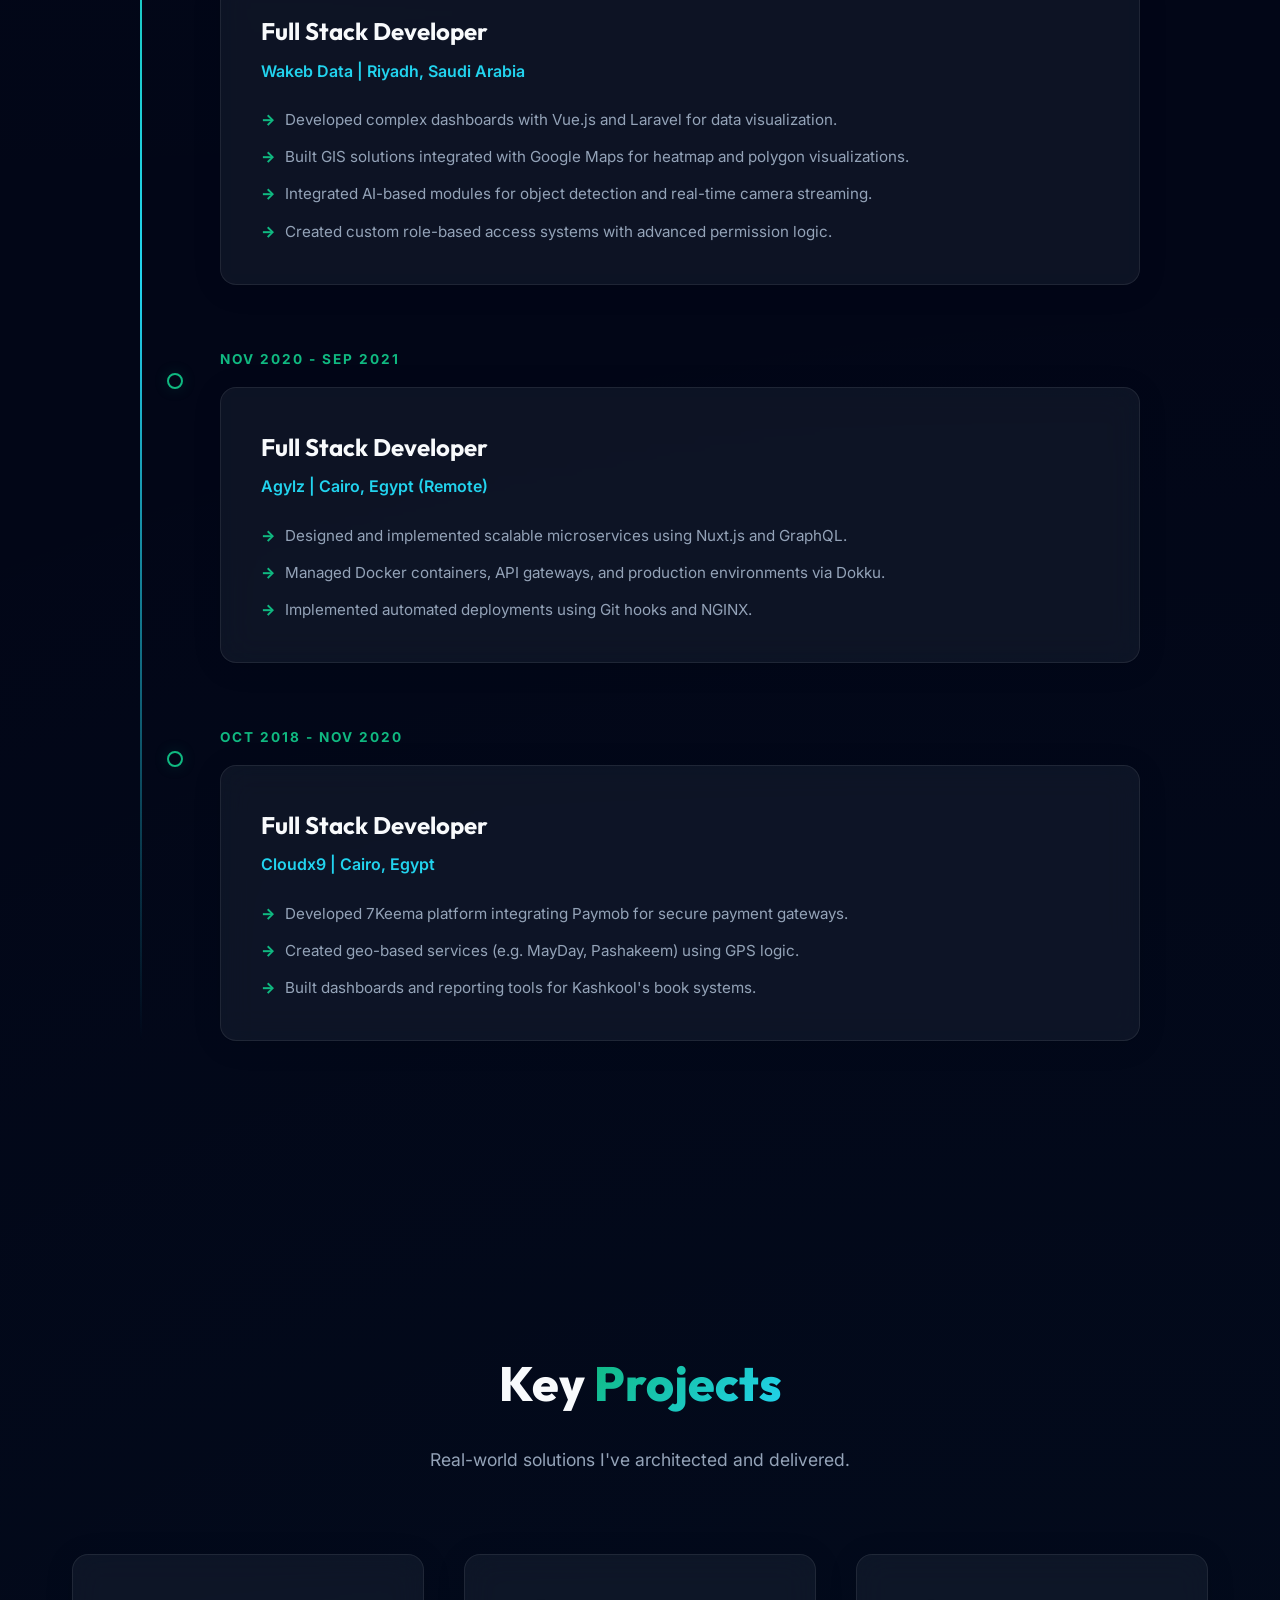
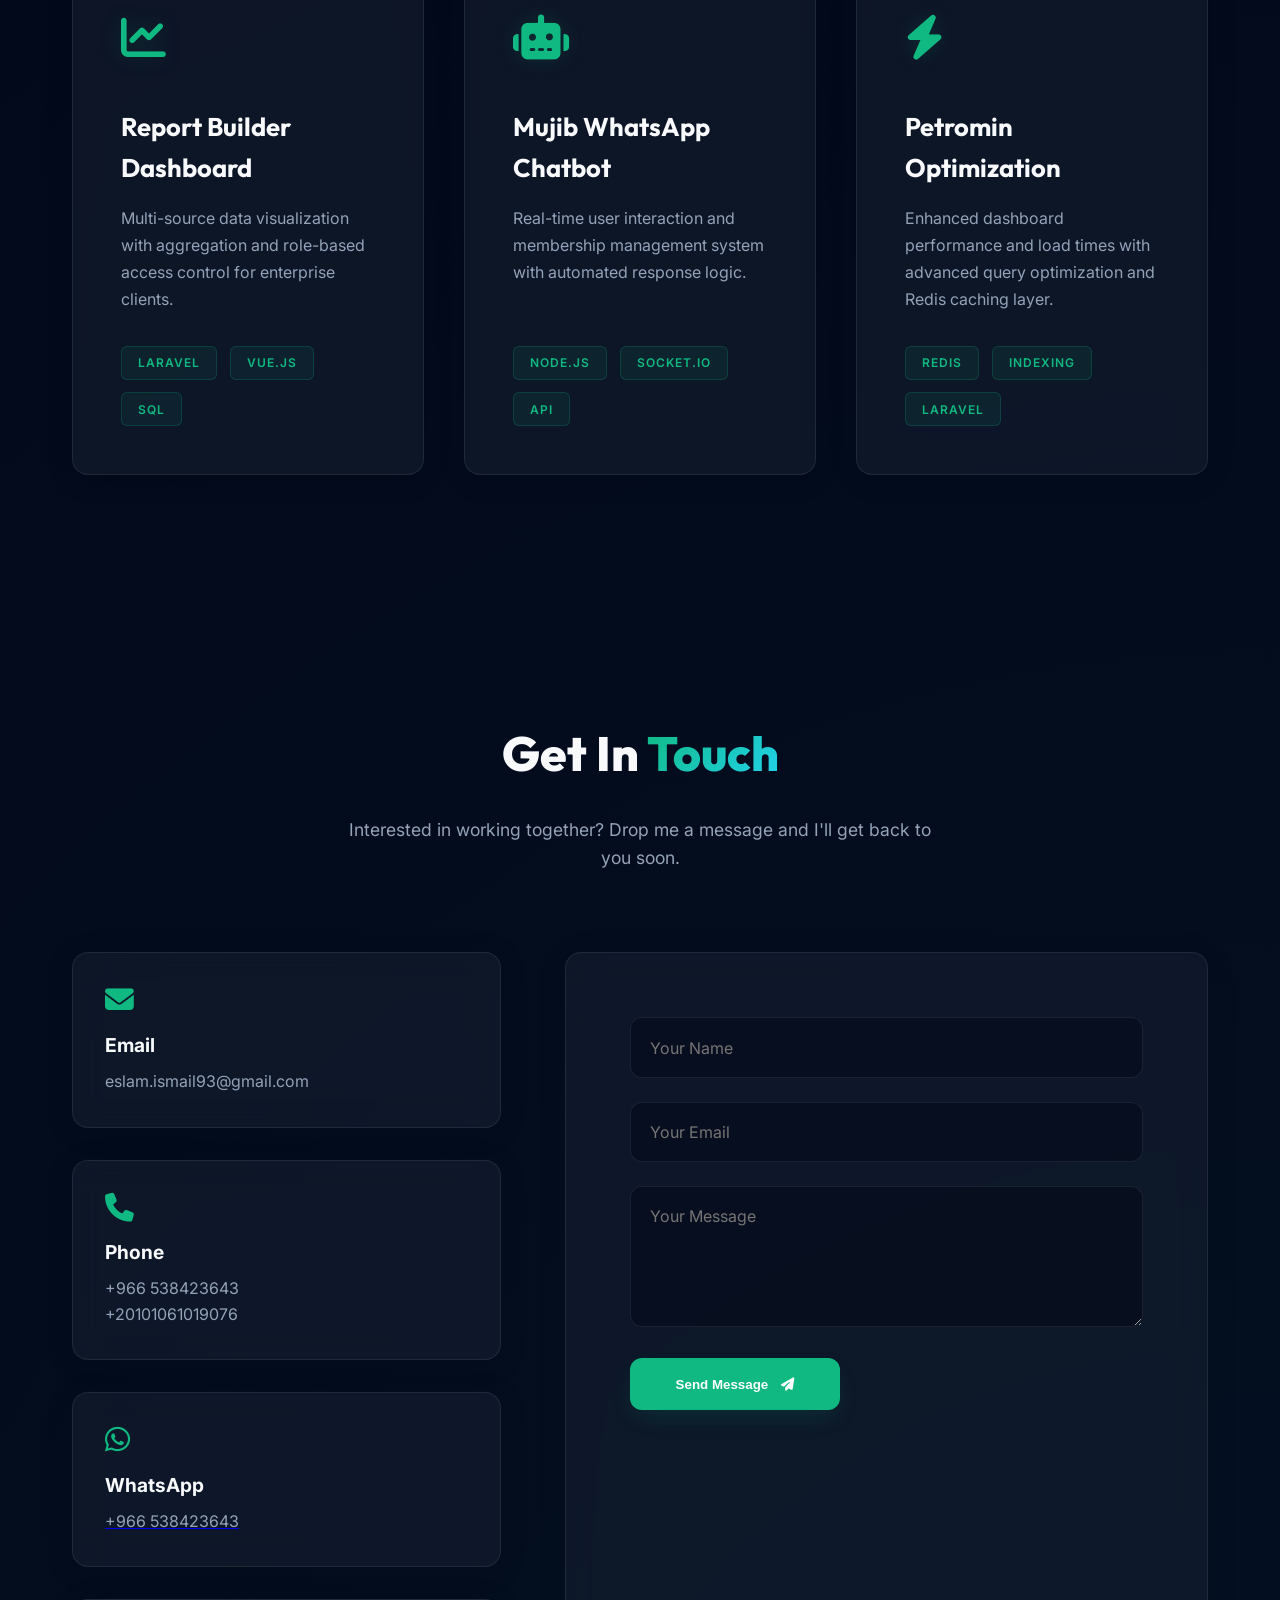
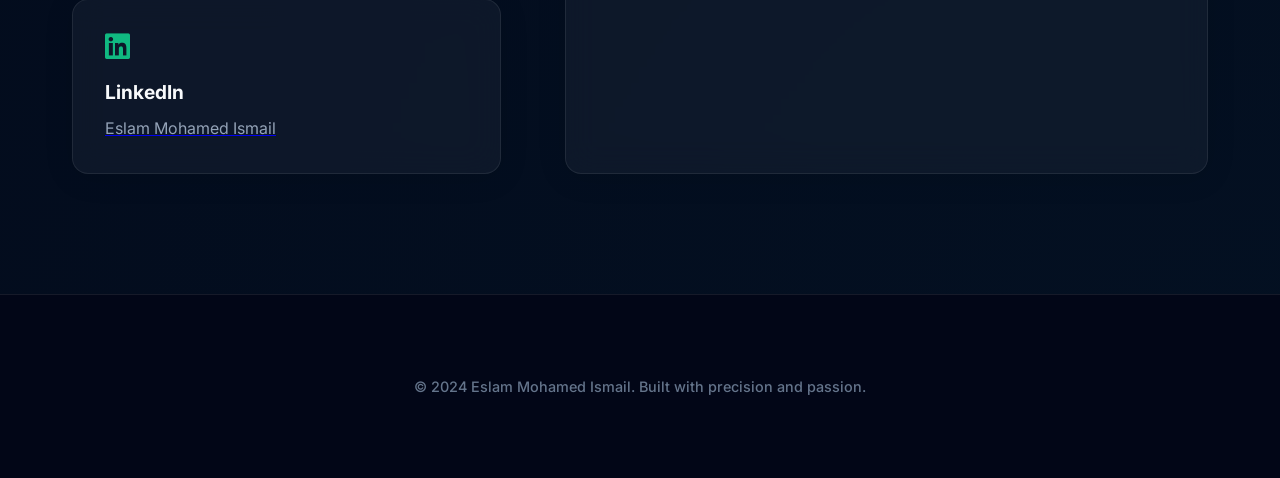
==== commit 407412c2: "feat: create initial portfolio website `index.html` with full content and structure." ====
--- a/docs/index.html
+++ b/docs/index.html
@@ -219,9 +219,17 @@
                 <i class="fas fa-cloud" aria-hidden="true"></i> DevOps & Tools
               </h3>
               <div class="skill-tags">
-                <span>Docker</span><span>NGINX</span><span>IIS</span
-                ><span>Ubuntu</span><span>Git</span><span>CI/CD</span
-                ><span>Bash Scripting</span>
+                <span>NGINX</span>
+                <span>IIS</span>
+                <span>Ubuntu</span>
+                <span>Windows Server</span>
+                <span>Git</span>
+                <span>CI/CD</span>
+                <span>Docker</span>
+                <span>Ansible</span>
+                <span>Jenkins</span>
+                <span>PowerShell</span>
+                <span>Bash Scripting</span>
               </div>
             </div>
           </div>
--- a/docs/style.css
+++ b/docs/style.css
@@ -996,7 +996,7 @@
     }
 
     a {
-        text-decoration: underline !important;
+        text-decoration: none !important;
     }
 
     a[href^="http"]:after {
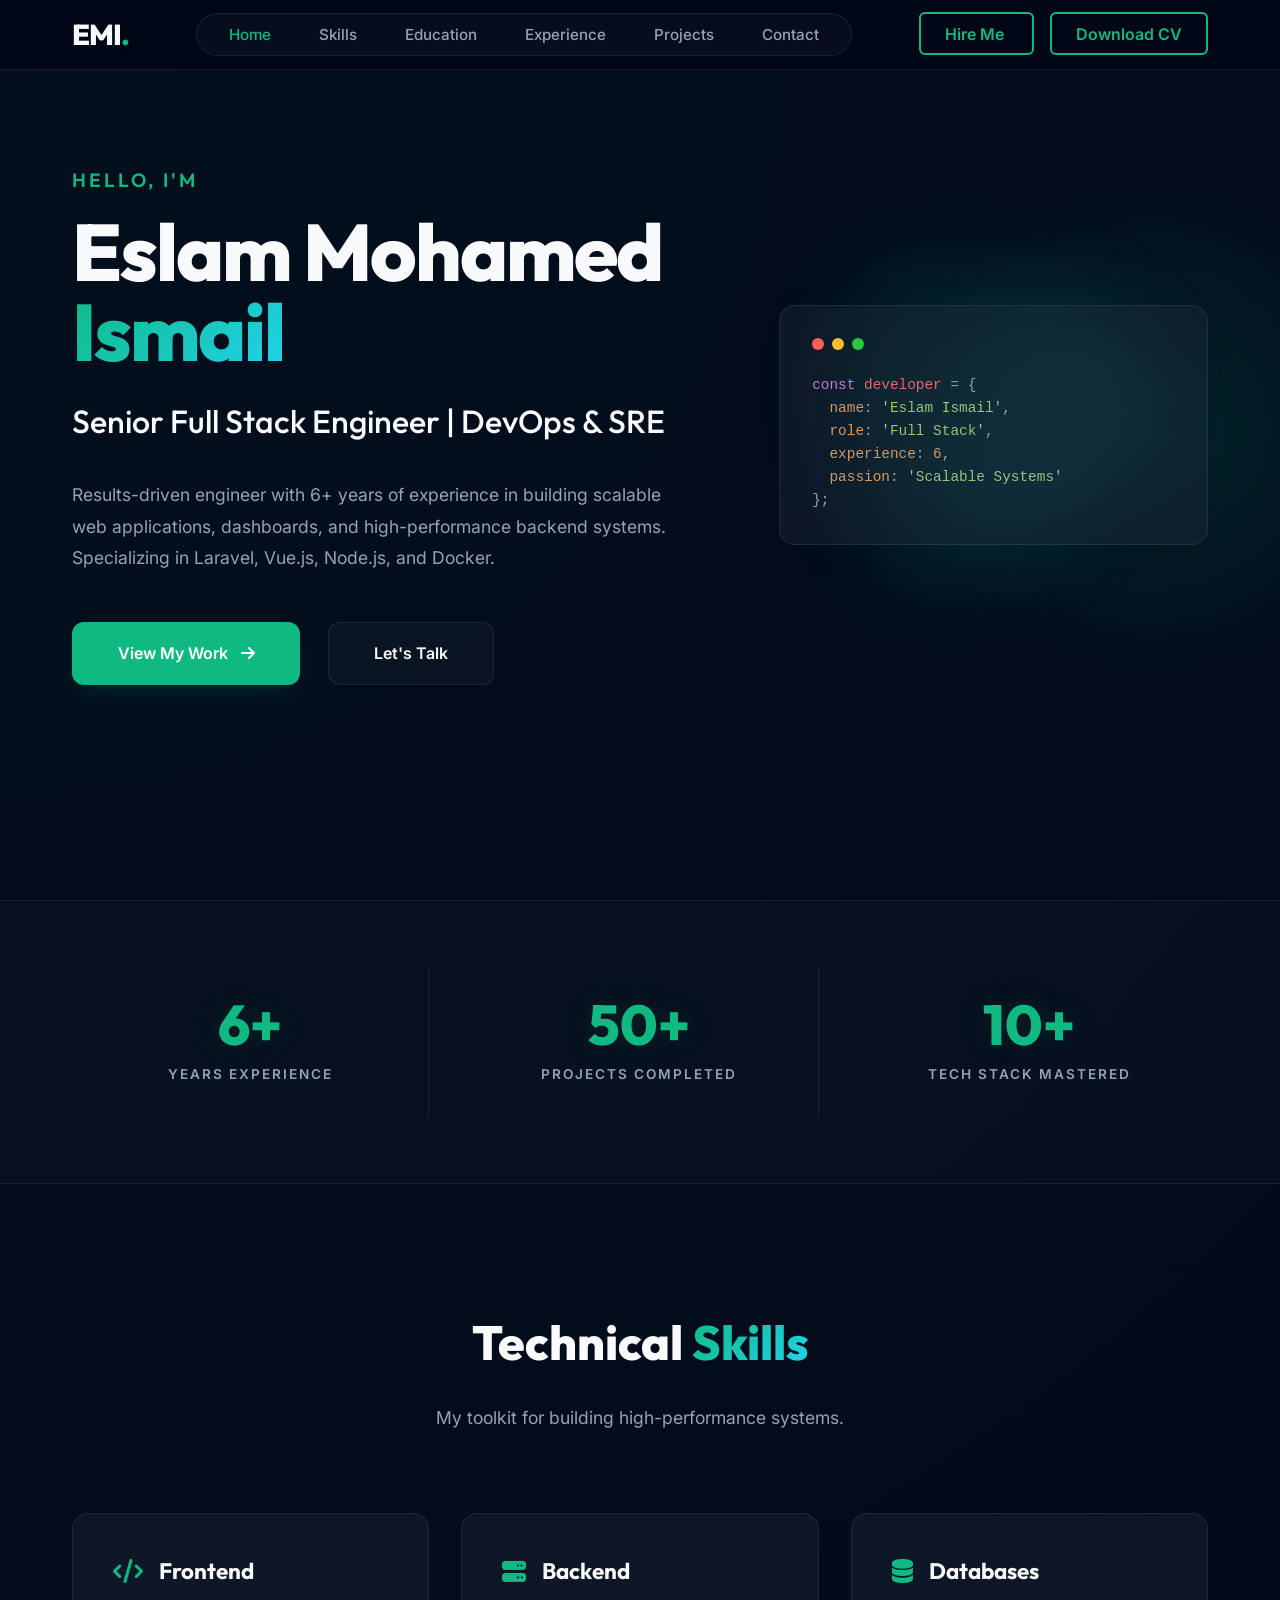
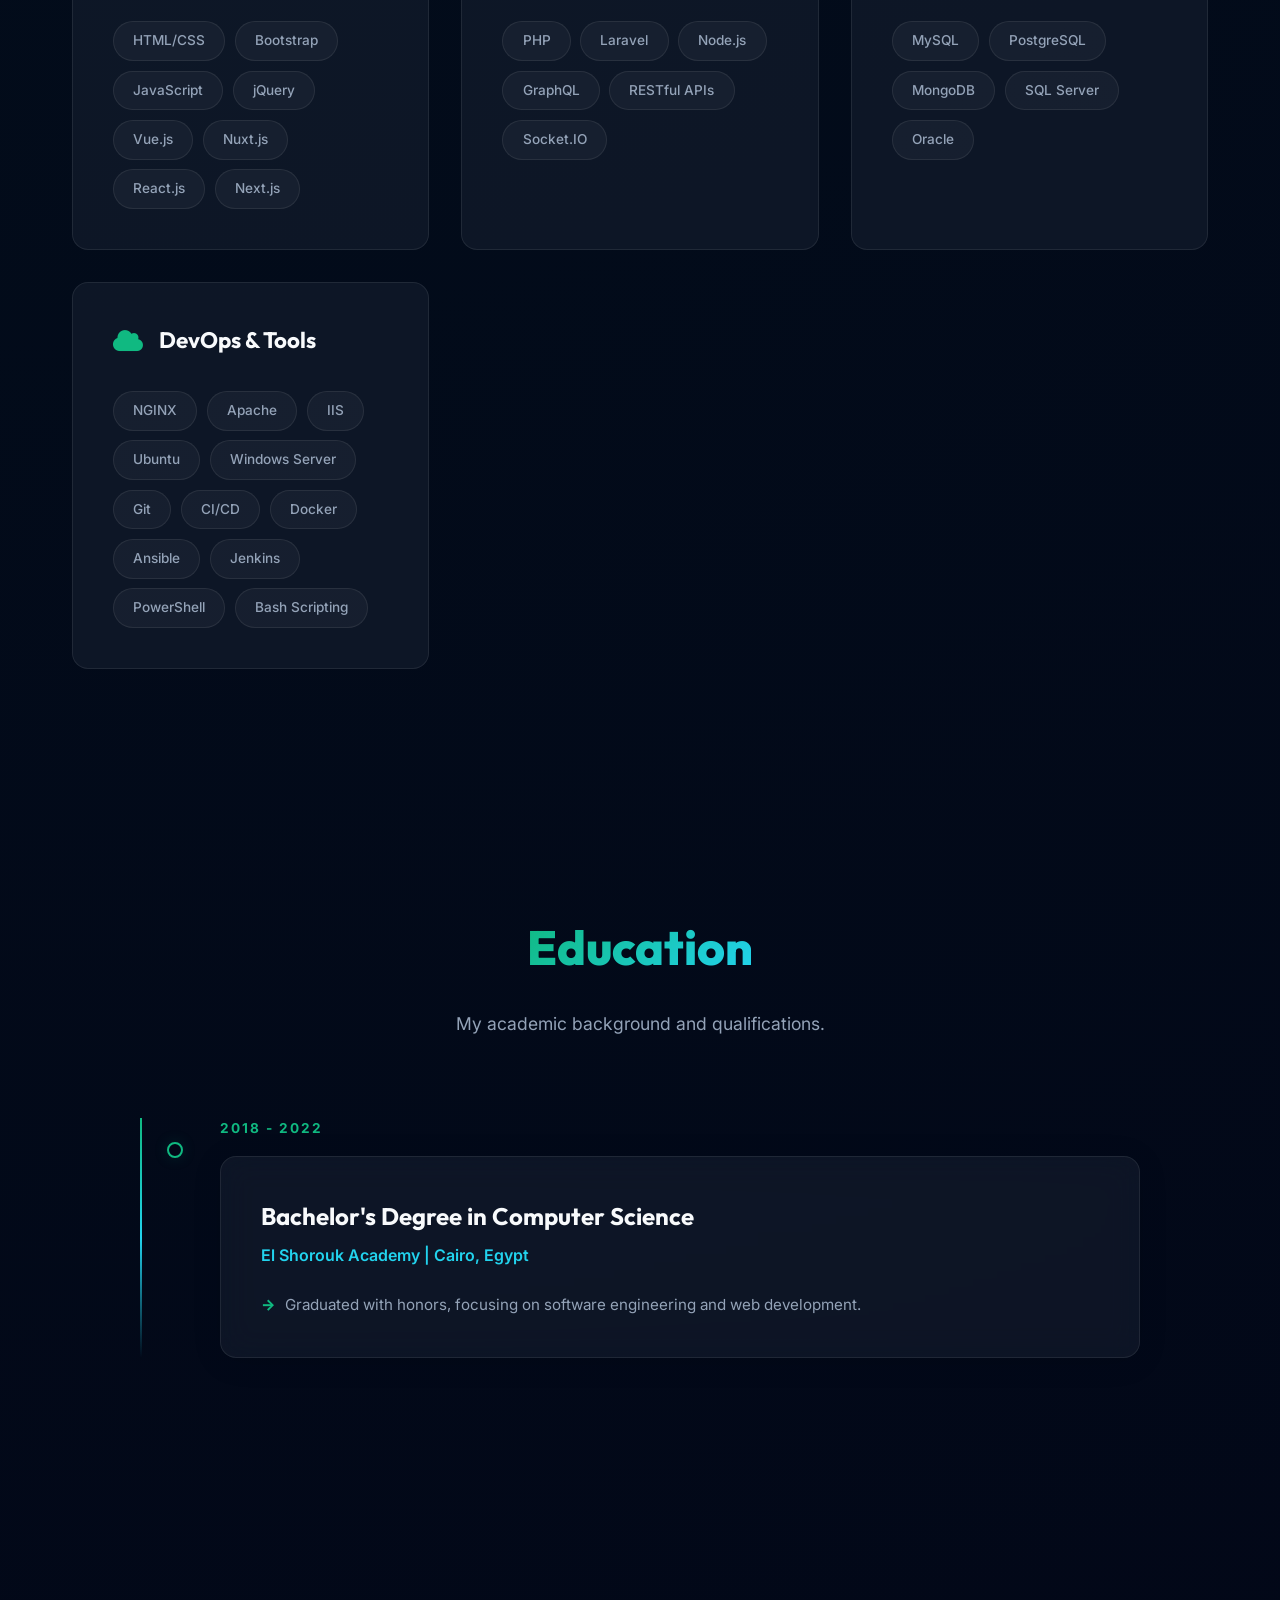
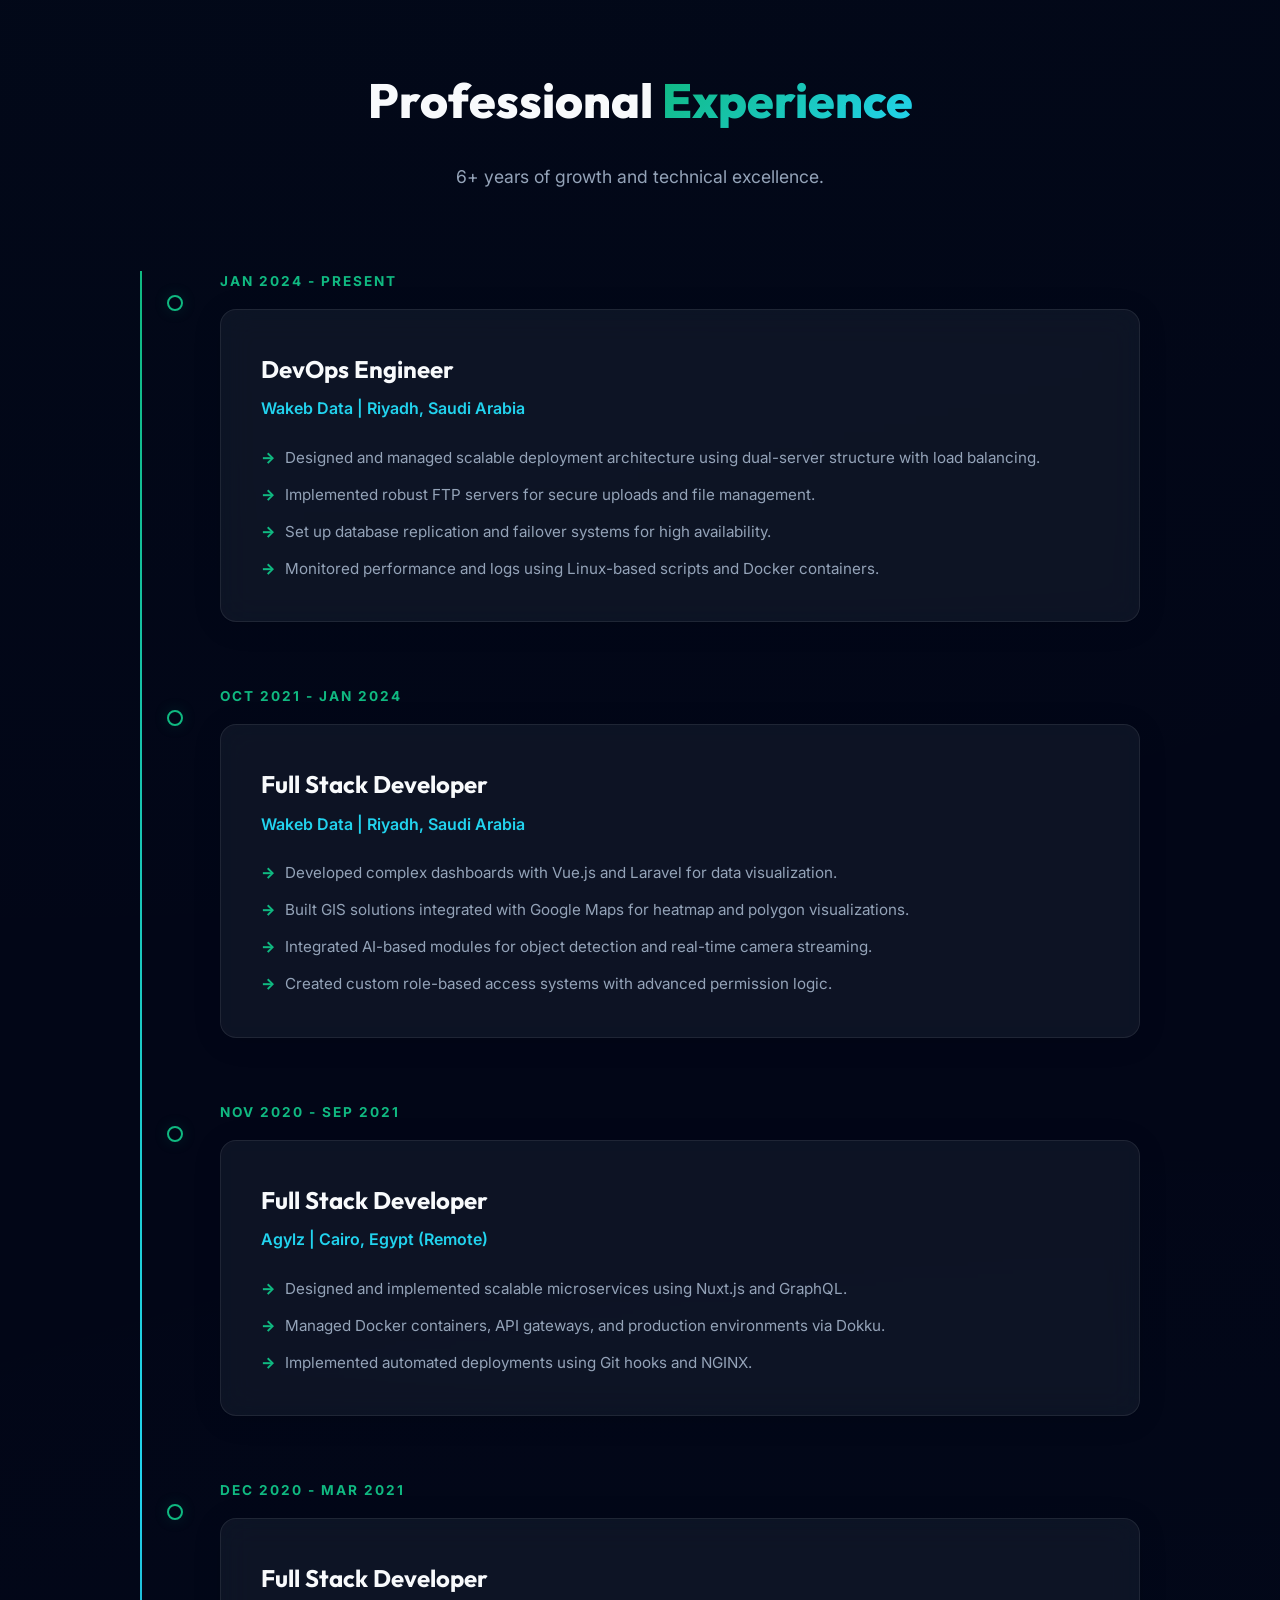
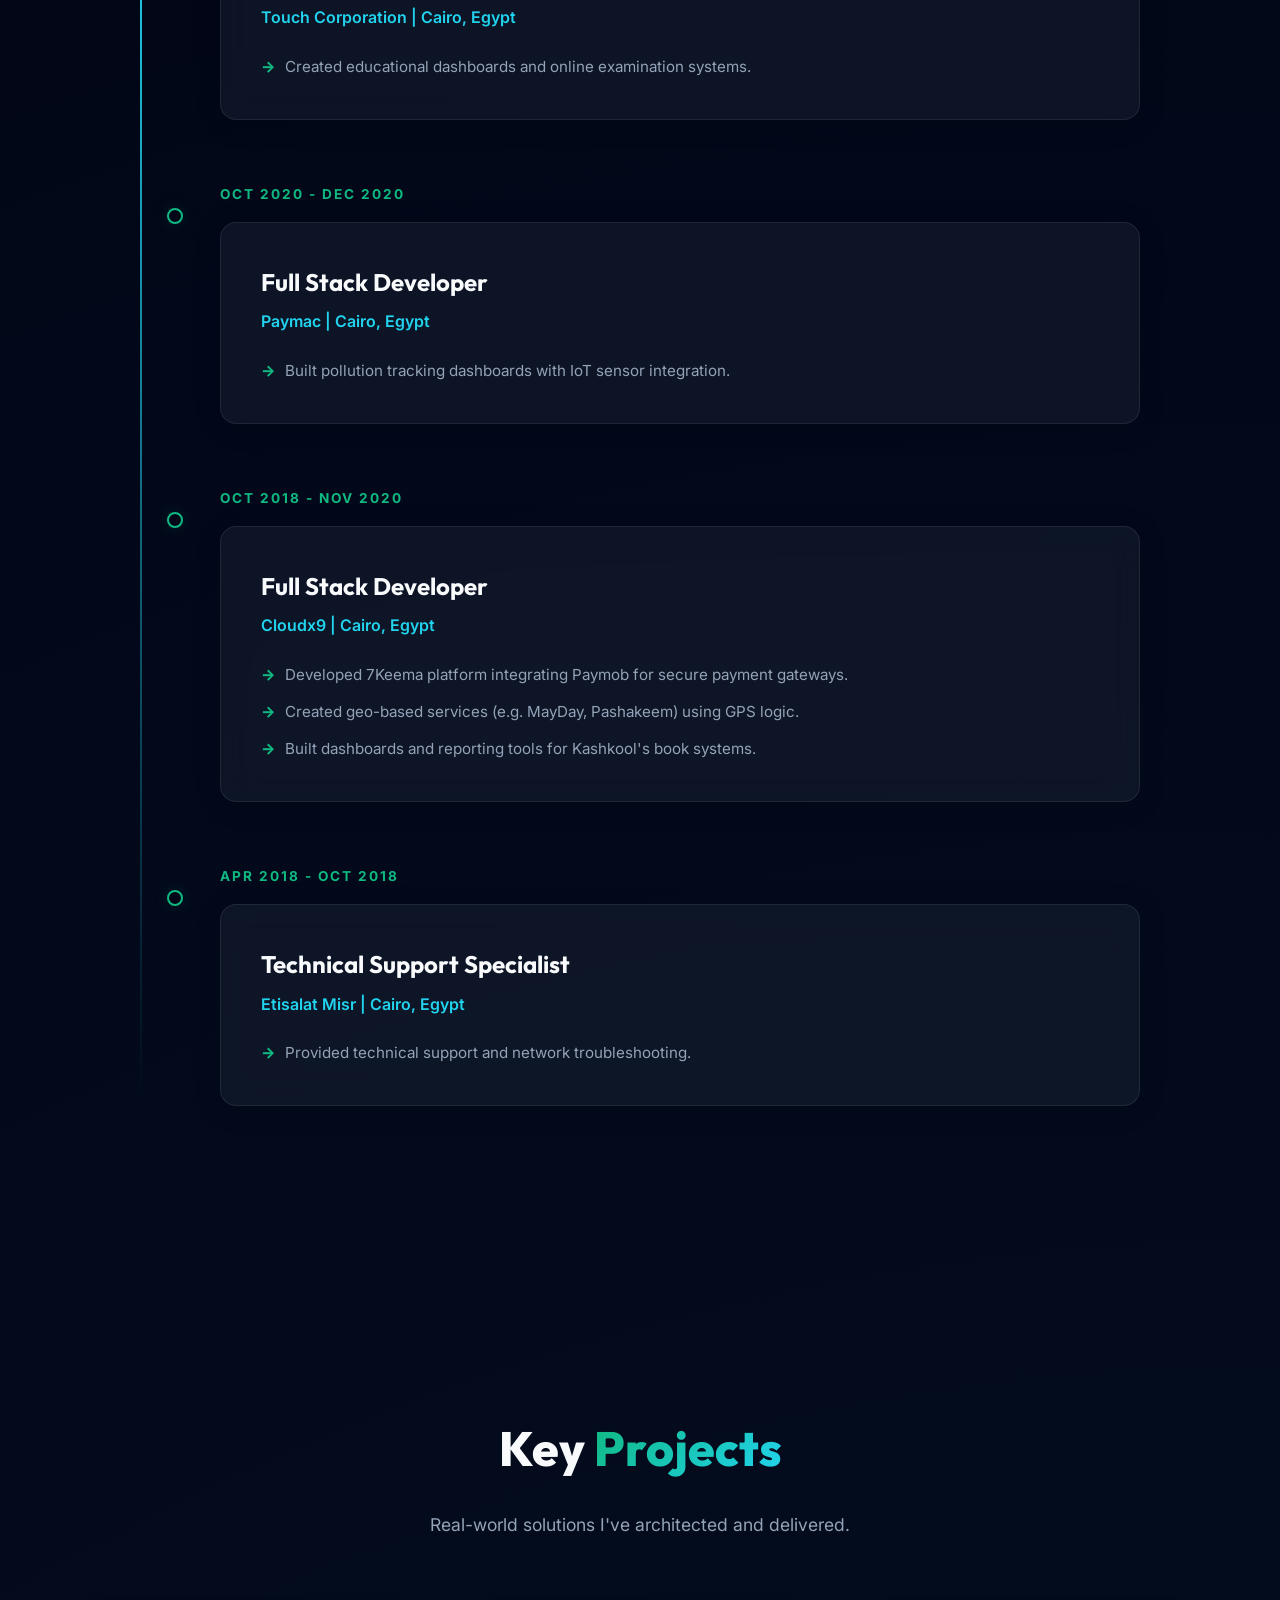
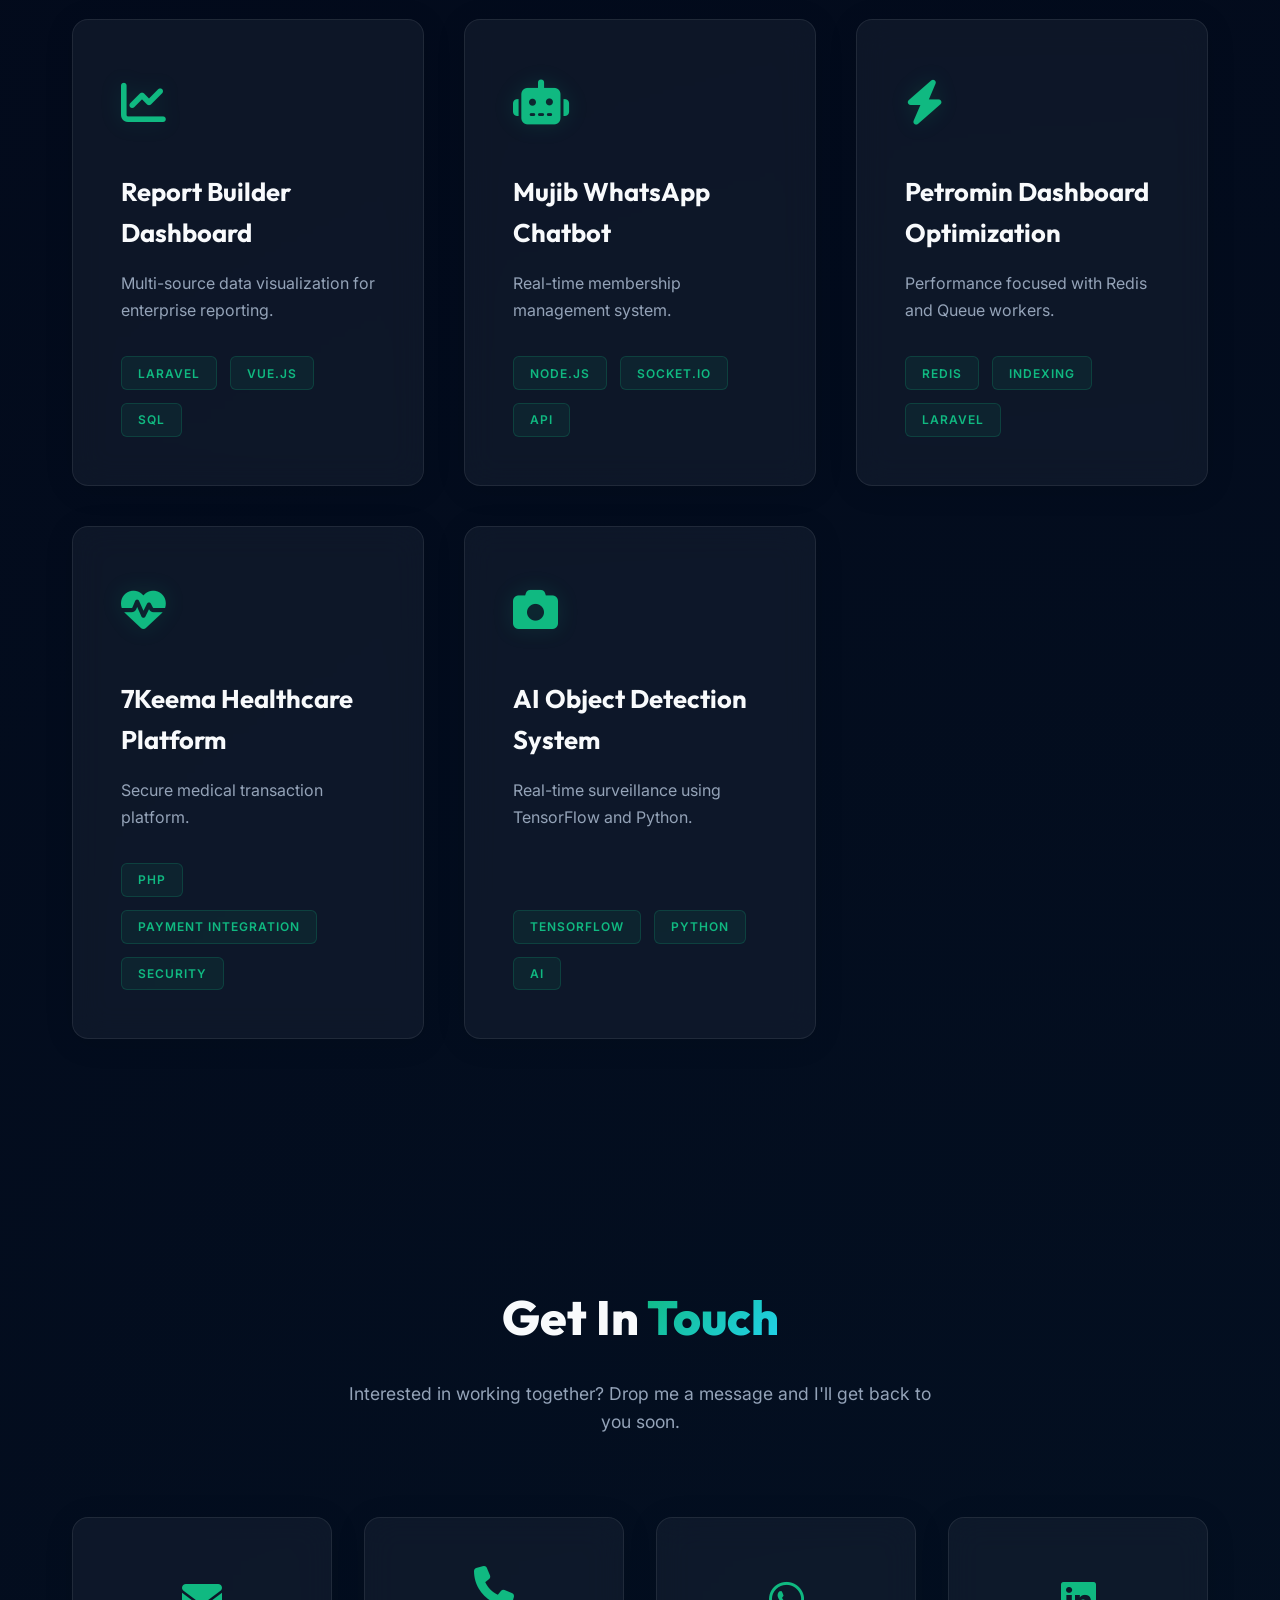
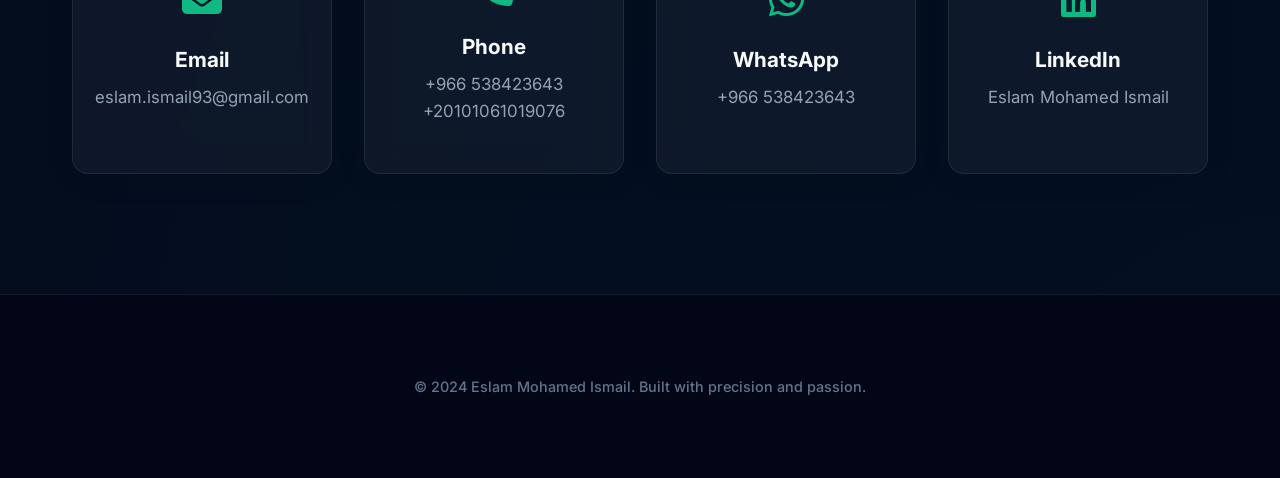
==== commit 19d4acda: "feat: Add initial portfolio website with HTML structure and styling." ====
--- a/docs/index.html
+++ b/docs/index.html
@@ -81,6 +81,7 @@
         <ul class="nav-links">
           <li><a href="#hero">Home</a></li>
           <li><a href="#skills">Skills</a></li>
+          <li><a href="#education">Education</a></li>
           <li><a href="#experience">Experience</a></li>
           <li><a href="#projects">Projects</a></li>
           <li><a href="#contact">Contact</a></li>
@@ -220,6 +221,7 @@
               </h3>
               <div class="skill-tags">
                 <span>NGINX</span>
+                <span>Apache</span>
                 <span>IIS</span>
                 <span>Ubuntu</span>
                 <span>Windows Server</span>
@@ -230,6 +232,36 @@
                 <span>Jenkins</span>
                 <span>PowerShell</span>
                 <span>Bash Scripting</span>
+              </div>
+            </div>
+          </div>
+        </div>
+      </section>
+
+      <!-- Education Section -->
+      <section
+        id="education"
+        class="experience-section"
+        aria-labelledby="education-title"
+      >
+        <div class="container">
+          <div class="section-header reveal">
+            <h2 id="education-title">
+              <span class="accent">Education</span>
+            </h2>
+            <p>My academic background and qualifications.</p>
+          </div>
+          <div class="timeline">
+            <div class="timeline-item reveal">
+              <span class="timeline-date">2018 - 2022</span>
+              <div class="timeline-content glass">
+                <h3>Bachelor's Degree in Computer Science</h3>
+                <h4>El Shorouk Academy | Cairo, Egypt</h4>
+                <ul>
+                  <li>
+                    Graduated with honors, focusing on software engineering and web development.
+                  </li>
+                </ul>
               </div>
             </div>
           </div>
@@ -321,6 +353,30 @@
               </div>
             </div>
             <div class="timeline-item reveal">
+              <span class="timeline-date">Dec 2020 - Mar 2021</span>
+              <div class="timeline-content glass">
+                <h3>Full Stack Developer</h3>
+                <h4>Touch Corporation | Cairo, Egypt</h4>
+                <ul>
+                  <li>
+                    Created educational dashboards and online examination systems.
+                  </li>
+                </ul>
+              </div>
+            </div>
+            <div class="timeline-item reveal">
+              <span class="timeline-date">Oct 2020 - Dec 2020</span>
+              <div class="timeline-content glass">
+                <h3>Full Stack Developer</h3>
+                <h4>Paymac | Cairo, Egypt</h4>
+                <ul>
+                  <li>
+                    Built pollution tracking dashboards with IoT sensor integration.
+                  </li>
+                </ul>
+              </div>
+            </div>
+            <div class="timeline-item reveal">
               <span class="timeline-date">Oct 2018 - Nov 2020</span>
               <div class="timeline-content glass">
                 <h3>Full Stack Developer</h3>
@@ -337,6 +393,18 @@
                   <li>
                     Built dashboards and reporting tools for Kashkool's book
                     systems.
+                  </li>
+                </ul>
+              </div>
+            </div>
+            <div class="timeline-item reveal">
+              <span class="timeline-date">Apr 2018 - Oct 2018</span>
+              <div class="timeline-content glass">
+                <h3>Technical Support Specialist</h3>
+                <h4>Etisalat Misr | Cairo, Egypt</h4>
+                <ul>
+                  <li>
+                    Provided technical support and network troubleshooting.
                   </li>
                 </ul>
               </div>
@@ -365,8 +433,7 @@
               </div>
               <h3>Report Builder Dashboard</h3>
               <p>
-                Multi-source data visualization with aggregation and role-based
-                access control for enterprise clients.
+                Multi-source data visualization for enterprise reporting.
               </p>
               <div class="project-tags">
                 <span>Laravel</span><span>Vue.js</span><span>SQL</span>
@@ -378,8 +445,7 @@
               </div>
               <h3>Mujib WhatsApp Chatbot</h3>
               <p>
-                Real-time user interaction and membership management system with
-                automated response logic.
+                Real-time membership management system.
               </p>
               <div class="project-tags">
                 <span>Node.js</span><span>Socket.IO</span><span>API</span>
@@ -389,13 +455,36 @@
               <div class="project-icon">
                 <i class="fas fa-bolt" aria-hidden="true"></i>
               </div>
-              <h3>Petromin Optimization</h3>
+              <h3>Petromin Dashboard Optimization</h3>
               <p>
-                Enhanced dashboard performance and load times with advanced
-                query optimization and Redis caching layer.
+                Performance focused with Redis and Queue workers.
               </p>
               <div class="project-tags">
                 <span>Redis</span><span>Indexing</span><span>Laravel</span>
+              </div>
+            </div>
+            <div class="project-card reveal glass">
+              <div class="project-icon">
+                <i class="fas fa-heartbeat" aria-hidden="true"></i>
+              </div>
+              <h3>7Keema Healthcare Platform</h3>
+              <p>
+                Secure medical transaction platform.
+              </p>
+              <div class="project-tags">
+                <span>PHP</span><span>Payment Integration</span><span>Security</span>
+              </div>
+            </div>
+            <div class="project-card reveal glass">
+              <div class="project-icon">
+                <i class="fas fa-camera" aria-hidden="true"></i>
+              </div>
+              <h3>AI Object Detection System</h3>
+              <p>
+                Real-time surveillance using TensorFlow and Python.
+              </p>
+              <div class="project-tags">
+                <span>TensorFlow</span><span>Python</span><span>AI</span>
               </div>
             </div>
           </div>
@@ -416,80 +505,37 @@
               back to you soon.
             </p>
           </div>
-          <div class="contact-grid">
-            <div class="contact-info reveal">
-              <div class="contact-card glass">
-                <i class="fas fa-envelope" aria-hidden="true"></i>
-                <h4>Email</h4>
-                <p>eslam.ismail93@gmail.com</p>
-              </div>
-              <div class="contact-card glass">
-                <i class="fas fa-phone" aria-hidden="true"></i>
-                <h4>Phone</h4>
+          <div class="contact-grid reveal">
+            <div class="contact-card glass">
+              <i class="fas fa-envelope" aria-hidden="true"></i>
+              <h4>Email</h4>
+              <p>eslam.ismail93@gmail.com</p>
+            </div>
+            <div class="contact-card glass">
+              <i class="fas fa-phone" aria-hidden="true"></i>
+              <h4>Phone</h4>
+              <p>+966 538423643</p>
+              <p>+20101061019076</p>
+            </div>
+
+            <div class="contact-card glass">
+              <i class="fab fa-whatsapp" aria-hidden="true"></i>
+              <h4>WhatsApp</h4>
+              <a href="https://wa.me/+966538423643" target="_blank" style="text-decoration:none; color:inherit;">
                 <p>+966 538423643</p>
-                <p>+20101061019076</p>
-              </div>
-
-              <div class="contact-card glass">
-                <i class="fab fa-whatsapp" aria-hidden="true"></i>
-                <h4>WhatsApp</h4>
-                <a href="https://wa.me/+966538423643" target="_blank">
-                  <p>+966 538423643</p>
-                </a>
-              </div>
-
-              <div class="contact-card glass">
-                <i class="fab fa-linkedin" aria-hidden="true"></i>
-                <h4>LinkedIn</h4>
-                <a
-                  href="https://www.linkedin.com/in/eslam-mohamed-ismail-213224b6/"
-                  target="_blank"
-                >
-                  <p>Eslam Mohamed Ismail</p>
-                </a>
-              </div>
-            </div>
-            <form
-              class="contact-form reveal glass"
-              onsubmit="
-                event.preventDefault();
-                alert('Message sent! (Mockup only)');
-              "
-              aria-label="Contact Form"
-            >
-              <div class="form-group">
-                <input
-                  type="text"
-                  placeholder="Your Name"
-                  aria-label="Your Name"
-                  required
-                />
-              </div>
-              <div class="form-group">
-                <input
-                  type="email"
-                  placeholder="Your Email"
-                  aria-label="Your Email"
-                  required
-                />
-              </div>
-              <div class="form-group">
-                <textarea
-                  placeholder="Your Message"
-                  aria-label="Your Message"
-                  rows="5"
-                  required
-                ></textarea>
-              </div>
-              <button
-                type="submit"
-                class="btn-primary"
-                aria-label="Send Message"
+              </a>
+            </div>
+
+            <div class="contact-card glass">
+              <i class="fab fa-linkedin" aria-hidden="true"></i>
+              <h4>LinkedIn</h4>
+              <a
+                href="https://www.linkedin.com/in/eslam-mohamed-ismail-213224b6/"
+                target="_blank" style="text-decoration:none; color:inherit;"
               >
-                Send Message
-                <i class="fas fa-paper-plane" aria-hidden="true"></i>
-              </button>
-            </form>
+                <p>Eslam Mohamed Ismail</p>
+              </a>
+            </div>
           </div>
         </div>
       </section>
--- a/docs/style.css
+++ b/docs/style.css
@@ -673,72 +673,42 @@
 /* Contact Section */
 .contact-grid {
     display: grid;
-    grid-template-columns: 0.8fr 1.2fr;
-    gap: 4rem;
-}
-
-.contact-info {
+    grid-template-columns: repeat(auto-fit, minmax(200px, 1fr));
+    gap: 2rem;
+}
+
+.contact-card {
+    padding: 3rem 2rem;
+    border-radius: var(--radius-lg);
+    transition: var(--transition-base);
+    text-align: center;
     display: flex;
     flex-direction: column;
-    gap: 2rem;
-}
-
-.contact-card {
-    padding: 2rem;
-    border-radius: var(--radius-lg);
-    transition: var(--transition-base);
+    align-items: center;
+    justify-content: center;
 }
 
 .contact-card:hover {
     border-color: var(--border-glow);
     background: rgba(255, 255, 255, 0.05);
+    transform: translateY(-5px);
 }
 
 .contact-card i {
-    font-size: 1.8rem;
+    font-size: 2.5rem;
     color: var(--primary);
-    margin-bottom: 1rem;
+    margin-bottom: 1.5rem;
 }
 
 .contact-card h4 {
-    font-size: 1.2rem;
+    font-size: 1.3rem;
     margin-bottom: 0.5rem;
     color: var(--text-main);
 }
 
 .contact-card p {
     color: var(--text-muted);
-    font-size: 1rem;
-}
-
-.contact-form {
-    padding: 4rem;
-    border-radius: var(--radius-lg);
-}
-
-.form-group {
-    margin-bottom: 1.5rem;
-}
-
-.form-group input, 
-.form-group textarea {
-    width: 100%;
-    padding: 1.2rem;
-    background: rgba(2, 6, 23, 0.5);
-    border: 1px solid var(--border-color);
-    border-radius: var(--radius-md);
-    color: var(--text-main);
-    font-family: inherit;
-    font-size: 1rem;
-    transition: var(--transition-base);
-}
-
-.form-group input:focus, 
-.form-group textarea:focus {
-    border-color: var(--primary);
-    outline: none;
-    background: rgba(2, 6, 23, 0.8);
-    box-shadow: 0 0 20px rgba(16, 185, 129, 0.1);
+    font-size: 1.05rem;
 }
 
 /* Mobile Responsive Fixes */
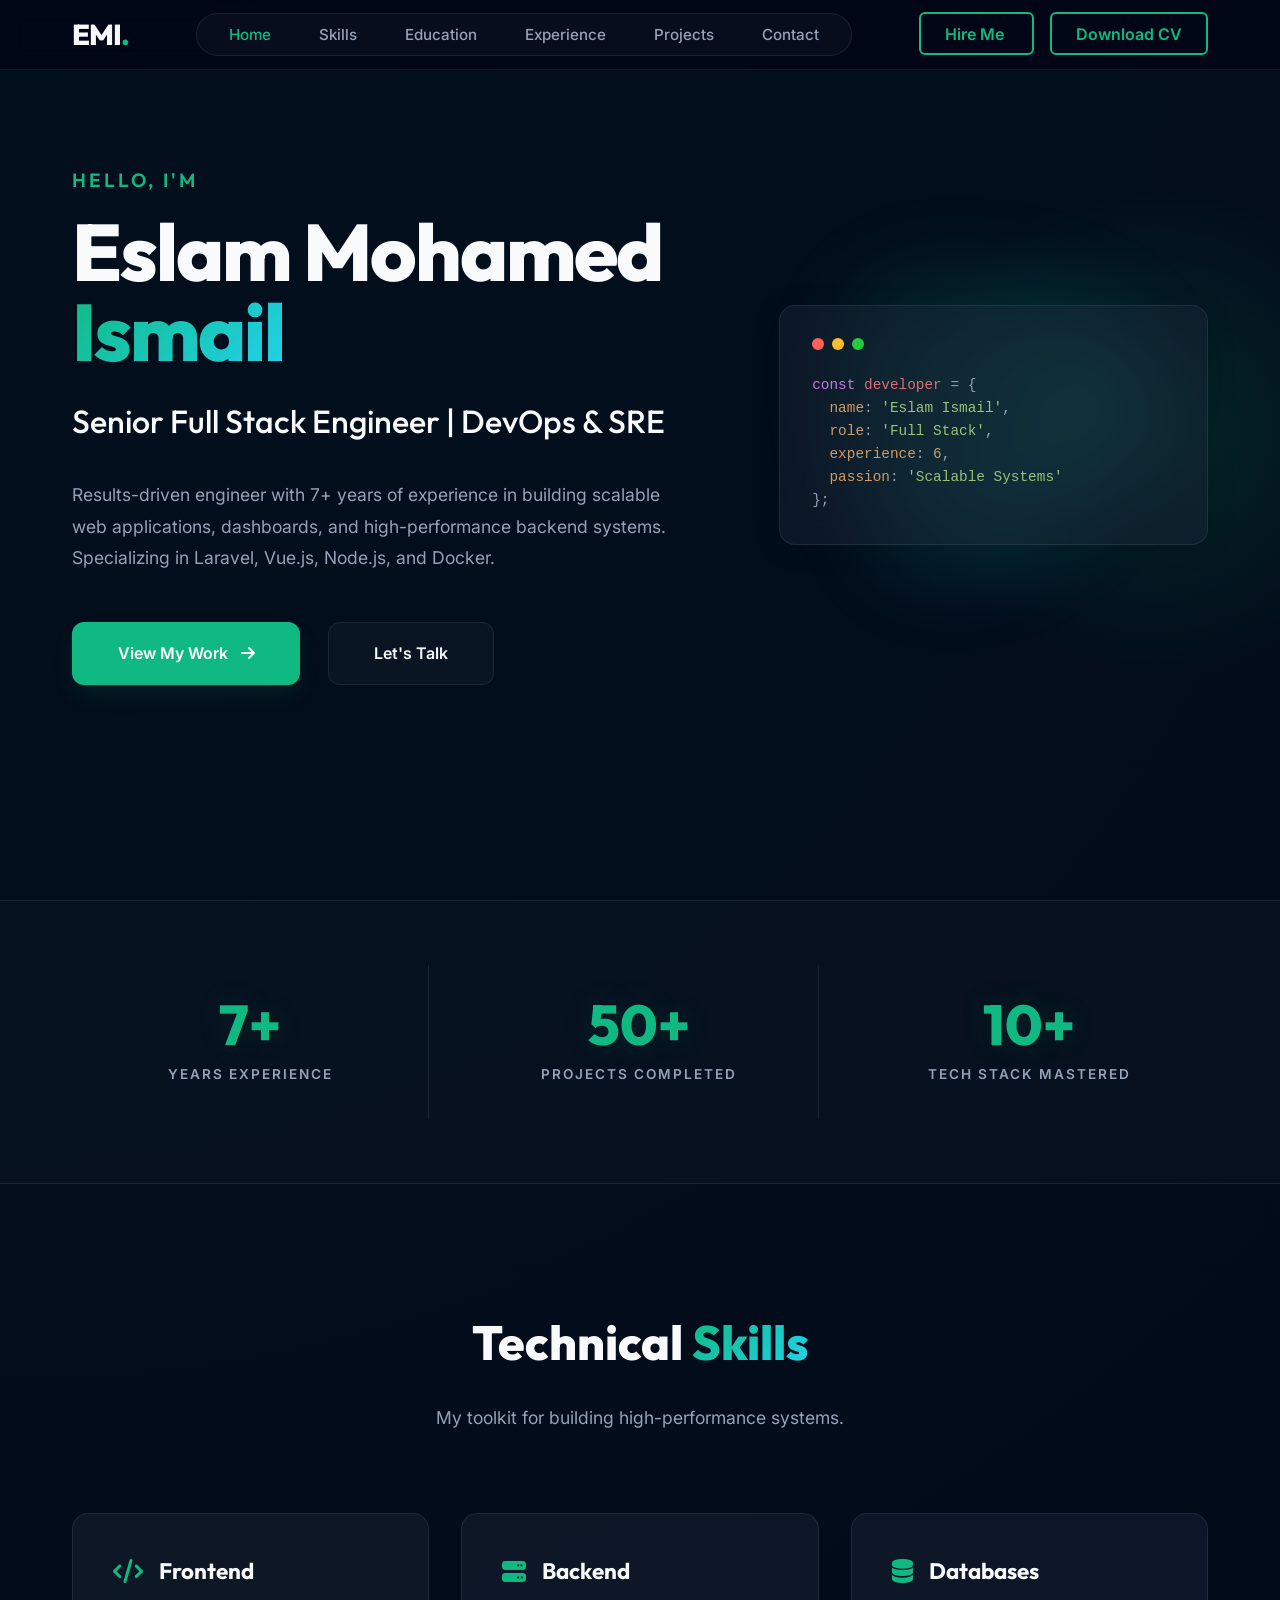
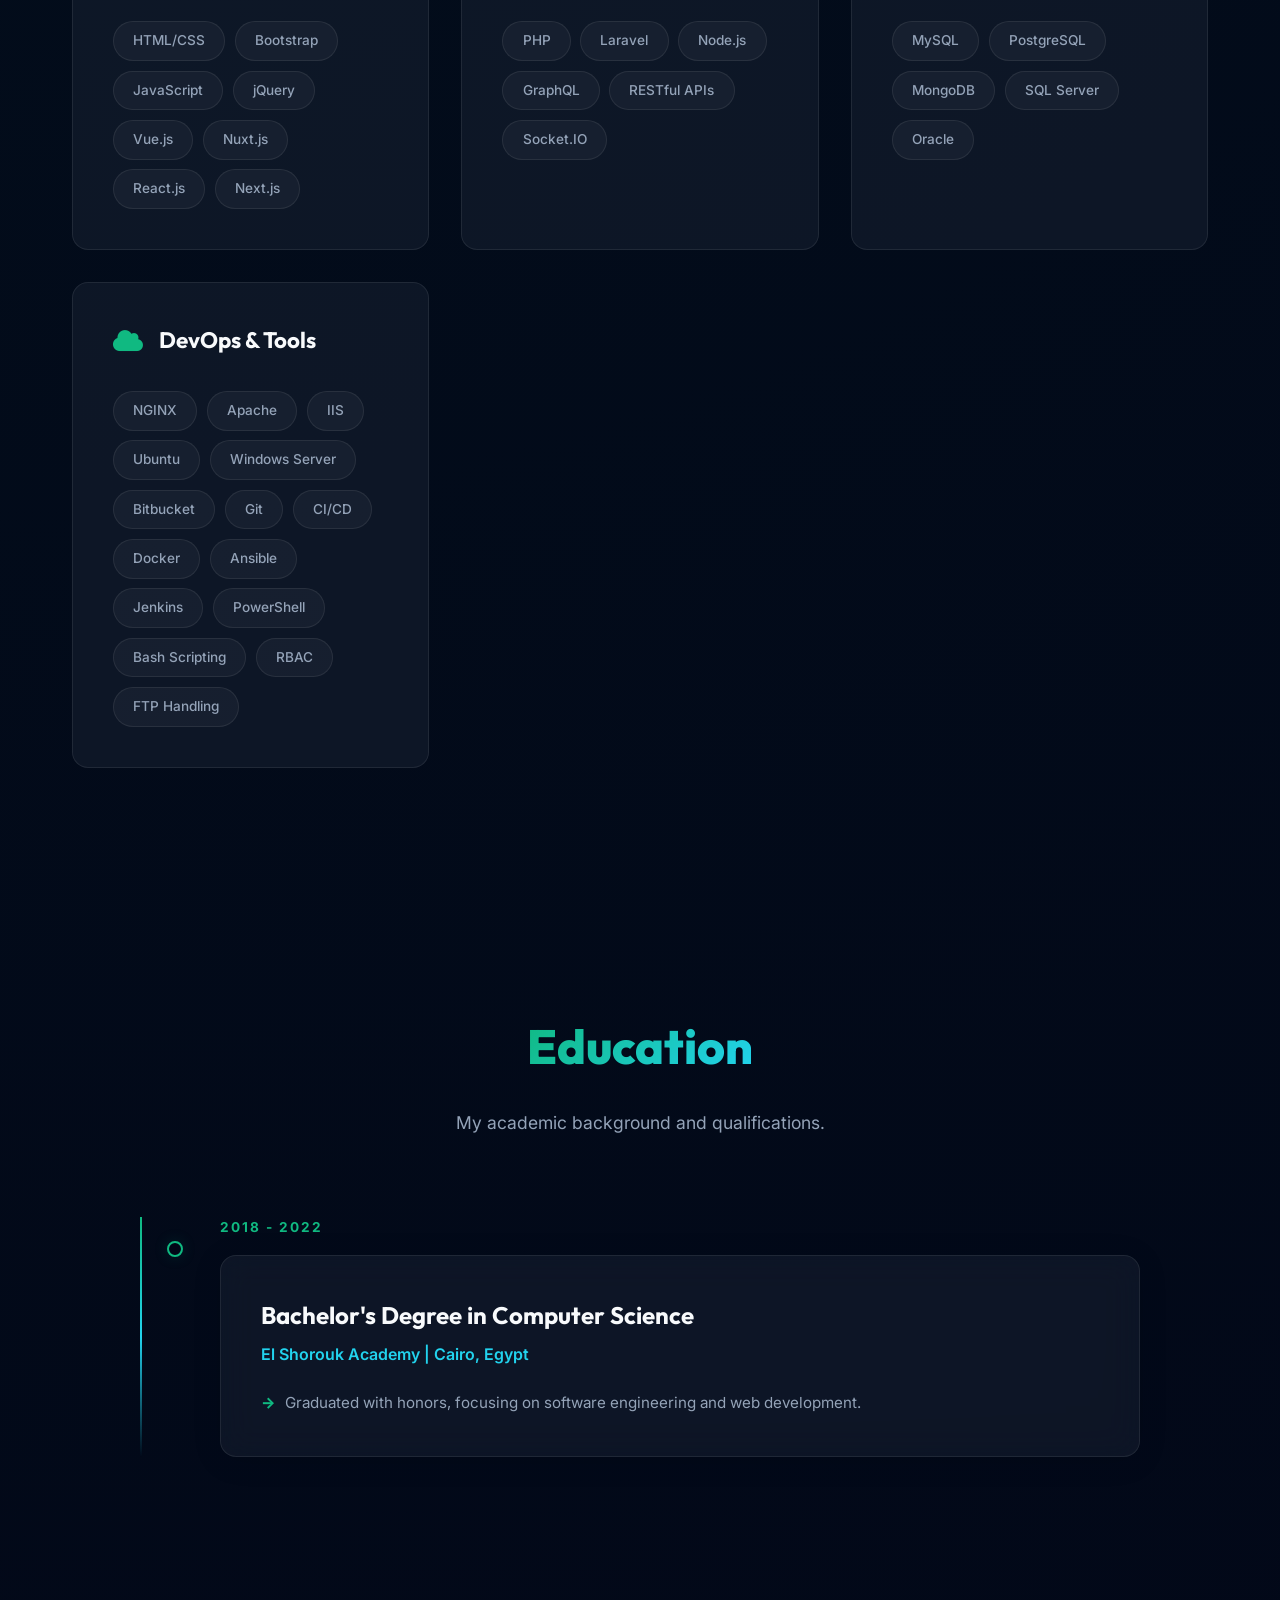
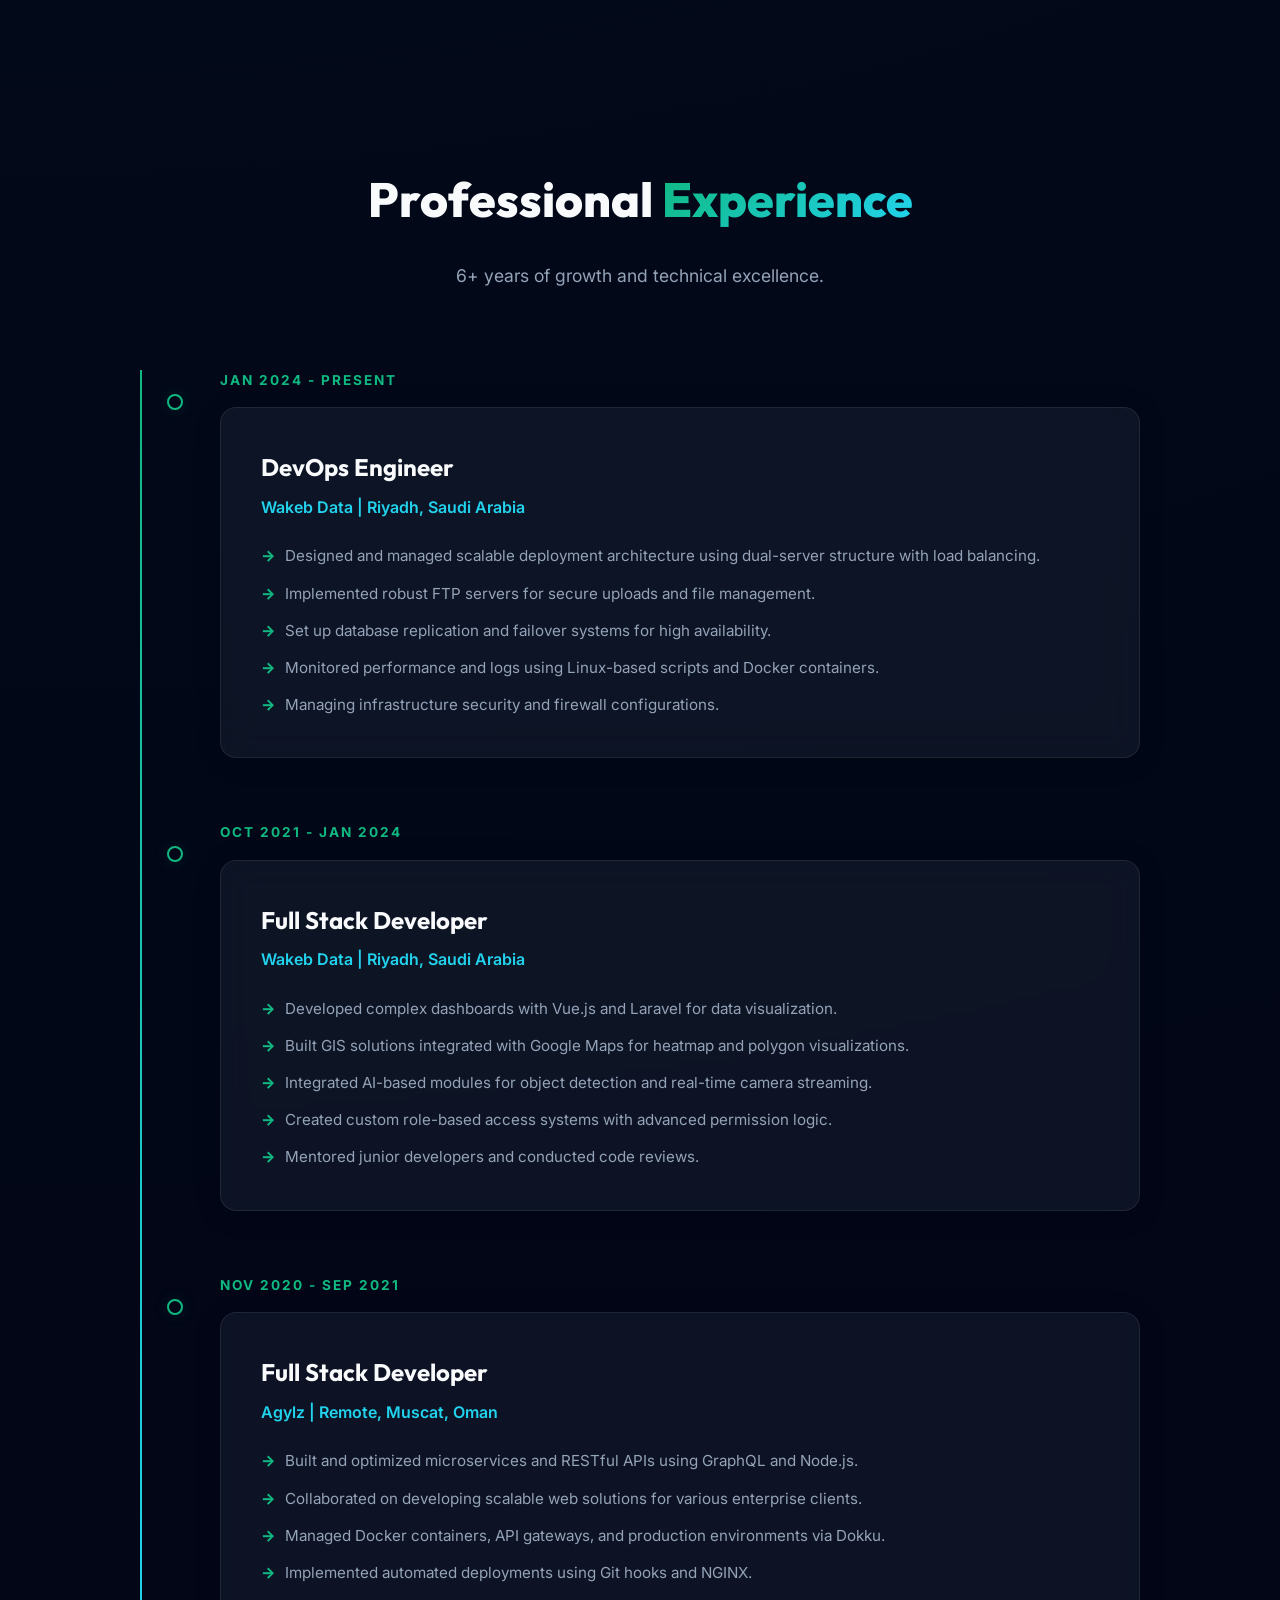
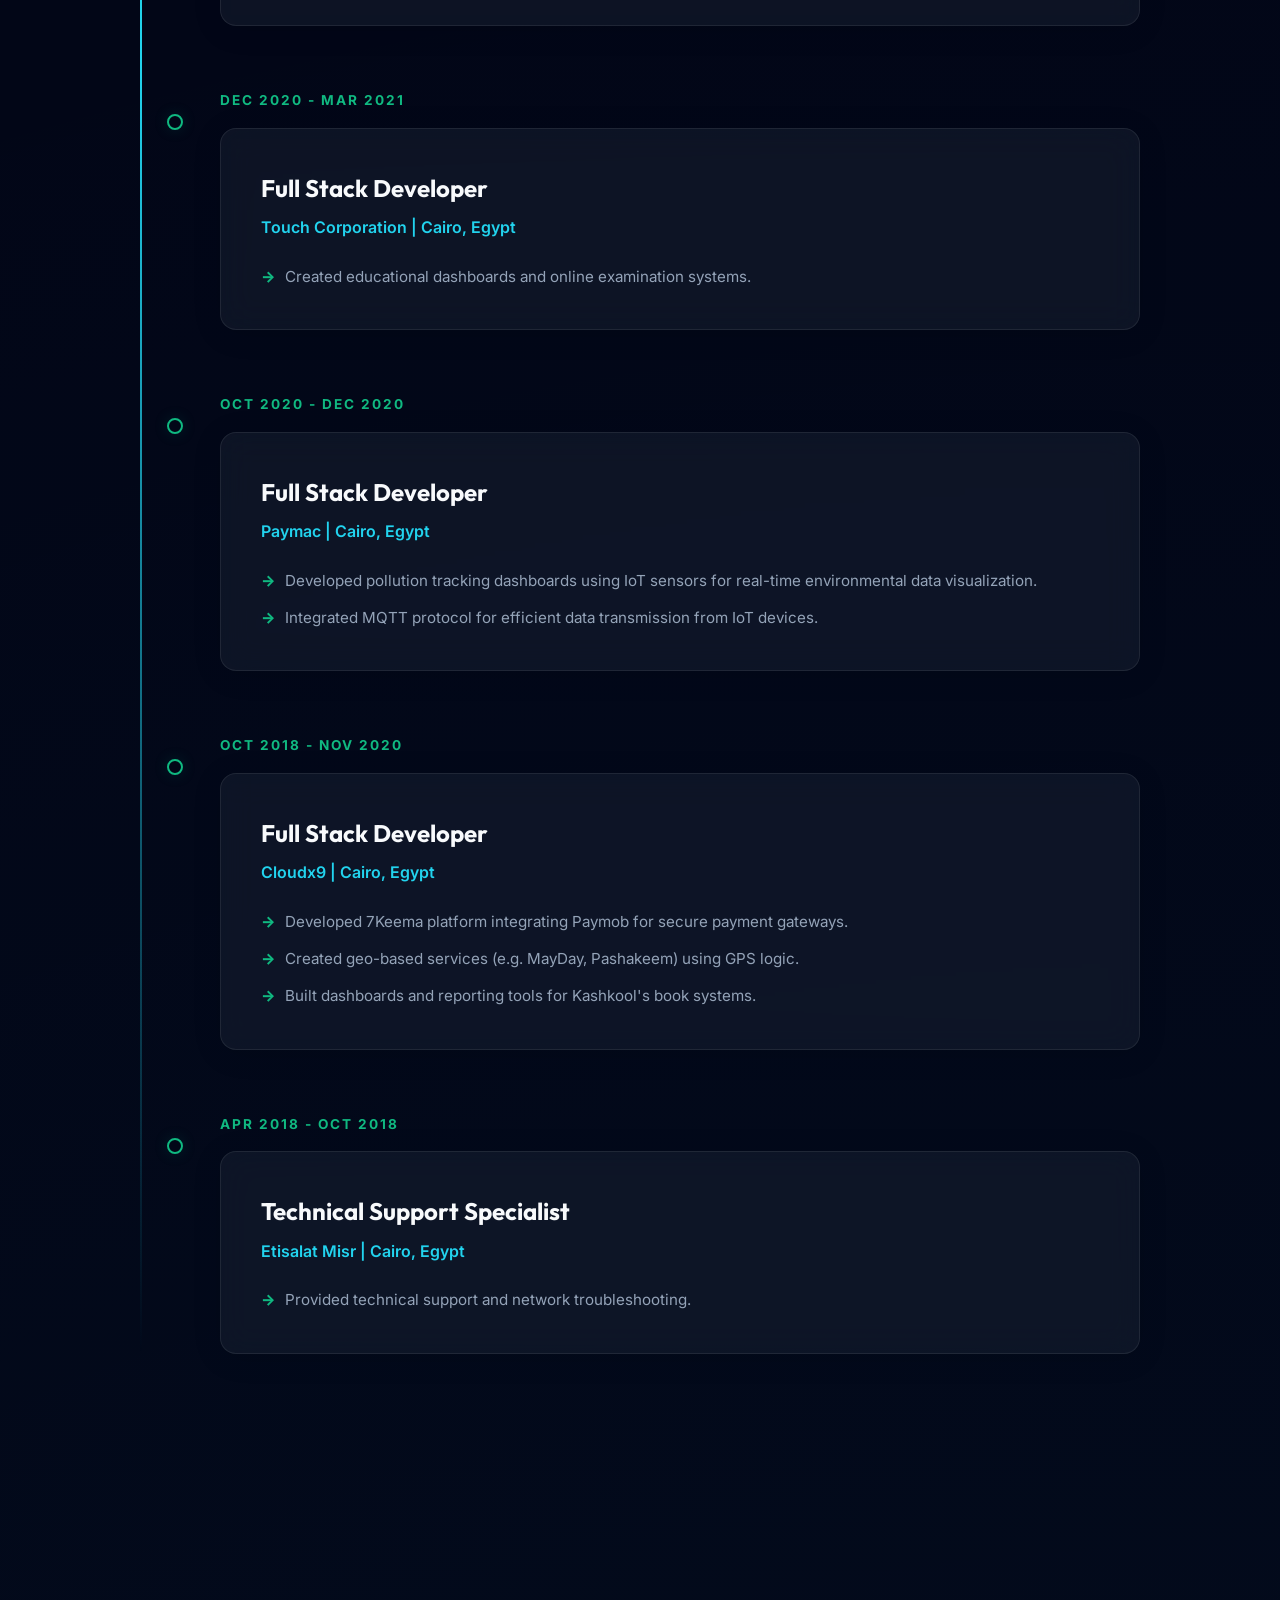
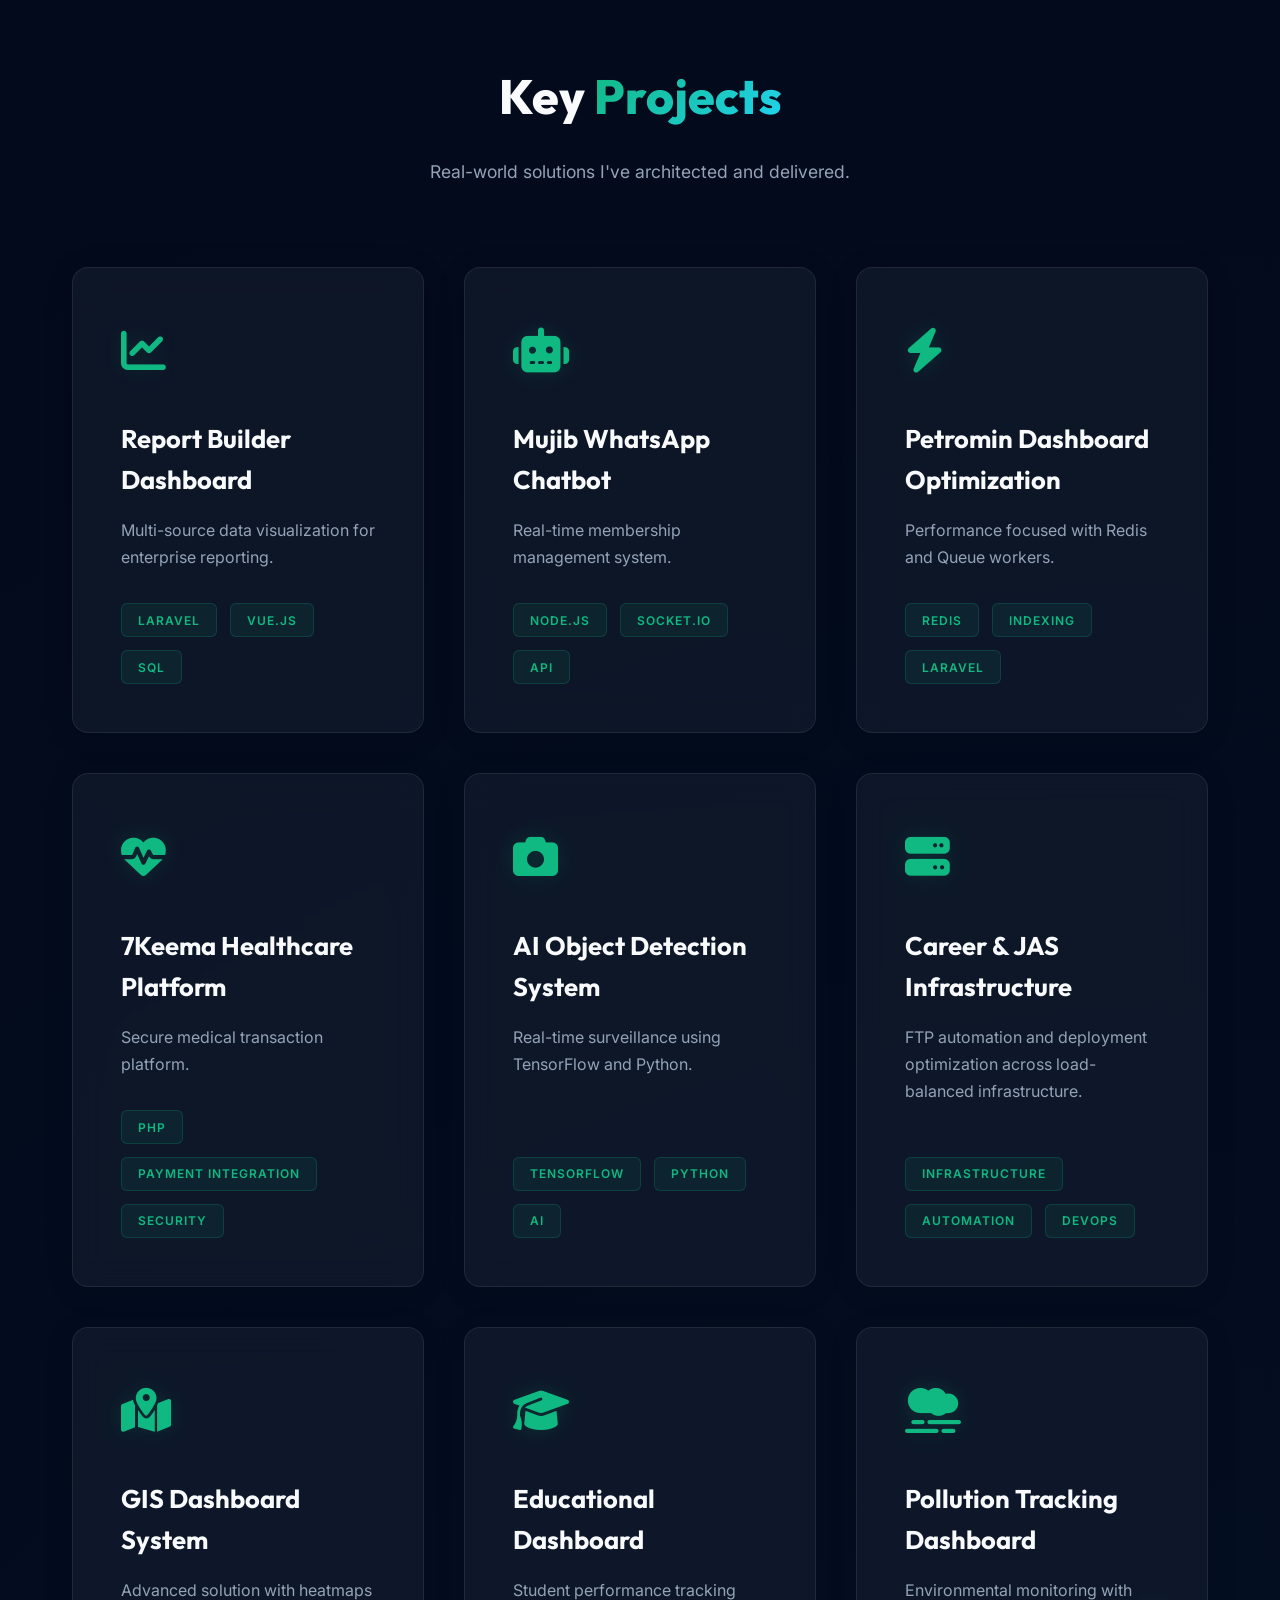
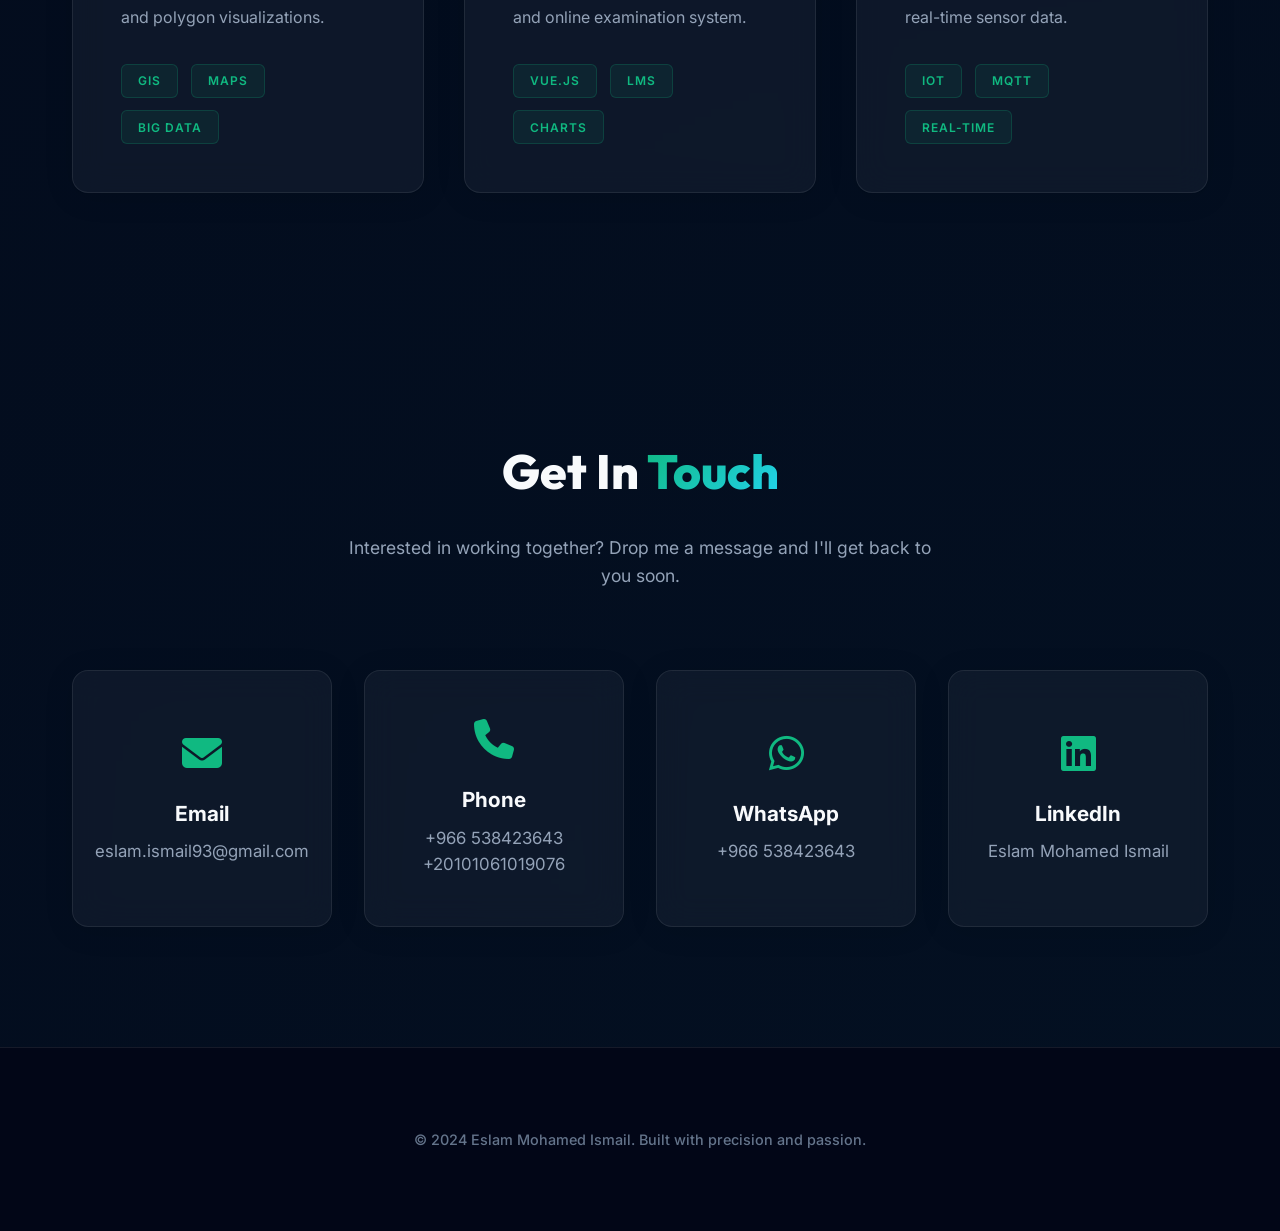
==== commit c6afd9e0: "feat: add initial portfolio website structure including personal, skills, education, and experience " ====
--- a/docs/index.html
+++ b/docs/index.html
@@ -43,13 +43,14 @@
           "Node.js",
           "Vue.js",
           "Docker",
+          "Bitbucket",
           "DevOps",
           "CI/CD",
           "NGINX",
           "PostgreSQL",
           "MongoDB"
         ],
-        "description": "Senior Full Stack & DevOps Engineer with 6+ years of experience in building scalable web applications and CI/CD pipelines.",
+        "description": "Senior Full Stack & DevOps Engineer with 7+ years of experience in building scalable web applications and CI/CD pipelines.",
         "worksFor": {
           "@type": "Organization",
           "name": "Wakeb Data"
@@ -118,7 +119,7 @@
             </h1>
             <h3 class="reveal">Senior Full Stack Engineer | DevOps & SRE</h3>
             <p class="reveal">
-              Results-driven engineer with 6+ years of experience in building
+              Results-driven engineer with 7+ years of experience in building
               scalable web applications, dashboards, and high-performance
               backend systems. Specializing in Laravel, Vue.js, Node.js, and
               Docker.
@@ -162,7 +163,7 @@
       >
         <div class="container grid-stats">
           <div class="stat-item reveal-child">
-            <span class="stat-number">6+</span>
+            <span class="stat-number">7+</span>
             <span class="stat-label">Years Experience</span>
           </div>
           <div class="stat-item reveal-child">
@@ -225,6 +226,7 @@
                 <span>IIS</span>
                 <span>Ubuntu</span>
                 <span>Windows Server</span>
+                <span>Bitbucket</span>
                 <span>Git</span>
                 <span>CI/CD</span>
                 <span>Docker</span>
@@ -232,6 +234,8 @@
                 <span>Jenkins</span>
                 <span>PowerShell</span>
                 <span>Bash Scripting</span>
+                <span>RBAC</span>
+                <span>FTP Handling</span>
               </div>
             </div>
           </div>
@@ -304,6 +308,9 @@
                     Monitored performance and logs using Linux-based scripts and
                     Docker containers.
                   </li>
+                  <li>
+                    Managing infrastructure security and firewall configurations.
+                  </li>
                 </ul>
               </div>
             </div>
@@ -329,6 +336,9 @@
                     Created custom role-based access systems with advanced
                     permission logic.
                   </li>
+                  <li>
+                    Mentored junior developers and conducted code reviews.
+                  </li>
                 </ul>
               </div>
             </div>
@@ -336,11 +346,13 @@
               <span class="timeline-date">Nov 2020 - Sep 2021</span>
               <div class="timeline-content glass">
                 <h3>Full Stack Developer</h3>
-                <h4>Agylz | Cairo, Egypt (Remote)</h4>
-                <ul>
-                  <li>
-                    Designed and implemented scalable microservices using
-                    Nuxt.js and GraphQL.
+                <h4>Agylz | Remote, Muscat, Oman</h4>
+                <ul>
+                  <li>
+                    Built and optimized microservices and RESTful APIs using GraphQL and Node.js.
+                  </li>
+                  <li>
+                    Collaborated on developing scalable web solutions for various enterprise clients.
                   </li>
                   <li>
                     Managed Docker containers, API gateways, and production
@@ -371,7 +383,10 @@
                 <h4>Paymac | Cairo, Egypt</h4>
                 <ul>
                   <li>
-                    Built pollution tracking dashboards with IoT sensor integration.
+                    Developed pollution tracking dashboards using IoT sensors for real-time environmental data visualization.
+                  </li>
+                  <li>
+                    Integrated MQTT protocol for efficient data transmission from IoT devices.
                   </li>
                 </ul>
               </div>
@@ -485,6 +500,54 @@
               </p>
               <div class="project-tags">
                 <span>TensorFlow</span><span>Python</span><span>AI</span>
+              </div>
+            </div>
+            <div class="project-card reveal glass">
+              <div class="project-icon">
+                <i class="fas fa-server" aria-hidden="true"></i>
+              </div>
+              <h3>Career & JAS Infrastructure</h3>
+              <p>
+                FTP automation and deployment optimization across load-balanced infrastructure.
+              </p>
+              <div class="project-tags">
+                <span>Infrastructure</span><span>Automation</span><span>DevOps</span>
+              </div>
+            </div>
+            <div class="project-card reveal glass">
+              <div class="project-icon">
+                <i class="fas fa-map-marked-alt" aria-hidden="true"></i>
+              </div>
+              <h3>GIS Dashboard System</h3>
+              <p>
+                Advanced solution with heatmaps and polygon visualizations.
+              </p>
+              <div class="project-tags">
+                <span>GIS</span><span>Maps</span><span>Big Data</span>
+              </div>
+            </div>
+            <div class="project-card reveal glass">
+              <div class="project-icon">
+                <i class="fas fa-graduation-cap" aria-hidden="true"></i>
+              </div>
+              <h3>Educational Dashboard</h3>
+              <p>
+                Student performance tracking and online examination system.
+              </p>
+              <div class="project-tags">
+                <span>Vue.js</span><span>LMS</span><span>Charts</span>
+              </div>
+            </div>
+            <div class="project-card reveal glass">
+              <div class="project-icon">
+                <i class="fas fa-smog" aria-hidden="true"></i>
+              </div>
+              <h3>Pollution Tracking Dashboard</h3>
+              <p>
+                Environmental monitoring with real-time sensor data.
+              </p>
+              <div class="project-tags">
+                <span>IoT</span><span>MQTT</span><span>Real-time</span>
               </div>
             </div>
           </div>
